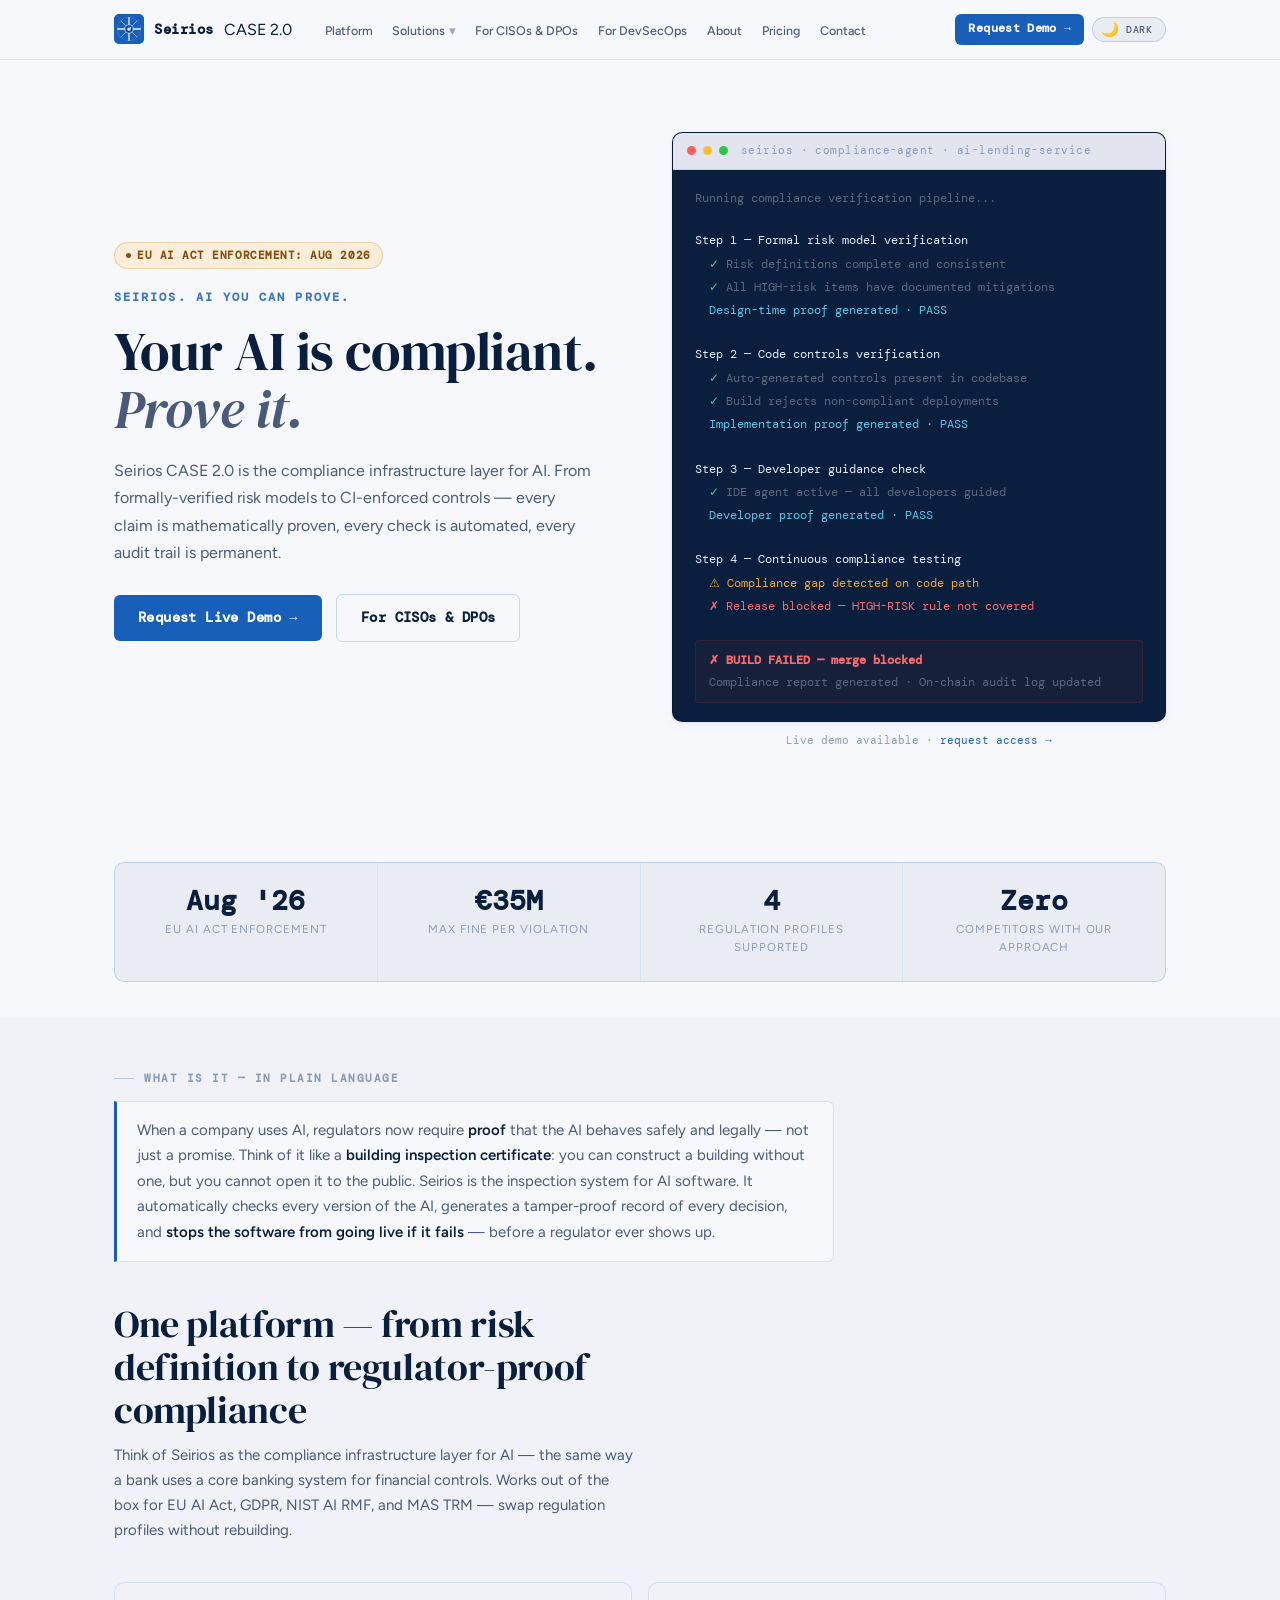
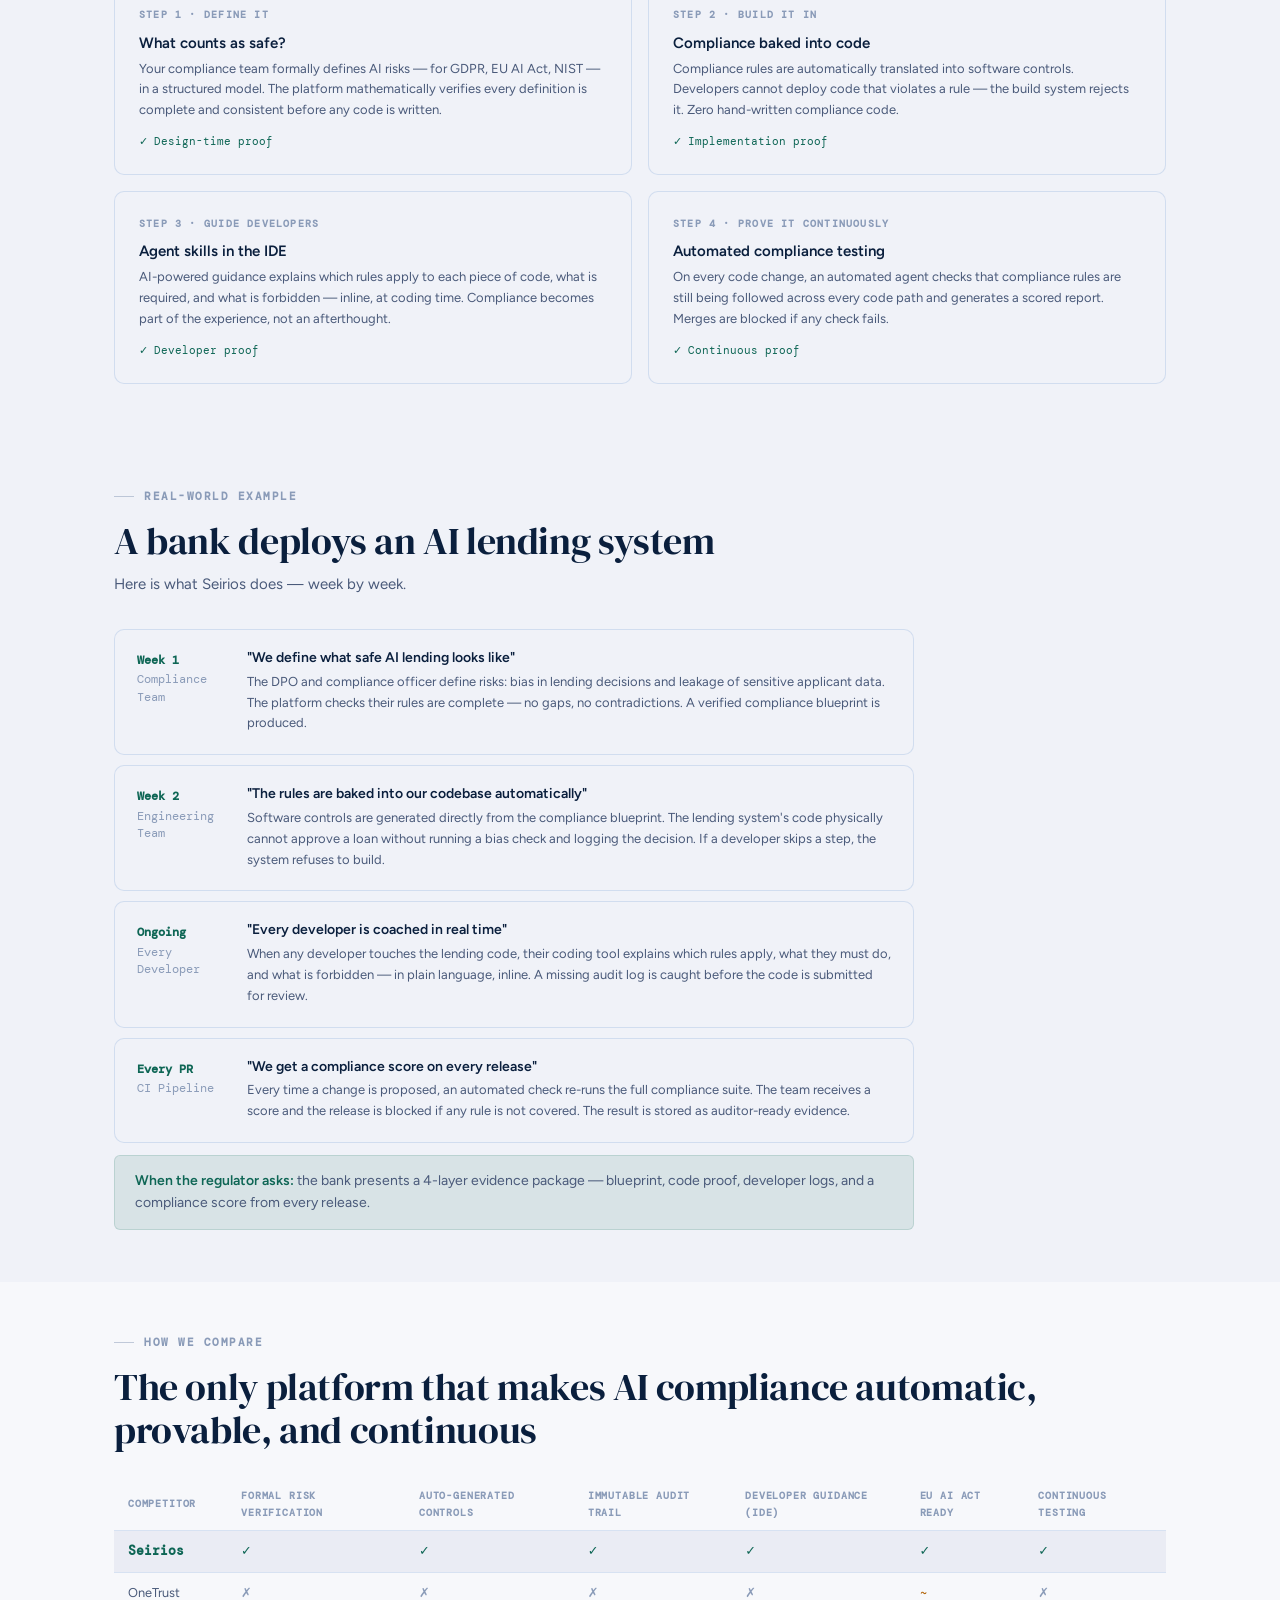
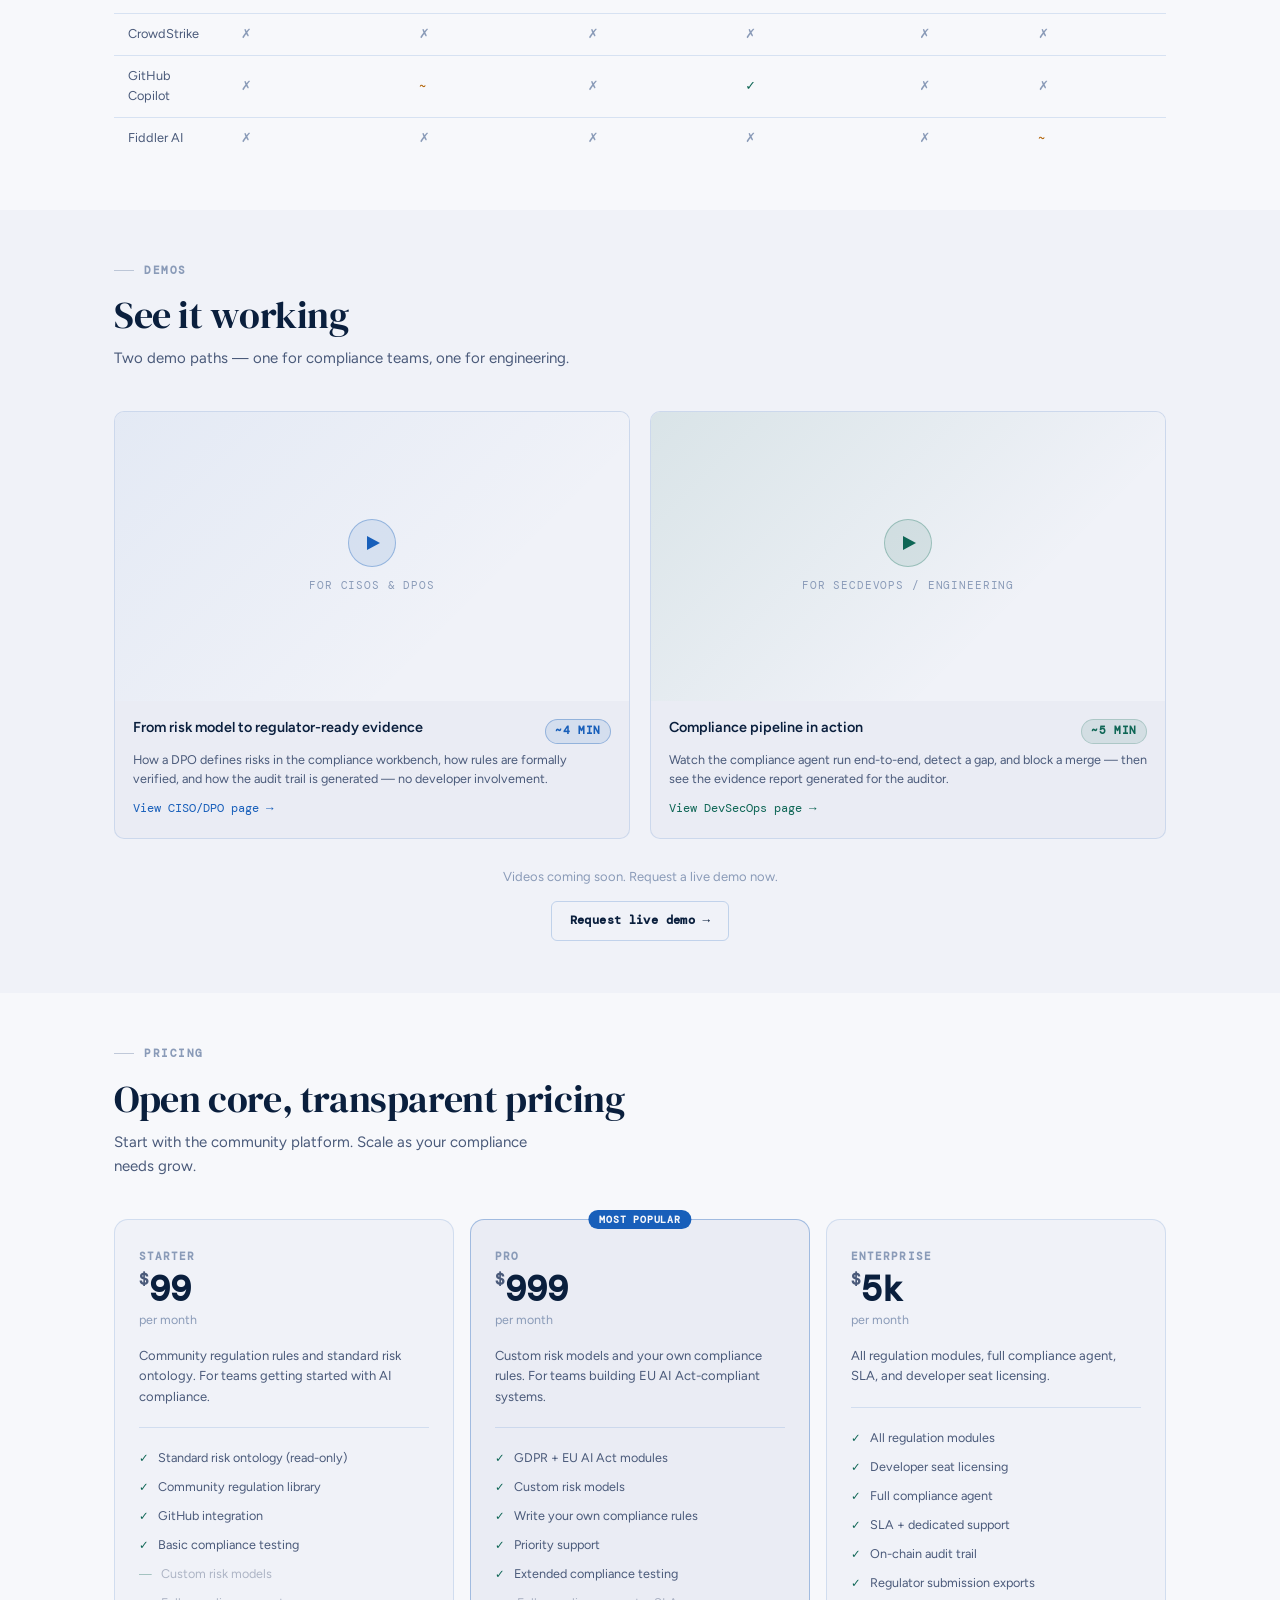
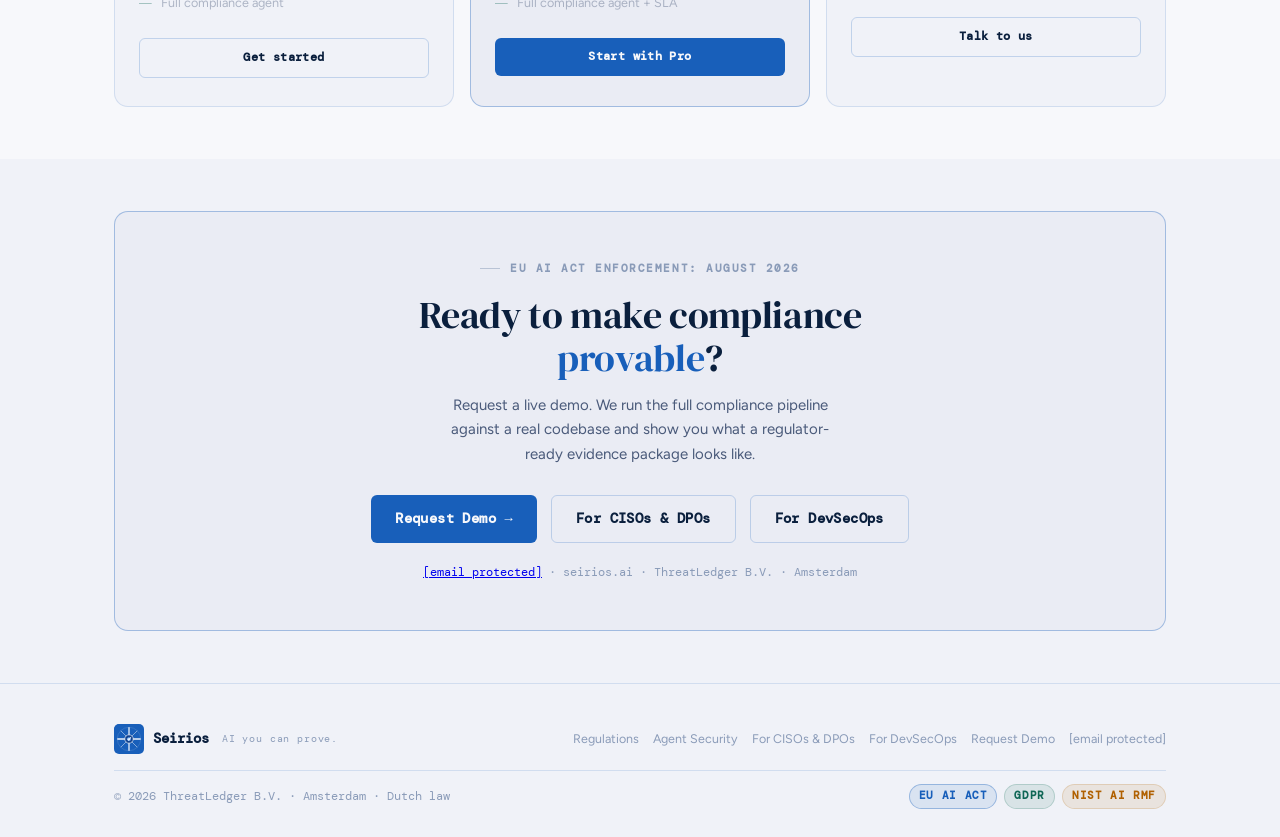
==== index.html @ ba750fd6 "added relative paths for favicon so the favicon is visible in browser tab" ====
<!DOCTYPE html>
<html lang="en">
<head>
  <!-- Nav CSS: self-contained, no external dependency -->
  <style>
    /* Prevent horizontal overflow on mobile */
    html, body { overflow-x: hidden !important; max-width: 100vw !important; }
    .nav { overflow: visible; }
    .nav-inner { overflow: visible; }
    /* Nav bar */
    .nav {
      position: fixed; top: 0; left: 0; right: 0; z-index: 100;
      height: 60px; display: flex; align-items: center;
      background: rgba(247,248,251,0.93);
      backdrop-filter: blur(12px);
      border-bottom: 0.5px solid rgba(0,0,0,0.07);
    }
    [data-theme="dark"] .nav { background: rgba(13,17,23,0.90); }
    .nav-inner {
      display: flex; align-items: center;
      width: 100%; max-width: 1100px; margin: 0 auto; padding: 0 24px;
    }
    .nav-logo { display: flex; align-items: center; gap: 10px; text-decoration: none; color: inherit; flex-shrink: 0; }
    .nav-logo-mark { width: 32px; height: 32px; display: flex; align-items: center; justify-content: center; flex-shrink: 0; background: none; border: none; padding: 0; }
    [data-theme="dark"] .nav-logo-mark { background: none; }
    .nav-logo-text { font-family: 'DM Mono', monospace; font-weight: 600; font-size: 0.92rem; letter-spacing: 0.04em; }
    /* Desktop links */
    .nav-links { display: flex; align-items: center; gap: 2px; list-style: none; margin: 0 auto 0 24px; padding: 0; }
    .nav-links a, .nav-dropdown-trigger {
      color: #4a5a7a; text-decoration: none; font-size: 0.78rem; font-weight: 500;
      padding: 5px 9px; border-radius: 4px; transition: all 0.15s;
      background: none; border: none; cursor: pointer; font-family: inherit;
      white-space: nowrap;
    }
    [data-theme="dark"] .nav-links a, [data-theme="dark"] .nav-dropdown-trigger { color: #8aabcc; }
    .nav-links a:hover, .nav-dropdown-trigger:hover { color: #0a1f3d; background: #eaecf4; }
    [data-theme="dark"] .nav-links a:hover, [data-theme="dark"] .nav-dropdown-trigger:hover { color: #e2ecf8; background: #182233; }
    .nav-links a.active { color: #185fba; }
    [data-theme="dark"] .nav-links a.active { color: #4a9eff; }
    /* Dropdown */
    .nav-dropdown { position: relative; list-style: none; }
    .nav-dropdown-trigger { display: inline-flex; align-items: center; gap: 4px; }
    .nav-dropdown-arrow { font-size: 0.55rem; }
    .nav-dropdown-menu {
      position: absolute; top: calc(100% + 8px); left: 0; min-width: 200px;
      background: #f7f8fb; border: 0.5px solid rgba(24,95,186,0.20); border-radius: 10px;
      box-shadow: 0 4px 24px rgba(0,0,0,0.1); padding: 6px;
      opacity: 0; visibility: hidden; transform: translateY(-4px);
      transition: all 0.15s; z-index: 200;
    }
    [data-theme="dark"] .nav-dropdown-menu { background: #131c2a; border-color: rgba(255,255,255,0.1); }
    .nav-dropdown:hover .nav-dropdown-menu,
    .nav-dropdown:focus-within .nav-dropdown-menu { opacity: 1; visibility: visible; transform: translateY(0); }
    .nav-dropdown-item { display: flex; align-items: flex-start; gap: 10px; padding: 9px 12px; border-radius: 6px; text-decoration: none; }
    .nav-dropdown-item:hover { background: #eaecf4; }
    [data-theme="dark"] .nav-dropdown-item:hover { background: #182233; }
    .nav-dropdown-item-icon { font-size: 0.875rem; flex-shrink: 0; margin-top: 1px; }
    .nav-dropdown-item-text strong { display: block; font-size: 0.78rem; font-weight: 600; color: #0a1f3d; margin-bottom: 1px; }
    [data-theme="dark"] .nav-dropdown-item-text strong { color: #e2ecf8; }
    .nav-dropdown-item-text span { font-size: 0.7rem; color: #8a9bb8; line-height: 1.4; }
    .nav-dropdown-divider { height: 0.5px; background: rgba(0,0,0,0.07); margin: 4px 6px; }
    /* Right side */
    .nav-right { display: flex; align-items: center; gap: 8px; margin-left: 12px; flex-shrink: 0; }
    /* Theme toggle */
    .theme-toggle {
      display: inline-flex; align-items: center; gap: 6px;
      background: #eaecf4; border: 0.5px solid rgba(24,95,186,0.20); border-radius: 999px;
      padding: 4px 12px 4px 8px; cursor: pointer;
      font-family: monospace; font-size: 0.65rem; font-weight: 600;
      color: #4a5a7a; letter-spacing: 0.04em; text-transform: uppercase;
      transition: all 0.15s;
    }
    [data-theme="dark"] .theme-toggle { background: #182233; border-color: rgba(255,255,255,0.1); color: #8aabcc; }
    /* Hamburger — hidden on desktop, flex on mobile via media query */
    .nav-hamburger {
      display: none !important;
      width: 40px; height: 40px; background: none; border: none;
      cursor: pointer; padding: 8px; border-radius: 4px; margin-left: auto; flex-shrink: 0;
    }
    .nav-hamburger span {
      display: block; width: 20px; height: 2px; background: #0a1f3d;
      border-radius: 2px; transition: all 0.22s ease; transform-origin: center;
    }
    [data-theme="dark"] .nav-hamburger span { background: #e8edf4; }
    .nav-hamburger.open span:nth-child(1) { transform: translateY(7px) rotate(45deg); }
    .nav-hamburger.open span:nth-child(2) { opacity: 0; transform: scaleX(0); }
    .nav-hamburger.open span:nth-child(3) { transform: translateY(-7px) rotate(-45deg); }
    /* Mobile drawer — HIDDEN by default using display:none */
    .nav-mobile {
      display: none; /* JS adds .open which changes to block */
      position: fixed; top: 60px; left: 0; right: 0; z-index: 99;
      background: #f7f8fb; border-bottom: 0.5px solid rgba(0,0,0,0.07);
      box-shadow: 0 8px 24px rgba(0,0,0,0.08);
      padding: 12px 0 16px;
      animation: slideDown 0.2s ease;
    }
    [data-theme="dark"] .nav-mobile { background: #0f1520; }
    @keyframes slideDown { from { opacity: 0; transform: translateY(-8px); } to { opacity: 1; transform: translateY(0); } }
    .nav-mobile a {
      display: block; padding: 11px 24px; color: #4a5a7a; text-decoration: none;
      font-size: 0.9rem; font-weight: 500; transition: all 0.15s;
    }
    [data-theme="dark"] .nav-mobile a { color: #8aabcc; }
    .nav-mobile a:hover { color: #0a1f3d; background: #eaecf4; }
    [data-theme="dark"] .nav-mobile a:hover { color: #e2ecf8; background: #182233; }
    .nav-mobile a.active { color: #185fba; }
    [data-theme="dark"] .nav-mobile a.active { color: #4a9eff; }
    .nav-mobile-group {
      padding: 10px 24px 4px; font-family: monospace; font-size: 0.62rem;
      font-weight: 700; text-transform: uppercase; letter-spacing: 0.12em; color: #8a9bb8;
    }
    .nav-mobile-sub { padding-left: 36px !important; font-size: 0.85rem !important; }
    .nav-mobile-divider { height: 0.5px; background: rgba(0,0,0,0.07); margin: 6px 24px; }
    [data-theme="dark"] .nav-mobile-divider { background: rgba(255,255,255,0.06); }
    /* Mobile breakpoint */
    @media (max-width: 900px) {
      .nav-links     { display: none !important; visibility: hidden !important; }
      .nav-right     { display: none !important; visibility: hidden !important; }
      .nav-hamburger {
        display: flex !important;
        visibility: visible !important;
        opacity: 1 !important;
        flex-direction: column;
        justify-content: center;
        align-items: center;
        gap: 5px;
      }
    }
  
    /* ── DESIGN SYSTEM ── */
/* ============================================================
   SEIRIOS DESIGN SYSTEM — DUAL THEME
   Light (default): DM Serif Display + DM Mono + Figtree — warm, document-like
   Dark (toggle):   Space Mono + DM Sans — deep navy security aesthetic
   ============================================================ */



/* ── LIGHT THEME (default) ── */
:root {
  /* Backgrounds */
  --bg-void:        #f7f8fb;
  --bg-deep:        #f0f2f8;
  --bg-surface:     #eaecf4;
  --bg-raised:      #e2e5f0;
  --bg-card:        #f0f2f8;

  /* Borders */
  --border-dim:     rgba(24,95,186,0.14);
  --border-subtle:  rgba(24,95,186,0.22);
  --border-accent:  rgba(24,95,186,0.35);

  /* Accent colours */
  --cyan:           #185fba;
  --cyan-dim:       rgba(24,95,186,0.10);
  --cyan-glow:      rgba(24,95,186,0.06);
  --green:          #0e6655;
  --green-dim:      rgba(14,102,85,0.10);
  --amber:          #b06000;
  --amber-dim:      rgba(176,96,0,0.10);
  --red:            #b52828;
  --red-dim:        rgba(181,40,40,0.08);

  /* Text */
  --text-primary:   #0a1f3d;
  --text-secondary: #4a5a7a;
  --text-muted:     #8a9bb8;
  --text-cyan:      #185fba;
  --text-green:     #0e6655;

  /* Typography */
  --font-display:   'DM Serif Display', Georgia, serif;
  --font-mono:      'DM Mono', 'Courier New', monospace;
  --font-body:      'Figtree', system-ui, sans-serif;

  /* Shape */
  --radius-sm:      3px;
  --radius-md:      6px;
  --radius-lg:      10px;
  --radius-xl:      14px;

  /* Shadows */
  --shadow-card:    0 1px 3px rgba(10,31,61,0.06), 0 4px 12px rgba(10,31,61,0.04);
  --shadow-glow:    0 0 20px rgba(24,95,186,0.08);

  --transition:     0.2s cubic-bezier(0.4, 0, 0.2, 1);

  /* Nav height */
  --nav-h: 60px;
}

/* ── DARK THEME ── */
[data-theme="dark"] {
  --bg-void:        #0d1117;
  --bg-deep:        #0f1520;
  --bg-surface:     #131c2a;
  --bg-raised:      #182233;
  --bg-card:        #1a2638;

  --border-dim:     rgba(74,158,255,0.06);
  --border-subtle:  rgba(74,158,255,0.12);
  --border-accent:  rgba(74,158,255,0.28);

  --cyan:           #4a9eff;
  --cyan-dim:       rgba(74,158,255,0.15);
  --cyan-glow:      rgba(74,158,255,0.08);
  --green:          #00d98a;
  --green-dim:      rgba(0,217,138,0.12);
  --amber:          #ffaa00;
  --amber-dim:      rgba(255,170,0,0.12);
  --red:            #ff4466;
  --red-dim:        rgba(255,68,102,0.12);

  --text-primary:   #e2ecf8;
  --text-secondary: #8aabcc;
  --text-muted:     #3d5470;
  --text-cyan:      #4a9eff;
  --text-green:     #00d98a;

  --font-display:   'Space Mono', 'Courier New', monospace;
  --font-mono:      'Space Mono', 'Courier New', monospace;
  --font-body:      'DM Sans', system-ui, sans-serif;

  --shadow-card:    0 1px 3px rgba(0,0,0,0.4), 0 4px 16px rgba(0,0,0,0.3);
  --shadow-glow:    0 0 28px rgba(74,158,255,0.14);
}

/* ── Dark theme ambient glow ── */
[data-theme="dark"] body::before {
  content: '';
  position: fixed;
  inset: 0;
  background-image:
    radial-gradient(ellipse 80% 50% at 20% -10%, rgba(74,158,255,0.05) 0%, transparent 60%),
    radial-gradient(ellipse 60% 40% at 80% 110%, rgba(0,217,138,0.03) 0%, transparent 60%);
  pointer-events: none;
  z-index: 0;
}

/* ── Reset ── */
*, *::before, *::after { box-sizing: border-box; margin: 0; padding: 0; }
html { scroll-behavior: smooth; -webkit-font-smoothing: antialiased; text-rendering: optimizeLegibility; }

body {
  font-family: var(--font-body);
  background: var(--bg-void);
  color: var(--text-primary);
  line-height: 1.6;
  min-height: 100vh;
  overflow-x: hidden;
  transition: background 0.3s ease, color 0.3s ease;
}

/* ── Typography ── */
h1, h2, h3, h4, h5, h6 {
  font-family: var(--font-display);
  line-height: 1.2;
}

/* Light: serif display headings */
:root h1, :root h2 {
  font-weight: 400;
  letter-spacing: -0.01em;
}
:root h3, :root h4 {
  font-family: var(--font-body);
  font-weight: 600;
}

/* Dark: mono headings */
[data-theme="dark"] h1,
[data-theme="dark"] h2,
[data-theme="dark"] h3,
[data-theme="dark"] h4 {
  font-weight: 700;
  letter-spacing: -0.02em;
}

.display-xl { font-size: clamp(2.2rem, 4.5vw, 3.4rem); line-height: 1.08; }
.display-lg { font-size: clamp(1.7rem, 3vw, 2.5rem); line-height: 1.12; }
.display-md { font-size: clamp(1.2rem, 2vw, 1.65rem); line-height: 1.2; }

.mono       { font-family: var(--font-mono); }
.text-cyan  { color: var(--cyan); }
.text-green { color: var(--green); }
.text-amber { color: var(--amber); }
.text-muted { color: var(--text-muted); }
.text-secondary { color: var(--text-secondary); }

/* Serif italic accent (light only) */
em.accent { font-style: italic; color: var(--text-secondary); }

/* ── Layout ── */
.container { max-width: 1100px; margin: 0 auto; padding: 0 24px; }
.section    { padding: 52px 0; position: relative; z-index: 1; }
.section-sm { padding: 36px 0;  position: relative; z-index: 1; }

/* ── Navigation ── */
.nav {
  position: fixed; top: 0; left: 0; right: 0;
  z-index: 100;
  height: var(--nav-h);
  display: flex; align-items: center;
  background: rgba(247,248,251,0.93);
  backdrop-filter: blur(16px) saturate(130%);
  border-bottom: 0.5px solid var(--border-dim);
  transition: background 0.3s ease, border-color 0.3s ease;
}
[data-theme="dark"] .nav {
  background: rgba(13,17,23,0.90);
}

.nav-inner {
  display: flex; align-items: center; justify-content: space-between;
  width: 100%; max-width: 1100px; margin: 0 auto; padding: 0 24px;
}

.nav-logo {
  display: flex; align-items: center; gap: 10px;
  text-decoration: none; color: var(--text-primary);
}

.nav-logo-mark {
  width: 30px; height: 30px;
  background: var(--cyan);
  border-radius: 5px;
  display: flex; align-items: center; justify-content: center;
  font-family: var(--font-mono); font-size: 12px; font-weight: 600;
  color: var(--bg-void);
  transition: background 0.3s ease;
}
[data-theme="dark"] .nav-logo-mark {
  box-shadow: 0 0 14px rgba(74,158,255,0.28);
}

.nav-logo-text {
  font-family: var(--font-mono);
  font-weight: 600; font-size: 0.9rem;
  letter-spacing: 0.02em;
}


/* ── Dropdown ── */
.nav-dropdown {
  position: relative;
  list-style: none;
}
.nav-dropdown-trigger {
  display: inline-flex; align-items: center; gap: 4px;
  color: var(--text-secondary); text-decoration: none;
  font-size: 0.78rem; font-weight: 500;
  padding: 4px 8px; border-radius: var(--radius-sm);
  cursor: pointer; white-space: nowrap;
  transition: all var(--transition);
  background: none; border: none; font-family: var(--font-body);
}
.nav-dropdown-trigger:hover { color: var(--text-primary); background: var(--bg-surface); }
.nav-dropdown-trigger.active { color: var(--cyan); }
.nav-dropdown-arrow {
  font-size: 0.55rem; opacity: 0.5;
  transition: transform var(--transition);
  margin-top: 1px;
}
.nav-dropdown:hover .nav-dropdown-arrow,
.nav-dropdown:focus-within .nav-dropdown-arrow { transform: rotate(180deg); }

.nav-dropdown-menu {
  position: absolute;
  top: calc(100% + 8px);
  left: 0;
  min-width: 200px;
  background: var(--bg-void);
  border: 0.5px solid var(--border-subtle);
  border-radius: var(--radius-lg);
  box-shadow: var(--shadow-card), 0 8px 24px rgba(0,0,0,0.08);
  padding: 6px;
  opacity: 0;
  visibility: hidden;
  transform: translateY(-4px);
  transition: all var(--transition);
  z-index: 200;
}
[data-theme="dark"] .nav-dropdown-menu {
  box-shadow: var(--shadow-card), 0 8px 32px rgba(0,0,0,0.4);
}
.nav-dropdown:hover .nav-dropdown-menu,
.nav-dropdown:focus-within .nav-dropdown-menu {
  opacity: 1; visibility: visible; transform: translateY(0);
}
.nav-dropdown-item {
  display: flex; align-items: flex-start; gap: 10px;
  padding: 9px 12px; border-radius: var(--radius-md);
  text-decoration: none; transition: background var(--transition);
}
.nav-dropdown-item:hover { background: var(--bg-surface); }
.nav-dropdown-item-icon {
  font-size: 0.875rem; flex-shrink: 0; margin-top: 1px;
}
.nav-dropdown-item-text strong {
  display: block; font-size: 0.78rem; font-weight: 600;
  color: var(--text-primary); margin-bottom: 1px;
}
.nav-dropdown-item-text span {
  font-size: 0.7rem; color: var(--text-muted); line-height: 1.4;
}
.nav-dropdown-divider {
  height: 0.5px; background: var(--border-dim); margin: 4px 6px;
}


/* ── Theme toggle ── */
.theme-toggle {
  display: flex; align-items: center; gap: 6px;
  background: var(--bg-surface);
  border: 0.5px solid var(--border-subtle);
  border-radius: 999px;
  padding: 4px 12px 4px 8px;
  cursor: pointer;
  font-family: var(--font-mono);
  font-size: 0.68rem;
  font-weight: 500;
  color: var(--text-secondary);
  letter-spacing: 0.04em;
  transition: all var(--transition);
  white-space: nowrap;
}
.theme-toggle:hover {
  border-color: var(--border-accent);
  color: var(--text-primary);
}
.theme-toggle-icon { font-size: 0.9rem; line-height: 1; }
.theme-toggle-label { text-transform: uppercase; letter-spacing: 0.08em; font-size: 0.65rem; }

/* ── Buttons ── */
.btn {
  display: inline-flex; align-items: center; gap: 7px;
  padding: 9px 18px;
  border-radius: var(--radius-md);
  font-family: var(--font-mono);
  font-size: 0.78rem; font-weight: 600;
  text-decoration: none; cursor: pointer; border: none;
  transition: all var(--transition);
  white-space: nowrap; letter-spacing: 0.03em;
}
.btn-primary {
  background: var(--cyan); color: var(--bg-void);
}
.btn-primary:hover { filter: brightness(1.08); transform: translateY(-1px); }
[data-theme="dark"] .btn-primary {
  box-shadow: 0 0 18px rgba(74,158,255,0.22);
}
[data-theme="dark"] .btn-primary:hover {
  box-shadow: 0 0 28px rgba(74,158,255,0.38);
}

.btn-outline {
  background: transparent; color: var(--text-primary);
  border: 0.5px solid var(--border-subtle);
}
.btn-outline:hover {
  border-color: var(--border-accent); color: var(--cyan);
  background: var(--cyan-glow);
}
.btn-ghost { background: transparent; color: var(--text-secondary); padding: 9px 14px; }
.btn-ghost:hover { color: var(--text-primary); }
.btn-lg { padding: 12px 24px; font-size: 0.85rem; }
.btn-sm { padding: 6px 13px; font-size: 0.72rem; }

/* ── Cards ── */
.card {
  background: var(--bg-card);
  border: 0.5px solid var(--border-dim);
  border-radius: var(--radius-lg);
  padding: 24px;
  box-shadow: var(--shadow-card);
  transition: border-color var(--transition), box-shadow var(--transition);
}
.card:hover { border-color: var(--border-accent); box-shadow: var(--shadow-card), var(--shadow-glow); }

/* ── Badges ── */
.badge {
  display: inline-flex; align-items: center; gap: 5px;
  padding: 3px 9px; border-radius: 999px;
  font-family: var(--font-mono); font-size: 0.66rem; font-weight: 600;
  letter-spacing: 0.06em; text-transform: uppercase;
}
.badge-cyan  { background: var(--cyan-dim);  color: var(--cyan);  border: 0.5px solid var(--border-accent); }
.badge-green { background: var(--green-dim); color: var(--green); border: 0.5px solid rgba(15,110,86,0.2); }
.badge-amber { background: var(--amber-dim); color: var(--amber); border: 0.5px solid rgba(186,117,23,0.2); }
.badge-red   { background: var(--red-dim);   color: var(--red);   border: 0.5px solid rgba(192,57,43,0.15); }
[data-theme="dark"] .badge-green { border-color: rgba(0,255,136,0.2); }
[data-theme="dark"] .badge-amber { border-color: rgba(255,170,0,0.2); }
[data-theme="dark"] .badge-red   { border-color: rgba(255,68,102,0.2); }

/* ── Section label ── */
.section-label {
  font-family: var(--font-mono);
  font-size: 0.67rem; font-weight: 600;
  letter-spacing: 0.14em; text-transform: uppercase;
  color: var(--cyan); margin-bottom: 14px;
  display: flex; align-items: center; gap: 10px;
}
.section-label::before {
  content: ''; display: block;
  width: 20px; height: 1px;
  background: var(--cyan); opacity: 0.5;
}

/* Light theme: section label uses border accent not cyan */
:root .section-label { color: var(--text-muted); }
:root .section-label::before { background: var(--text-muted); }

/* ── Stat grid ── */
.stat-grid {
  display: grid; grid-template-columns: repeat(4, 1fr);
  gap: 1px; background: var(--border-dim);
  border: 0.5px solid var(--border-dim);
  border-radius: var(--radius-lg); overflow: hidden;
}
.stat-item {
  background: var(--bg-surface); padding: 24px 20px; text-align: center;
}
.stat-value {
  font-family: var(--font-mono); font-size: 1.75rem; font-weight: 600;
  color: var(--cyan); line-height: 1; margin-bottom: 5px;
}
:root .stat-value { color: var(--text-primary); }
.stat-label { font-size: 0.72rem; color: var(--text-muted); text-transform: uppercase; letter-spacing: 0.08em; }

/* ── Terminal ── */
.terminal {
  background: #070b12;
  border: 0.5px solid var(--border-subtle);
  border-radius: var(--radius-lg); overflow: hidden;
  font-family: var(--font-mono);
  box-shadow: var(--shadow-card);
}
:root .terminal { background: #0a1f3d; border-color: rgba(0,0,0,0.15); }

.terminal-bar {
  display: flex; align-items: center; gap: 7px;
  padding: 9px 14px;
  background: var(--bg-raised); border-bottom: 0.5px solid var(--border-dim);
}
.terminal-dot { width: 9px; height: 9px; border-radius: 50%; }
.dot-red    { background: #ff5f56; }
.dot-yellow { background: #ffbd2e; }
.dot-green  { background: #27c93f; }
.terminal-title { font-size: 0.7rem; color: var(--text-muted); margin-left: 6px; letter-spacing: 0.04em; }

.terminal-body { padding: 18px 22px; font-size: 0.78rem; line-height: 1.7; }

/* Terminal always sits on a dark background — hardcode light text for both themes */
.t-cmd   { color: #e2ecf8; }
.t-dim   { color: #5a6a7e; }
.t-pass  { color: #3ecf8e; }
.t-fail  { color: #ff6b6b; }
.t-warn  { color: #f5a623; }
.t-info  { color: #5bc8e8; }

/* ── Analogy block (light) ── */
.analogy {
  background: var(--bg-void);
  border: 0.5px solid var(--border-dim);
  border-left: 3px solid var(--cyan);
  border-radius: 0 var(--radius-md) var(--radius-md) 0;
  padding: 16px 20px;
}
.analogy p { font-size: 0.9375rem; line-height: 1.7; color: var(--text-secondary); }
.analogy strong { font-weight: 600; color: var(--text-primary); }

/* ── Divider ── */
.divider { height: 0.5px; background: var(--border-dim); }

/* ── Footer ── */
.footer {
  background: var(--bg-deep);
  border-top: 0.5px solid var(--border-dim);
  padding: 40px 0 28px; position: relative; z-index: 1;
}

/* ── Animations ── */
@keyframes star-pulse {
  0%,100%{opacity:1} 50%{opacity:0.45}
}
@keyframes fadeInUp {
  from { opacity: 0; transform: translateY(16px); }
  to   { opacity: 1; transform: translateY(0); }
}
@keyframes pulse-amber {
  0%, 100% { opacity: 1; }
  50%       { opacity: 0.6; }
}

/* ── Responsive ── */
@media (max-width: 900px) {
  .section    { padding: 40px 0; }
  .section-sm { padding: 28px 0; }
}
@media (max-width: 600px) {
  .section    { padding: 32px 0; }
  .section-sm { padding: 22px 0; }
  .stat-grid  { grid-template-columns: repeat(2, 1fr); font-size: 0.85em; }
}
}
  
    /* ── CASE 2.0 badge ── */
    .nav-product-badge {
      display: inline-flex; align-items: center;
      background: rgba(24,95,186,0.10);
      border: 0.5px solid rgba(24,95,186,0.35);
      border-radius: 4px; padding: 2px 7px;
      font-family: 'DM Mono', monospace;
      font-size: 0.58rem; font-weight: 600;
      letter-spacing: 0.09em; text-transform: uppercase;
      color: #185fba; margin-left: 5px; white-space: nowrap;
    }
    [data-theme="dark"] .nav-product-badge {
      background: rgba(74,158,255,0.12);
      border-color: rgba(74,158,255,0.30);
      color: #4a9eff;
    }
    /* ── Seirios star mark ── */
    .seirios-mark .star-bg { fill: #185fba; }
    [data-theme="dark"] .seirios-mark .star-bg { fill: #1a3a6e; }
    @keyframes star-pulse { 0%,100%{opacity:1} 50%{opacity:0.4} }
    .nav-logo-text { font-family: 'DM Mono', monospace !important; font-weight: 600; font-size: 0.9rem; letter-spacing: 0.04em; }
  </style>
  <meta charset="UTF-8" />
  <link rel="preconnect" href="https://fonts.googleapis.com">
  <link rel="preconnect" href="https://fonts.gstatic.com" crossorigin>
  <link rel="stylesheet" href="https://fonts.googleapis.com/css2?family=DM+Serif+Display:ital@0;1&family=DM+Mono:wght@400;500;600&family=Figtree:wght@400;500;600;700&family=Space+Mono:wght@400;700&family=DM+Sans:ital,opsz,wght@0,9..40,300;0,9..40,400;0,9..40,500;0,9..40,600&display=swap">
  <meta name="viewport" content="width=device-width, initial-scale=1.0" />
  <title>Seirios — AI you can prove.</title>
  <meta name="description" content="Seirios CASE 2.0 makes AI compliance provable, automatic and continuous. From formal threat models to CI-enforced controls — a complete regulator-ready evidence chain." />
  <link rel="icon" type="image/svg+xml" href="/assets/favicon.svg" />
  <script src="js/theme.js"></script>
  <style>
    /* ── Hero ── */
    .hero { padding: calc(var(--nav-h) + 72px) 0 80px; position: relative; z-index: 1; }
    .hero-grid { display: grid; grid-template-columns: 1fr 1fr; gap: 64px; align-items: center; }

    /* Light hero headline uses serif */
    .hero h1 { margin-bottom: 18px; }
    .hero h1 em { font-style: italic; color: var(--text-secondary); }
    [data-theme="dark"] .hero h1 em { color: var(--cyan); font-style: normal; }

    .hero-sub { font-size: 1rem; color: var(--text-secondary); line-height: 1.7; margin-bottom: 28px; max-width: 480px; }
    .hero-actions { display: flex; align-items: center; gap: 14px; flex-wrap: wrap; }

    .urgency-pill {
      display: inline-flex; align-items: center; gap: 6px;
      background: #FAEEDA; color: #854F0B;
      border: 0.5px solid rgba(186,117,23,0.25);
      border-radius: 999px; padding: 4px 11px;
      font-family: var(--font-mono); font-size: 0.67rem; font-weight: 600;
      letter-spacing: 0.05em; text-transform: uppercase; margin-bottom: 20px;
      display: inline-flex;
    }
    [data-theme="dark"] .urgency-pill {
      background: rgba(255,170,0,0.10); color: #ffaa00;
      border-color: rgba(255,170,0,0.25);
    }
    .urgency-dot {
      width: 5px; height: 5px; border-radius: 50%;
      background: #854F0B; animation: pulse-amber 2s ease-in-out infinite;
    }
    [data-theme="dark"] .urgency-dot { background: #ffaa00; }

    .hero-proof {
      display: flex; align-items: center; gap: 20px;
      margin-top: 32px; padding-top: 24px;
      border-top: 0.5px solid var(--border-dim);
    }
    .proof-item { display: flex; flex-direction: column; gap: 2px; }
    .proof-value { font-family: var(--font-mono); font-size: 1.1rem; font-weight: 600; color: var(--text-primary); }
    .proof-label { font-size: 0.68rem; color: var(--text-muted); text-transform: uppercase; letter-spacing: 0.08em; }
    .proof-sep { width: 0.5px; height: 28px; background: var(--border-dim); }

    /* ── Steps (4-card grid) ── */
    .steps-grid { display: grid; grid-template-columns: repeat(2, 1fr); gap: 16px; margin-top: 40px; }
    .step-card {
      background: var(--bg-card); border: 0.5px solid var(--border-dim);
      border-radius: var(--radius-lg); padding: 24px;
      transition: all var(--transition);
    }
    .step-card:hover { border-color: var(--border-accent); box-shadow: var(--shadow-glow); }
    .step-num {
      font-family: var(--font-mono); font-size: 0.63rem; font-weight: 600;
      text-transform: uppercase; letter-spacing: 0.12em;
      color: var(--text-muted); margin-bottom: 10px;
    }
    .step-card h3 { font-size: 0.9375rem; margin-bottom: 7px; }
    :root .step-card h3 { font-family: var(--font-body); font-weight: 600; }
    .step-card p { font-size: 0.8125rem; color: var(--text-secondary); line-height: 1.6; }
    .step-proof {
      margin-top: 12px; display: flex; align-items: center; gap: 6px;
      font-family: var(--font-mono); font-size: 0.68rem; color: var(--cyan);
    }
    :root .step-proof { color: var(--green); }

    /* ── Evidence chain ── */
    .evidence-chain {
      display: grid; grid-template-columns: repeat(4, 1fr);
      gap: 1px; background: var(--border-dim);
      border: 0.5px solid var(--border-dim); border-radius: var(--radius-lg);
      overflow: hidden; margin-top: 40px;
    }
    .evidence-step { background: var(--bg-surface); padding: 22px 18px; }
    .evidence-num {
      font-family: var(--font-mono); font-size: 0.62rem; font-weight: 600;
      color: var(--text-muted); text-transform: uppercase; letter-spacing: 0.1em; margin-bottom: 7px;
    }
    .evidence-step h3 { font-size: 0.875rem; margin-bottom: 5px; }
    :root .evidence-step h3 { font-family: var(--font-body); font-weight: 600; }
    .evidence-step p { font-size: 0.78rem; color: var(--text-secondary); line-height: 1.5; }

    /* ── Real-world example ── */
    .example-row {
      display: grid; grid-template-columns: 90px 1fr; gap: 20px; align-items: start;
      padding: 20px 22px; background: var(--bg-card); border: 0.5px solid var(--border-dim);
      border-radius: var(--radius-lg); margin-bottom: 10px;
    }
    .example-who { font-family: var(--font-mono); font-size: 0.72rem; color: var(--text-muted); padding-top: 2px; line-height: 1.5; }
    .example-who strong { color: var(--cyan); display: block; margin-bottom: 2px; }
    :root .example-who strong { color: var(--green); }
    .example-row h4 { font-size: 0.875rem; font-weight: 600; margin-bottom: 5px; }
    :root .example-row h4 { font-family: var(--font-body); }
    .example-row p { font-size: 0.8125rem; color: var(--text-secondary); line-height: 1.6; }

    /* ── Competitor table ── */
    .comp-table { width: 100%; border-collapse: collapse; font-size: 0.8rem; margin-top: 28px; }
    .comp-table th {
      font-family: var(--font-mono); font-size: 0.65rem; font-weight: 600;
      text-transform: uppercase; letter-spacing: 0.08em; color: var(--text-muted);
      padding: 9px 14px; text-align: left;
      border-bottom: 0.5px solid var(--border-dim);
    }
    .comp-table td { padding: 10px 14px; border-bottom: 0.5px solid var(--border-dim); color: var(--text-secondary); vertical-align: middle; }
    .comp-table tr:last-child td { border-bottom: none; }
    .comp-table tr.ours td { background: var(--bg-surface); color: var(--text-primary); }
    .comp-table tr.ours td:first-child { font-family: var(--font-mono); font-weight: 600; color: var(--cyan); }
    :root .comp-table tr.ours td:first-child { color: var(--green); }
    .check   { color: var(--green); font-weight: 600; }
    .cross   { color: var(--text-muted); }
    .partial { color: var(--amber); }

    /* ── Pricing ── */
    .pricing-grid { display: grid; grid-template-columns: repeat(3, 1fr); gap: 16px; margin-top: 40px; }
    .price-card {
      background: var(--bg-card); border: 0.5px solid var(--border-dim);
      border-radius: var(--radius-xl); padding: 28px 24px;
      position: relative; transition: all var(--transition);
    }
    .price-card:hover { border-color: var(--border-accent); box-shadow: var(--shadow-card), var(--shadow-glow); }
    .price-card.featured { border-color: var(--border-accent); background: var(--bg-surface); }
    [data-theme="dark"] .price-card.featured { box-shadow: var(--shadow-glow); }
    .featured-badge {
      position: absolute; top: -10px; left: 50%; transform: translateX(-50%);
      background: var(--cyan); color: var(--bg-void);
      font-family: var(--font-mono); font-size: 0.6rem; font-weight: 700;
      padding: 2px 11px; border-radius: 999px; letter-spacing: 0.08em;
      text-transform: uppercase; white-space: nowrap;
    }
    .price-plan { font-family: var(--font-mono); font-size: 0.67rem; font-weight: 600; text-transform: uppercase; letter-spacing: 0.1em; color: var(--text-muted); margin-bottom: 7px; }
    .price-amount { font-family: var(--font-mono); font-size: 2.2rem; font-weight: 600; color: var(--text-primary); line-height: 1; margin-bottom: 3px; }
    .price-amount sup { font-size: 1rem; vertical-align: top; margin-top: 5px; color: var(--text-secondary); }
    .price-period { font-size: 0.78rem; color: var(--text-muted); margin-bottom: 16px; }
    .price-desc { font-size: 0.8125rem; color: var(--text-secondary); margin-bottom: 20px; padding-bottom: 20px; border-bottom: 0.5px solid var(--border-dim); line-height: 1.55; }
    .price-features { list-style: none; display: flex; flex-direction: column; gap: 9px; margin-bottom: 24px; }
    .price-features li { display: flex; align-items: flex-start; gap: 9px; font-size: 0.7875rem; color: var(--text-secondary); }
    .feature-check { color: var(--green); font-size: 0.72rem; margin-top: 1px; flex-shrink: 0; }

    /* ── CTA banner ── */
    .cta-banner {
      border: 0.5px solid var(--border-accent);
      border-radius: var(--radius-xl);
      padding: 48px 40px; text-align: center; position: relative; overflow: hidden;
      background: var(--bg-surface);
    }
    [data-theme="dark"] .cta-banner {
      background: linear-gradient(135deg, rgba(0,224,255,0.05) 0%, rgba(0,255,136,0.02) 100%);
    }
    .cta-banner::before {
      content: ''; position: absolute; top: 0; left: 50%; transform: translateX(-50%);
      width: 240px; height: 0.5px;
      background: linear-gradient(90deg, transparent, var(--cyan), transparent);
    }

    /* ── Video cards ── */
    .video-grid { display: grid; grid-template-columns: repeat(2, 1fr); gap: 20px; margin-top: 40px; }
    .video-card { background: var(--bg-surface); border: 0.5px solid var(--border-dim); border-radius: var(--radius-lg); overflow: hidden; transition: all var(--transition); }
    .video-card:hover { border-color: var(--border-accent); }
    .video-thumb { position: relative; background: var(--bg-deep); aspect-ratio: 16/9; cursor: pointer; overflow: hidden; }
    .play-btn { width: 48px; height: 48px; background: var(--cyan-dim); border: 0.5px solid var(--border-accent); border-radius: 50%; display: flex; align-items: center; justify-content: center; transition: all var(--transition); position: relative; z-index: 1; }
    .video-card:hover .play-btn { background: var(--cyan-glow); filter: brightness(1.1); }
    .play-icon { width: 0; height: 0; border-style: solid; border-width: 7px 0 7px 13px; border-color: transparent transparent transparent var(--cyan); margin-left: 3px; }
    .video-info { padding: 18px; }
    .video-info h3 { font-size: 0.9rem; margin-bottom: 5px; }
    :root .video-info h3 { font-family: var(--font-body); font-weight: 600; }
    .video-info p { font-size: 0.7875rem; color: var(--text-secondary); line-height: 1.55; }

    /* ── Responsive ── */
    @media (max-width: 900px) {
      .hero-grid { grid-template-columns: 1fr; }
      .hero-terminal { display: none; }
      .steps-grid { grid-template-columns: 1fr; }
      .evidence-chain { grid-template-columns: 1fr 1fr; }
      .pricing-grid { grid-template-columns: 1fr; }
      .video-grid { grid-template-columns: 1fr; }
    }
    @media (max-width: 600px) {
      .evidence-chain { grid-template-columns: 1fr; }
    }
  </style>
  <!-- build: 2026-03-22 22:02:23 -->
</head>
<body>

  <nav class="nav">
    <div class="nav-inner">
      <a href="index.html" class="nav-logo">
        <svg class="nav-logo-mark seirios-mark" width="32" height="32" viewBox="0 0 32 32" xmlns="http://www.w3.org/2000/svg" aria-label="Seirios">
        <rect width="32" height="32" rx="6" fill="#185fba" class="star-bg"/>
        <circle cx="16" cy="16" r="12.5" fill="none" stroke="#ffffff" stroke-width="0.5" opacity="0.25"/>
        <line x1="16" y1="4" x2="16" y2="28" stroke="#ffffff" stroke-width="1.4" stroke-linecap="round" opacity="0.9"/>
        <line x1="4" y1="16" x2="28" y2="16" stroke="#ffffff" stroke-width="1.4" stroke-linecap="round" opacity="0.9"/>
        <line x1="7.5" y1="7.5" x2="24.5" y2="24.5" stroke="#ffffff" stroke-width="0.9" stroke-linecap="round" opacity="0.55"/>
        <line x1="24.5" y1="7.5" x2="7.5" y2="24.5" stroke="#ffffff" stroke-width="0.9" stroke-linecap="round" opacity="0.55"/>
        <circle cx="16" cy="16" r="4.5" fill="#0d3d8a" stroke="#ffffff" stroke-width="0.7" opacity="0.95"/>
        <circle cx="16" cy="16" r="2" fill="#7ab8ff"/>
        <circle cx="16" cy="16" r="0.85" fill="#ffffff"/>
        <path d="M14.6 16.1 L15.6 17.5 L17.8 14.3" fill="none" stroke="#ffffff" stroke-width="0.9" stroke-linecap="round" stroke-linejoin="round"/>
      </svg>
        <span class="nav-logo-text">Seirios</span><span class="nav-product-badge">CASE 2.0</span>
      </a>
      <ul class="nav-links">
        <li><a href="index.html#platform">Platform</a></li>
        <li class="nav-dropdown">
          <button class="nav-dropdown-trigger">Solutions <span class="nav-dropdown-arrow">▼</span></button>
          <div class="nav-dropdown-menu">
            <a class="nav-dropdown-item" href="pages/regulations.html"><span class="nav-dropdown-item-icon">📋</span><span class="nav-dropdown-item-text"><strong>Regulations &amp; Frameworks</strong><span>26 safety &amp; compliance profiles</span></span></a>
            <div class="nav-dropdown-divider"></div>
            <a class="nav-dropdown-item" href="pages/ai-agent-security.html"><span class="nav-dropdown-item-icon">🤖</span><span class="nav-dropdown-item-text"><strong>AI Agent Security</strong><span>Formally bounded agent deployments</span></span></a>
          </div>
        </li>
        <li><a href="for-ciso.html">For CISOs &amp; DPOs</a></li>
        <li><a href="for-devops.html">For DevSecOps</a></li>
        <li><a href="pages/about.html">About</a></li>
        <li><a href="index.html#pricing">Pricing</a></li>
        <li><a href="/cdn-cgi/l/email-protection#8eede1e0faefedfacefae6fcebefeae2ebeae9ebfca0e7e1">Contact</a></li>
      </ul>
      <div class="nav-right">
        <a href="pages/request-demo.html" class="btn btn-primary btn-sm">Request Demo →</a>
        <button class="theme-toggle" aria-label="Switch to dark mode"><span class="theme-toggle-icon">🌙</span><span class="theme-toggle-label">Dark</span></button>
      </div>
      <button class="nav-hamburger" id="nav-hamburger" aria-label="Open menu" aria-expanded="false"><span></span><span></span><span></span></button>
    </div>
  </nav>

  <div class="nav-mobile" id="nav-mobile">
    <a href="index.html#platform">Platform</a>
    <div class="nav-mobile-group">Solutions</div>
    <a href="pages/regulations.html" class="nav-mobile-sub">📋 Regulations &amp; Frameworks</a>
    <a href="pages/ai-agent-security.html" class="nav-mobile-sub">🤖 AI Agent Security</a>
    <div class="nav-mobile-divider"></div>
    <a href="for-ciso.html">For CISOs &amp; DPOs</a>
    <a href="for-devops.html">For DevSecOps</a>
    <a href="pages/about.html">About</a>
    <a href="index.html#pricing">Pricing</a>
    <a href="/cdn-cgi/l/email-protection#a4c7cbcad0c5c7d0e4d0ccd6c1c5c0c8c1c0c3c1d68acdcb">Contact</a>
    <div class="nav-mobile-divider"></div>
    <a href="pages/request-demo.html" style="color:var(--cyan);font-weight:600;">Request Demo →</a>
    <div class="nav-mobile-divider"></div>
    <div style="padding:8px 24px 14px;display:flex;align-items:center;gap:10px;">
      <span style="font-size:0.8rem;color:var(--text-muted);font-family:monospace;">Appearance</span>
      <button class="theme-toggle" style="padding:4px 12px 4px 8px;font-size:0.72rem;">
        <span class="theme-toggle-icon">🌙</span>
        <span class="theme-toggle-label">Dark</span>
      </button>
    </div>
  </div>

  <!-- ── Hero ── -->
  <section class="hero">
    <div class="container">
      <div class="hero-grid">

        <div>
          <div class="urgency-pill">
            <span class="urgency-dot"></span>EU AI Act enforcement: Aug 2026
          </div>
          <p style="font-family:var(--font-mono);font-size:0.72rem;font-weight:600;letter-spacing:0.18em;text-transform:uppercase;color:var(--cyan);margin-bottom:14px;opacity:0.85;">Seirios. AI you can prove.</p>
          <h1 class="display-xl">
            Your AI is compliant.<br/><em>Prove it.</em>
          </h1>
          <p class="hero-sub">
            Seirios CASE 2.0 is the compliance infrastructure layer for AI. From formally-verified risk models to CI-enforced controls — every claim is mathematically proven, every check is automated, every audit trail is permanent.
          </p>
          <div class="hero-actions">
            <a href="#request-demo" class="btn btn-primary btn-lg">Request Live Demo →</a>
            <a href="for-ciso.html" class="btn btn-outline btn-lg">For CISOs &amp; DPOs</a>
          </div>

        </div>

        <!-- Terminal — outcome language, no implementation detail -->
        <div class="hero-terminal" style="animation: fadeInUp 0.7s ease 0.15s both;">
          <div class="terminal">
            <div class="terminal-bar">
              <div class="terminal-dot dot-red"></div>
              <div class="terminal-dot dot-yellow"></div>
              <div class="terminal-dot dot-green"></div>
              <span class="terminal-title">seirios · compliance-agent · ai-lending-service</span>
            </div>
            <div class="terminal-body">
              <div class="t-dim">Running compliance verification pipeline...</div>
              <br/>
              <div class="t-cmd">Step 1 — Formal risk model verification</div>
              <div style="padding-left:14px; margin:2px 0;"><span class="t-pass">✓</span> <span class="t-dim">Risk definitions complete and consistent</span></div>
              <div style="padding-left:14px; margin:2px 0;"><span class="t-pass">✓</span> <span class="t-dim">All HIGH-risk items have documented mitigations</span></div>
              <div style="padding-left:14px; margin:2px 0;"><span class="t-info">Design-time proof generated · PASS</span></div>
              <br/>
              <div class="t-cmd">Step 2 — Code controls verification</div>
              <div style="padding-left:14px; margin:2px 0;"><span class="t-pass">✓</span> <span class="t-dim">Auto-generated controls present in codebase</span></div>
              <div style="padding-left:14px; margin:2px 0;"><span class="t-pass">✓</span> <span class="t-dim">Build rejects non-compliant deployments</span></div>
              <div style="padding-left:14px; margin:2px 0;"><span class="t-info">Implementation proof generated · PASS</span></div>
              <br/>
              <div class="t-cmd">Step 3 — Developer guidance check</div>
              <div style="padding-left:14px; margin:2px 0;"><span class="t-pass">✓</span> <span class="t-dim">IDE agent active — all developers guided</span></div>
              <div style="padding-left:14px; margin:2px 0;"><span class="t-info">Developer proof generated · PASS</span></div>
              <br/>
              <div class="t-cmd">Step 4 — Continuous compliance testing</div>
              <div style="padding-left:14px; margin:2px 0;"><span class="t-warn">⚠ Compliance gap detected on code path</span></div>
              <div style="padding-left:14px; margin:2px 0;"><span class="t-fail">✗ Release blocked — HIGH-RISK rule not covered</span></div>
              <br/>
              <div style="background:rgba(192,57,43,0.07); border:0.5px solid rgba(192,57,43,0.18); border-radius:4px; padding:9px 13px;">
                <span class="t-fail" style="font-weight:700;">✗ BUILD FAILED — merge blocked</span><br/>
                <span class="t-dim" style="font-size:0.73rem;">Compliance report generated · On-chain audit log updated</span>
              </div>
            </div>
          </div>
          <p style="font-size:0.71rem; color:var(--text-muted); text-align:center; margin-top:10px; font-family:var(--font-mono);">
            Live demo available · <a href="#request-demo" style="color:var(--cyan); text-decoration:none;">request access →</a>
          </p>
        </div>

      </div>
    </div>
  </section>

  <!-- ── Stats ── -->
  <section class="section-sm" style="padding-top:32px; position:relative; z-index:1;">
    <div class="container">
      <div class="stat-grid">
        <div class="stat-item"><div class="stat-value">Aug '26</div><div class="stat-label">EU AI Act enforcement</div></div>
        <div class="stat-item"><div class="stat-value">€35M</div><div class="stat-label">Max fine per violation</div></div>
        <div class="stat-item"><div class="stat-value">4</div><div class="stat-label">Regulation profiles supported</div></div>
        <div class="stat-item"><div class="stat-value">Zero</div><div class="stat-label">Competitors with our approach</div></div>
      </div>
    </div>
  </section>

  <!-- ── What it is ── -->
  <section class="section" id="platform" style="background: var(--bg-deep);">
    <div class="container">
      <div class="section-label">What is it — in plain language</div>
      <div class="analogy" style="max-width:720px; margin-bottom:40px;">
        <p>When a company uses AI, regulators now require <strong>proof</strong> that the AI behaves safely and legally — not just a promise. Think of it like a <strong>building inspection certificate</strong>: you can construct a building without one, but you cannot open it to the public. Seirios is the inspection system for AI software. It automatically checks every version of the AI, generates a tamper-proof record of every decision, and <strong>stops the software from going live if it fails</strong> — before a regulator ever shows up.</p>
      </div>

      <h2 class="display-lg" style="max-width:540px; margin-bottom:12px;">One platform — from risk definition to regulator-proof compliance</h2>
      <p style="color:var(--text-secondary); max-width:520px; font-size:0.9375rem; line-height:1.65;">Think of Seirios as the compliance infrastructure layer for AI — the same way a bank uses a core banking system for financial controls. Works out of the box for EU AI Act, GDPR, NIST AI RMF, and MAS TRM — swap regulation profiles without rebuilding.</p>

      <div class="steps-grid">
        <div class="step-card">
          <div class="step-num">Step 1 · Define It</div>
          <h3>What counts as safe?</h3>
          <p>Your compliance team formally defines AI risks — for GDPR, EU AI Act, NIST — in a structured model. The platform mathematically verifies every definition is complete and consistent before any code is written.</p>
          <div class="step-proof"><span>✓</span> Design-time proof</div>
        </div>
        <div class="step-card">
          <div class="step-num">Step 2 · Build It In</div>
          <h3>Compliance baked into code</h3>
          <p>Compliance rules are automatically translated into software controls. Developers cannot deploy code that violates a rule — the build system rejects it. Zero hand-written compliance code.</p>
          <div class="step-proof"><span>✓</span> Implementation proof</div>
        </div>
        <div class="step-card">
          <div class="step-num">Step 3 · Guide Developers</div>
          <h3>Agent skills in the IDE</h3>
          <p>AI-powered guidance explains which rules apply to each piece of code, what is required, and what is forbidden — inline, at coding time. Compliance becomes part of the experience, not an afterthought.</p>
          <div class="step-proof"><span>✓</span> Developer proof</div>
        </div>
        <div class="step-card">
          <div class="step-num">Step 4 · Prove It Continuously</div>
          <h3>Automated compliance testing</h3>
          <p>On every code change, an automated agent checks that compliance rules are still being followed across every code path and generates a scored report. Merges are blocked if any check fails.</p>
          <div class="step-proof"><span>✓</span> Continuous proof</div>
        </div>
      </div>
    </div>
  </section>

  <!-- ── Real-world example ── -->
  <section class="section" style="background:var(--bg-deep);">
    <div class="container">
      <div class="section-label">Real-world example</div>
      <h2 class="display-lg" style="margin-bottom:10px;">A bank deploys an AI lending system</h2>
      <p style="color:var(--text-secondary); max-width:480px; font-size:0.9375rem; line-height:1.65; margin-bottom:32px;">Here is what Seirios does — week by week.</p>
      <div style="max-width:800px;">
        <div class="example-row">
          <div class="example-who"><strong>Week 1</strong>Compliance Team</div>
          <div><h4>"We define what safe AI lending looks like"</h4><p>The DPO and compliance officer define risks: bias in lending decisions and leakage of sensitive applicant data. The platform checks their rules are complete — no gaps, no contradictions. A verified compliance blueprint is produced.</p></div>
        </div>
        <div class="example-row">
          <div class="example-who"><strong>Week 2</strong>Engineering Team</div>
          <div><h4>"The rules are baked into our codebase automatically"</h4><p>Software controls are generated directly from the compliance blueprint. The lending system's code physically cannot approve a loan without running a bias check and logging the decision. If a developer skips a step, the system refuses to build.</p></div>
        </div>
        <div class="example-row">
          <div class="example-who"><strong>Ongoing</strong>Every Developer</div>
          <div><h4>"Every developer is coached in real time"</h4><p>When any developer touches the lending code, their coding tool explains which rules apply, what they must do, and what is forbidden — in plain language, inline. A missing audit log is caught before the code is submitted for review.</p></div>
        </div>
        <div class="example-row">
          <div class="example-who"><strong>Every PR</strong>CI Pipeline</div>
          <div><h4>"We get a compliance score on every release"</h4><p>Every time a change is proposed, an automated check re-runs the full compliance suite. The team receives a score and the release is blocked if any rule is not covered. The result is stored as auditor-ready evidence.</p></div>
        </div>
        <div style="margin-top:12px; padding:14px 20px; background:var(--green-dim); border:0.5px solid rgba(15,110,86,0.15); border-radius:var(--radius-md);">
          <p style="font-size:0.875rem; color:var(--text-secondary); line-height:1.6;"><span style="color:var(--green); font-weight:600;">When the regulator asks:</span> the bank presents a 4-layer evidence package — blueprint, code proof, developer logs, and a compliance score from every release.</p>
        </div>
      </div>
    </div>
  </section>

  <!-- ── Competitive table ── -->
  <section class="section">
    <div class="container">
      <div class="section-label">How we compare</div>
      <h2 class="display-lg" style="margin-bottom:10px;">The only platform that makes AI compliance automatic, provable, and continuous</h2>
      <table class="comp-table">
        <thead>
          <tr>
            <th>Competitor</th>
            <th>Formal Risk Verification</th>
            <th>Auto-Generated Controls</th>
            <th>Immutable Audit Trail</th>
            <th>Developer Guidance (IDE)</th>
            <th>EU AI Act Ready</th>
            <th>Continuous Testing</th>
          </tr>
        </thead>
        <tbody>
          <tr class="ours">
            <td>Seirios</td>
            <td><span class="check">✓</span></td><td><span class="check">✓</span></td><td><span class="check">✓</span></td><td><span class="check">✓</span></td><td><span class="check">✓</span></td><td><span class="check">✓</span></td>
          </tr>
          <tr>
            <td>OneTrust</td>
            <td><span class="cross">✗</span></td><td><span class="cross">✗</span></td><td><span class="cross">✗</span></td><td><span class="cross">✗</span></td><td><span class="partial">~</span></td><td><span class="cross">✗</span></td>
          </tr>
          <tr>
            <td>CrowdStrike</td>
            <td><span class="cross">✗</span></td><td><span class="cross">✗</span></td><td><span class="cross">✗</span></td><td><span class="cross">✗</span></td><td><span class="cross">✗</span></td><td><span class="cross">✗</span></td>
          </tr>
          <tr>
            <td>GitHub Copilot</td>
            <td><span class="cross">✗</span></td><td><span class="partial">~</span></td><td><span class="cross">✗</span></td><td><span class="check">✓</span></td><td><span class="cross">✗</span></td><td><span class="cross">✗</span></td>
          </tr>
          <tr>
            <td>Fiddler AI</td>
            <td><span class="cross">✗</span></td><td><span class="cross">✗</span></td><td><span class="cross">✗</span></td><td><span class="cross">✗</span></td><td><span class="cross">✗</span></td><td><span class="partial">~</span></td>
          </tr>
        </tbody>
      </table>
    </div>
  </section>

  <!-- ── Videos ── -->
  <section class="section" id="demos" style="background:var(--bg-deep);">
    <div class="container">
      <div class="section-label">Demos</div>
      <h2 class="display-lg" style="margin-bottom:10px;">See it working</h2>
      <p style="color:var(--text-secondary); max-width:480px; font-size:0.9375rem; line-height:1.65;">Two demo paths — one for compliance teams, one for engineering.</p>
      <div class="video-grid">
        <div class="video-card">
          <div class="video-thumb">
            <div style="position:absolute;inset:0;background:linear-gradient(135deg,var(--cyan-glow) 0%,transparent 70%);"></div>
            <div style="position:absolute;inset:0;display:flex;flex-direction:column;align-items:center;justify-content:center;gap:10px;">
              <div class="play-btn"><div class="play-icon"></div></div>
              <span style="font-family:var(--font-mono);font-size:0.67rem;color:var(--text-muted);text-transform:uppercase;letter-spacing:0.08em;position:relative;z-index:1;">For CISOs &amp; DPOs</span>
            </div>
          </div>
          <div class="video-info">
            <div style="display:flex;justify-content:space-between;align-items:start;margin-bottom:6px;">
              <h3>From risk model to regulator-ready evidence</h3>
              <span class="badge badge-cyan" style="flex-shrink:0;margin-left:10px;">~4 min</span>
            </div>
            <p>How a DPO defines risks in the compliance workbench, how rules are formally verified, and how the audit trail is generated — no developer involvement.</p>
            <a href="for-ciso.html" style="display:inline-flex;align-items:center;gap:5px;color:var(--cyan);font-size:0.78rem;text-decoration:none;margin-top:10px;font-family:var(--font-mono);">View CISO/DPO page →</a>
          </div>
        </div>
        <div class="video-card">
          <div class="video-thumb">
            <div style="position:absolute;inset:0;background:linear-gradient(135deg,var(--green-dim) 0%,transparent 70%);"></div>
            <div style="position:absolute;inset:0;display:flex;flex-direction:column;align-items:center;justify-content:center;gap:10px;">
              <div class="play-btn" style="background:var(--green-dim);border-color:rgba(15,110,86,0.3);"><div class="play-icon" style="border-color:transparent transparent transparent var(--green);"></div></div>
              <span style="font-family:var(--font-mono);font-size:0.67rem;color:var(--text-muted);text-transform:uppercase;letter-spacing:0.08em;position:relative;z-index:1;">For SecDevOps / Engineering</span>
            </div>
          </div>
          <div class="video-info">
            <div style="display:flex;justify-content:space-between;align-items:start;margin-bottom:6px;">
              <h3>Compliance pipeline in action</h3>
              <span class="badge badge-green" style="flex-shrink:0;margin-left:10px;">~5 min</span>
            </div>
            <p>Watch the compliance agent run end-to-end, detect a gap, and block a merge — then see the evidence report generated for the auditor.</p>
            <a href="for-devops.html" style="display:inline-flex;align-items:center;gap:5px;color:var(--green);font-size:0.78rem;text-decoration:none;margin-top:10px;font-family:var(--font-mono);">View DevSecOps page →</a>
          </div>
        </div>
      </div>
      <div style="text-align:center;margin-top:28px;">
        <p style="color:var(--text-muted);font-size:0.8125rem;margin-bottom:14px;">Videos coming soon. Request a live demo now.</p>
        <a href="#request-demo" class="btn btn-outline">Request live demo →</a>
      </div>
    </div>
  </section>

  <!-- ── Pricing ── -->
  <section class="section" id="pricing">
    <div class="container">
      <div class="section-label">Pricing</div>
      <h2 class="display-lg" style="margin-bottom:10px;">Open core, transparent pricing</h2>
      <p style="color:var(--text-secondary);max-width:440px;font-size:0.9375rem;line-height:1.65;">Start with the community platform. Scale as your compliance needs grow.</p>
      <div class="pricing-grid">
        <div class="price-card">
          <div class="price-plan">Starter</div>
          <div class="price-amount"><sup>$</sup>99</div>
          <div class="price-period">per month</div>
          <div class="price-desc">Community regulation rules and standard risk ontology. For teams getting started with AI compliance.</div>
          <ul class="price-features">
            <li><span class="feature-check">✓</span> Standard risk ontology (read-only)</li>
            <li><span class="feature-check">✓</span> Community regulation library</li>
            <li><span class="feature-check">✓</span> GitHub integration</li>
            <li><span class="feature-check">✓</span> Basic compliance testing</li>
            <li style="opacity:0.4"><span class="feature-check">—</span> Custom risk models</li>
            <li style="opacity:0.4"><span class="feature-check">—</span> Full compliance agent</li>
          </ul>
          <a href="/cdn-cgi/l/email-protection#6f0c00011b0e0c1b2f1b071d0a0e0b030a0b080a1d410600" class="btn btn-outline" style="width:100%;justify-content:center;">Get started</a>
        </div>
        <div class="price-card featured">
          <div class="featured-badge">Most Popular</div>
          <div class="price-plan">Pro</div>
          <div class="price-amount"><sup>$</sup>999</div>
          <div class="price-period">per month</div>
          <div class="price-desc">Custom risk models and your own compliance rules. For teams building EU AI Act-compliant systems.</div>
          <ul class="price-features">
            <li><span class="feature-check">✓</span> GDPR + EU AI Act modules</li>
            <li><span class="feature-check">✓</span> Custom risk models</li>
            <li><span class="feature-check">✓</span> Write your own compliance rules</li>
            <li><span class="feature-check">✓</span> Priority support</li>
            <li><span class="feature-check">✓</span> Extended compliance testing</li>
            <li style="opacity:0.4"><span class="feature-check">—</span> Full compliance agent + SLA</li>
          </ul>
          <a href="/cdn-cgi/l/email-protection#791a16170d181a0d390d110b1c181d151c1d1e1c0b571016" class="btn btn-primary" style="width:100%;justify-content:center;">Start with Pro</a>
        </div>
        <div class="price-card">
          <div class="price-plan">Enterprise</div>
          <div class="price-amount"><sup>$</sup>5k</div>
          <div class="price-period">per month</div>
          <div class="price-desc">All regulation modules, full compliance agent, SLA, and developer seat licensing.</div>
          <ul class="price-features">
            <li><span class="feature-check">✓</span> All regulation modules</li>
            <li><span class="feature-check">✓</span> Developer seat licensing</li>
            <li><span class="feature-check">✓</span> Full compliance agent</li>
            <li><span class="feature-check">✓</span> SLA + dedicated support</li>
            <li><span class="feature-check">✓</span> On-chain audit trail</li>
            <li><span class="feature-check">✓</span> Regulator submission exports</li>
          </ul>
          <a href="/cdn-cgi/l/email-protection#85e6eaebf1e4e6f1c5f1edf7e0e4e1e9e0e1e2e0f7abecea" class="btn btn-outline" style="width:100%;justify-content:center;">Talk to us</a>
        </div>
      </div>
    </div>
  </section>

  <!-- ── CTA ── -->
  <section class="section" id="request-demo" style="background:var(--bg-deep);">
    <div class="container">
      <div class="cta-banner">
        <div class="section-label" style="justify-content:center;margin-bottom:16px;">EU AI Act enforcement: August 2026</div>
        <h2 class="display-lg" style="margin-bottom:14px;max-width:560px;margin-left:auto;margin-right:auto;">
          Ready to make compliance <span style="color:var(--cyan);">provable</span>?
        </h2>
        <p style="color:var(--text-secondary);font-size:0.9375rem;max-width:400px;margin:0 auto 28px;line-height:1.65;">
          Request a live demo. We run the full compliance pipeline against a real codebase and show you what a regulator-ready evidence package looks like.
        </p>
        <div style="display:flex;gap:14px;justify-content:center;flex-wrap:wrap;">
          <a href="/cdn-cgi/l/email-protection#a2c1cdccd6c3c1d6e2d6cad0c7c3c6cec7c6c5c7d08ccbcd" class="btn btn-primary btn-lg">Request Demo →</a>
          <a href="for-ciso.html" class="btn btn-outline btn-lg">For CISOs &amp; DPOs</a>
          <a href="for-devops.html" class="btn btn-outline btn-lg">For DevSecOps</a>
        </div>
        <p style="margin-top:20px;font-size:0.75rem;color:var(--text-muted);font-family:var(--font-mono);">
          <a href="/cdn-cgi/l/email-protection#a1c2cecfd5c0c2d5e1d5c9d3c4c0c5cdc4c5c6c4d38fc8ce"><span class="__cf_email__" data-cfemail="3d5e5253495c5e497d49554f585c595158595a584f135452">[email&#160;protected]</span></a> · seirios.ai · ThreatLedger B.V. · Amsterdam
        </p>
      </div>
    </div>
  </section>

  <!-- ── Footer ── -->
  <footer class="footer">
    <div class="container">
      <div style="display:flex; flex-wrap:wrap; gap:16px; justify-content:space-between; align-items:center; margin-bottom:16px;">
        <div style="display:flex; align-items:center; gap:9px; flex-shrink:0;">
          <svg class="nav-logo-mark seirios-mark" width="28" height="28" viewBox="0 0 32 32" xmlns="http://www.w3.org/2000/svg" aria-label="Seirios">
        <rect width="28" height="28" rx="6" fill="#185fba" class="star-bg"/>
        <circle cx="16" cy="16" r="12.5" fill="none" stroke="#ffffff" stroke-width="0.5" opacity="0.25"/>
        <line x1="16" y1="4" x2="16" y2="28" stroke="#ffffff" stroke-width="1.4" stroke-linecap="round" opacity="0.9"/>
        <line x1="4" y1="16" x2="28" y2="16" stroke="#ffffff" stroke-width="1.4" stroke-linecap="round" opacity="0.9"/>
        <line x1="7.5" y1="7.5" x2="24.5" y2="24.5" stroke="#ffffff" stroke-width="0.9" stroke-linecap="round" opacity="0.55"/>
        <line x1="24.5" y1="7.5" x2="7.5" y2="24.5" stroke="#ffffff" stroke-width="0.9" stroke-linecap="round" opacity="0.55"/>
        <circle cx="16" cy="16" r="4.5" fill="#0d3d8a" stroke="#ffffff" stroke-width="0.7" opacity="0.95"/>
        <circle cx="16" cy="16" r="2" fill="#7ab8ff"/>
        <circle cx="16" cy="16" r="0.85" fill="#ffffff"/>
        <path d="M14.6 16.1 L15.6 17.5 L17.8 14.3" fill="none" stroke="#ffffff" stroke-width="0.9" stroke-linecap="round" stroke-linejoin="round"/>
      </svg>
          <span style="font-family:var(--font-mono); font-weight:600; font-size:0.9rem;">Seirios</span>
          <span style="font-family:var(--font-mono); font-size:0.65rem; color:var(--text-muted); letter-spacing:0.08em; margin-left:4px;">AI you can prove.</span>
        </div>
        <div style="display:flex; gap:14px; flex-wrap:wrap; align-items:center;">
          <a href="pages/regulations.html" style="color:var(--text-muted); text-decoration:none; font-size:0.78rem; white-space:nowrap;">Regulations</a>
          <a href="pages/ai-agent-security.html" style="color:var(--text-muted); text-decoration:none; font-size:0.78rem; white-space:nowrap;">Agent Security</a>
          <a href="for-ciso.html" style="color:var(--text-muted); text-decoration:none; font-size:0.78rem; white-space:nowrap;">For CISOs &amp; DPOs</a>
          <a href="for-devops.html" style="color:var(--text-muted); text-decoration:none; font-size:0.78rem; white-space:nowrap;">For DevSecOps</a>
          <a href="pages/request-demo.html" style="color:var(--text-muted); text-decoration:none; font-size:0.78rem; white-space:nowrap;">Request Demo</a>
          <a href="/cdn-cgi/l/email-protection#6d0e0203190c0e192d19051f080c090108090a081f430402" style="color:var(--text-muted); text-decoration:none; font-size:0.78rem; white-space:nowrap;"><span class="__cf_email__" data-cfemail="c7a4a8a9b3a6a4b387b3afb5a2a6a3aba2a3a0a2b5e9aea8">[email&#160;protected]</span></a>
        </div>
      </div>
      <div style="height:0.5px; background:var(--border-dim); margin-bottom:14px;"></div>
      <div style="display:flex; flex-wrap:wrap; justify-content:space-between; align-items:center; gap:10px;">
        <span style="font-size:0.72rem; color:var(--text-muted); font-family:var(--font-mono);">© 2026 ThreatLedger B.V. · Amsterdam · Dutch law</span>
        <div style="display:flex; gap:7px; flex-wrap:wrap;">
          <span class="badge badge-cyan">EU AI Act</span>
          <span class="badge badge-green">GDPR</span>
          <span class="badge badge-amber">NIST AI RMF</span>
        </div>
      </div>
    </div>
  </footer>

  <!-- Mobile nav JS -->
  <script data-cfasync="false" src="/cdn-cgi/scripts/5c5dd728/cloudflare-s
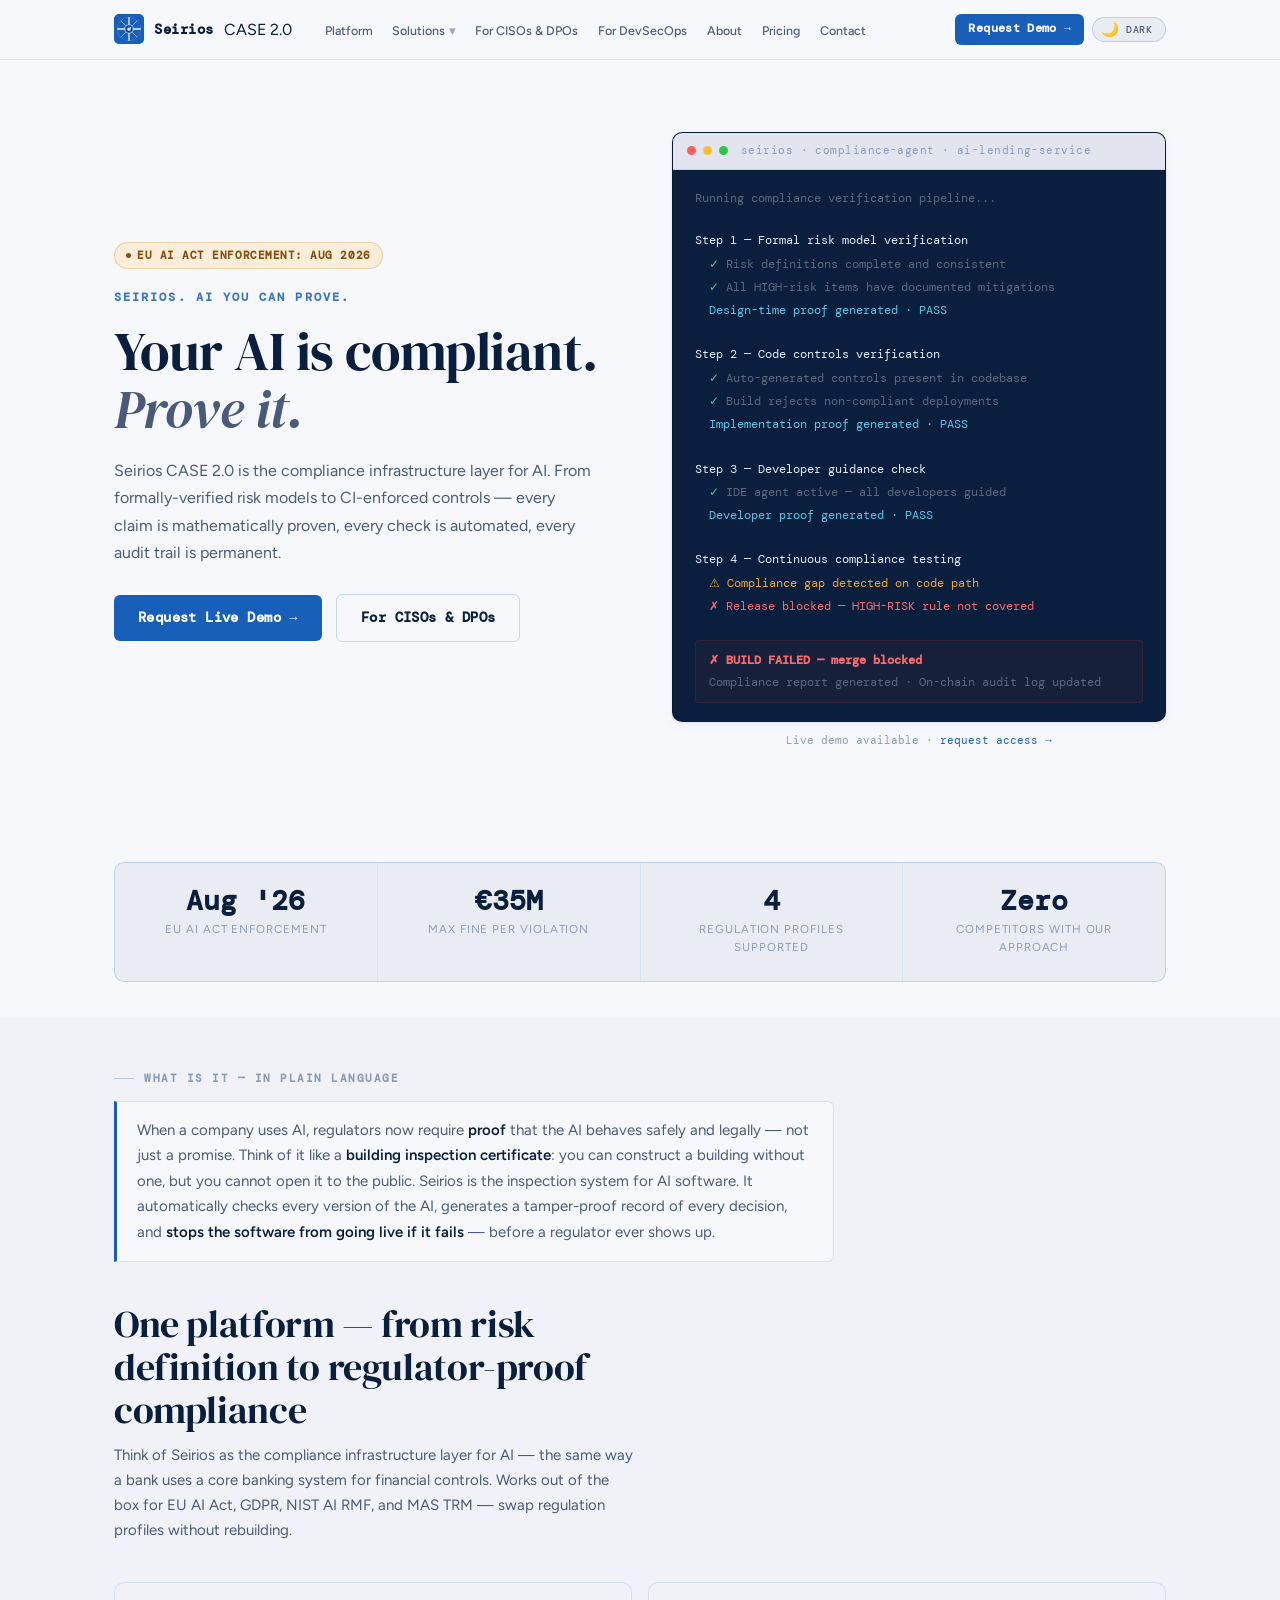
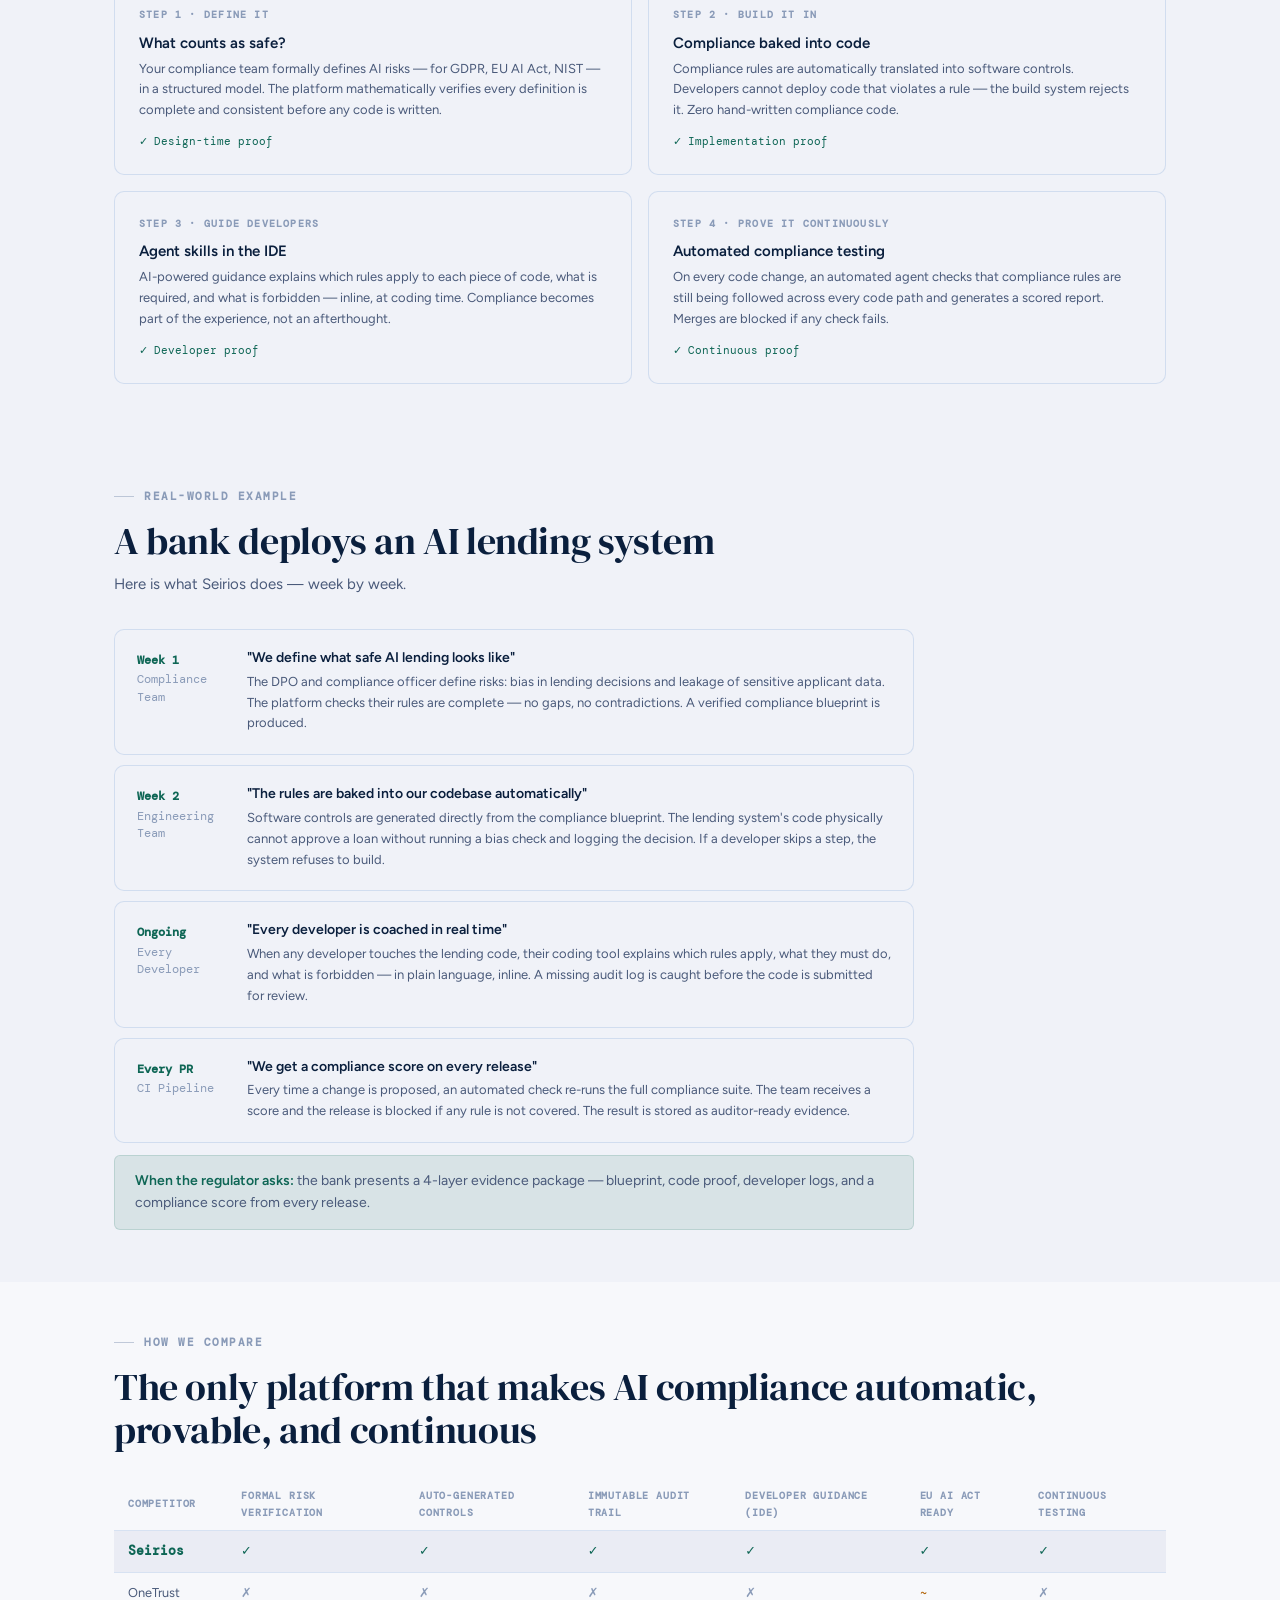
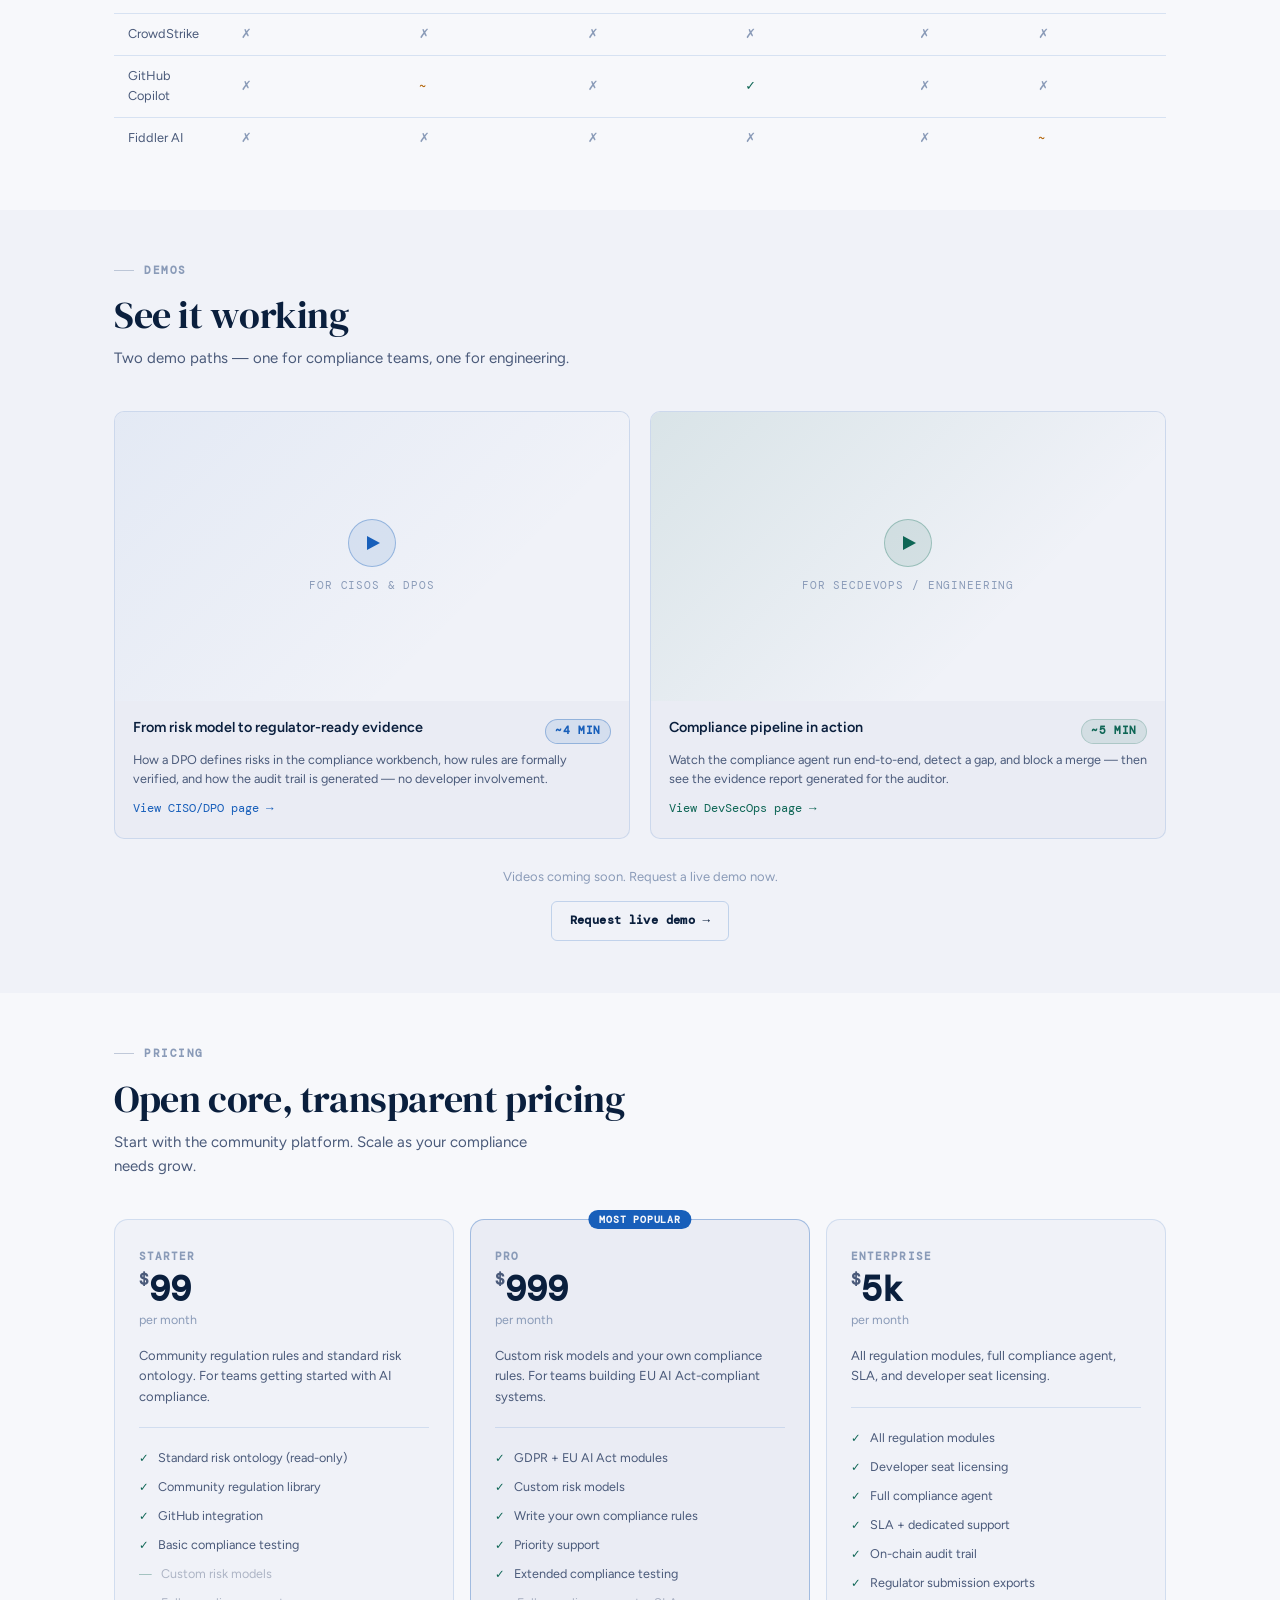
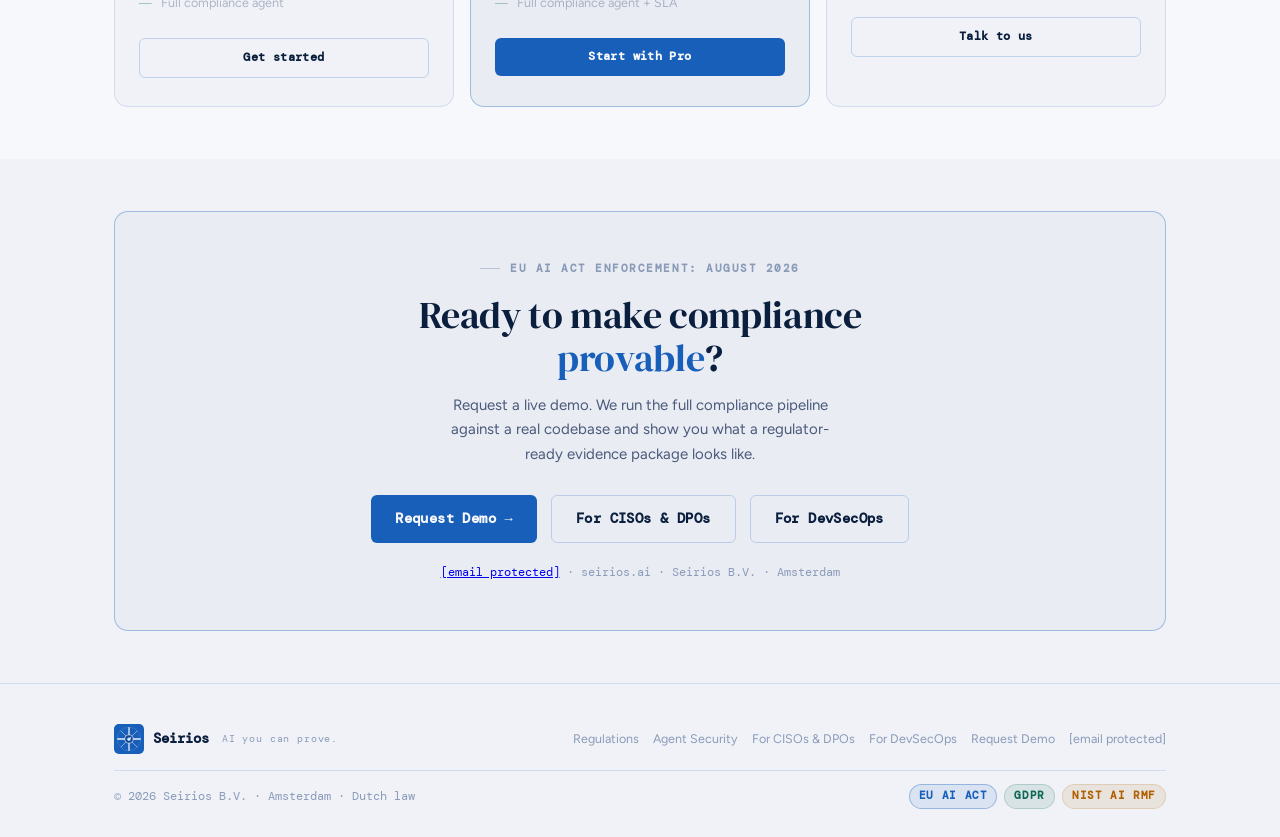
==== commit d1cc64d0: "replace Threadledger B.V. by Seirios B.V." ====
--- a/index.html
+++ b/index.html
@@ -1197,7 +1197,7 @@
           <a href="for-devops.html" class="btn btn-outline btn-lg">For DevSecOps</a>
         </div>
         <p style="margin-top:20px;font-size:0.75rem;color:var(--text-muted);font-family:var(--font-mono);">
-          <a href="/cdn-cgi/l/email-protection#a1c2cecfd5c0c2d5e1d5c9d3c4c0c5cdc4c5c6c4d38fc8ce"><span class="__cf_email__" data-cfemail="3d5e5253495c5e497d49554f585c595158595a584f135452">[email&#160;protected]</span></a> · seirios.ai · ThreatLedger B.V. · Amsterdam
+          <a href="/cdn-cgi/l/email-protection#a1c2cecfd5c0c2d5e1d5c9d3c4c0c5cdc4c5c6c4d38fc8ce"><span class="__cf_email__" data-cfemail="3d5e5253495c5e497d49554f585c595158595a584f135452">[email&#160;protected]</span></a> · seirios.ai · Seirios B.V. · Amsterdam
         </p>
       </div>
     </div>
@@ -1234,7 +1234,7 @@
       </div>
       <div style="height:0.5px; background:var(--border-dim); margin-bottom:14px;"></div>
       <div style="display:flex; flex-wrap:wrap; justify-content:space-between; align-items:center; gap:10px;">
-        <span style="font-size:0.72rem; color:var(--text-muted); font-family:var(--font-mono);">© 2026 ThreatLedger B.V. · Amsterdam · Dutch law</span>
+        <span style="font-size:0.72rem; color:var(--text-muted); font-family:var(--font-mono);">© 2026 Seirios B.V. · Amsterdam · Dutch law</span>
         <div style="display:flex; gap:7px; flex-wrap:wrap;">
           <span class="badge badge-cyan">EU AI Act</span>
           <span class="badge badge-green">GDPR</span>
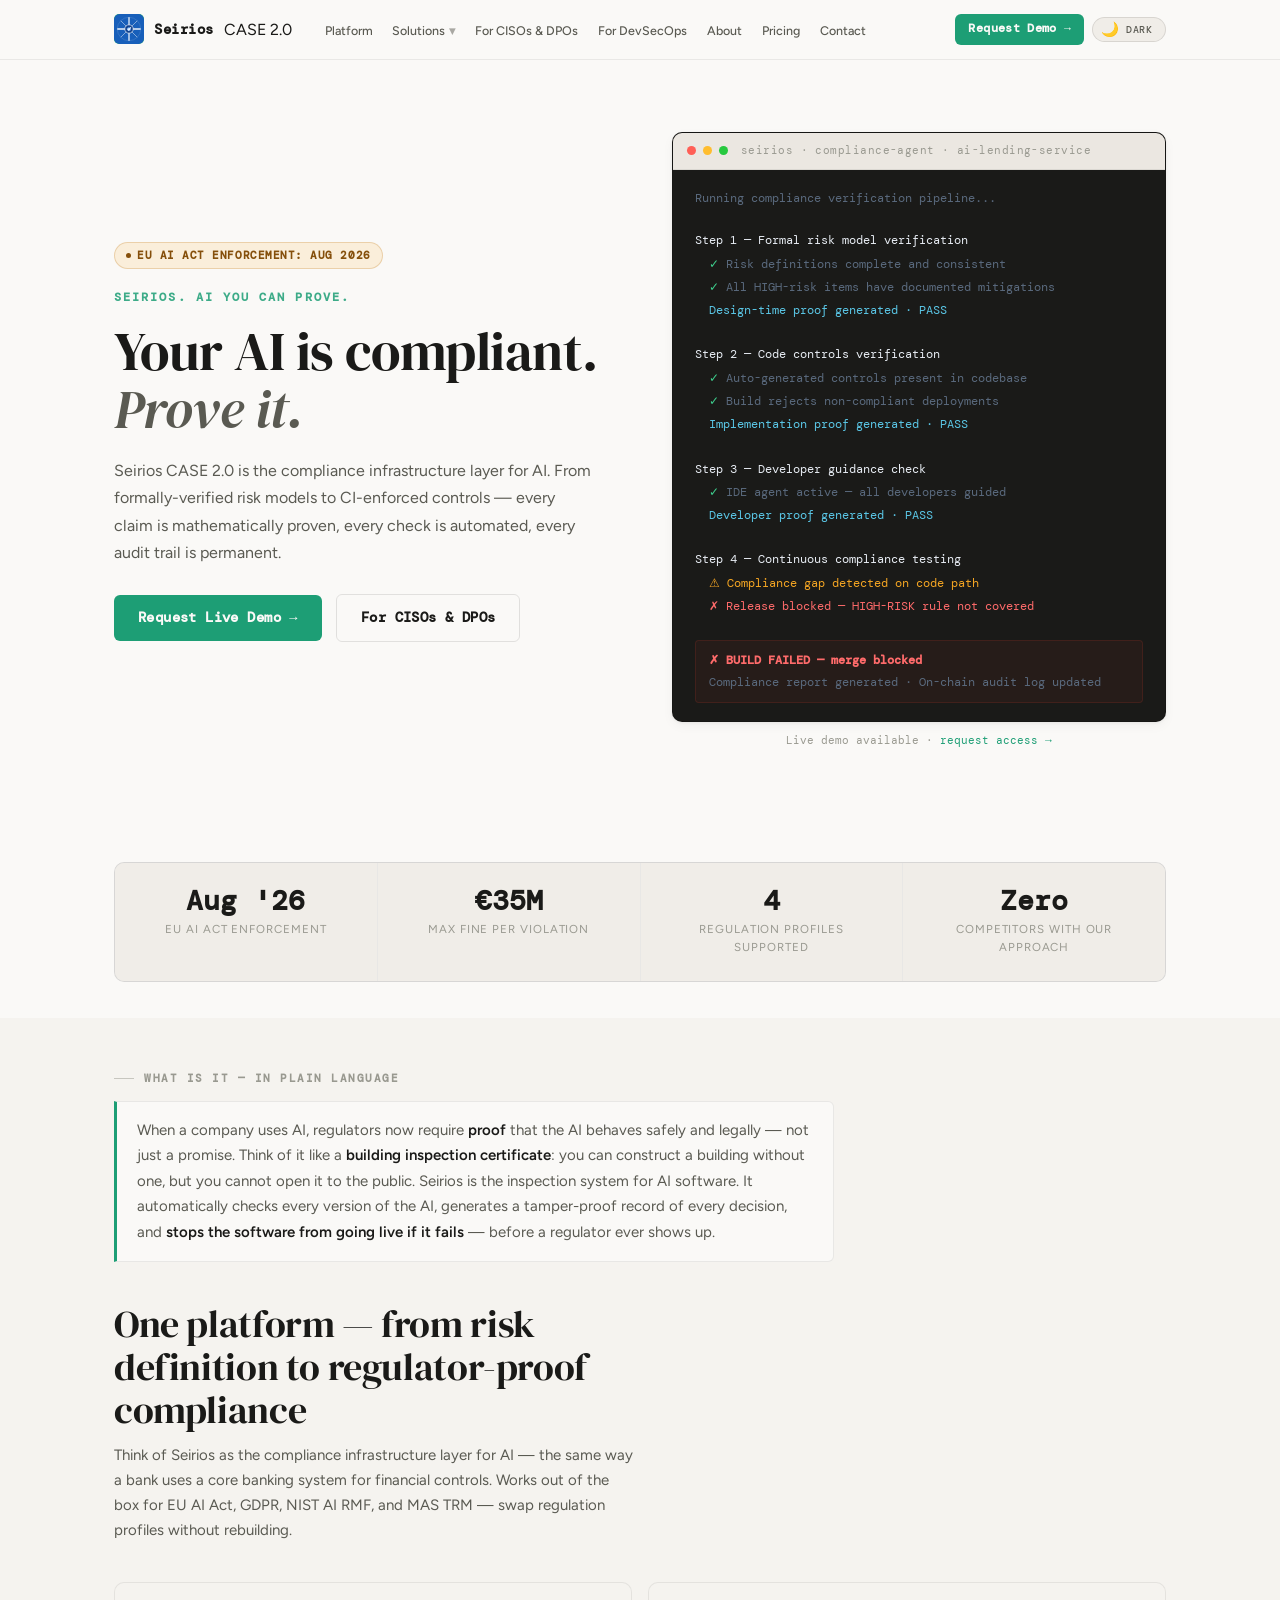
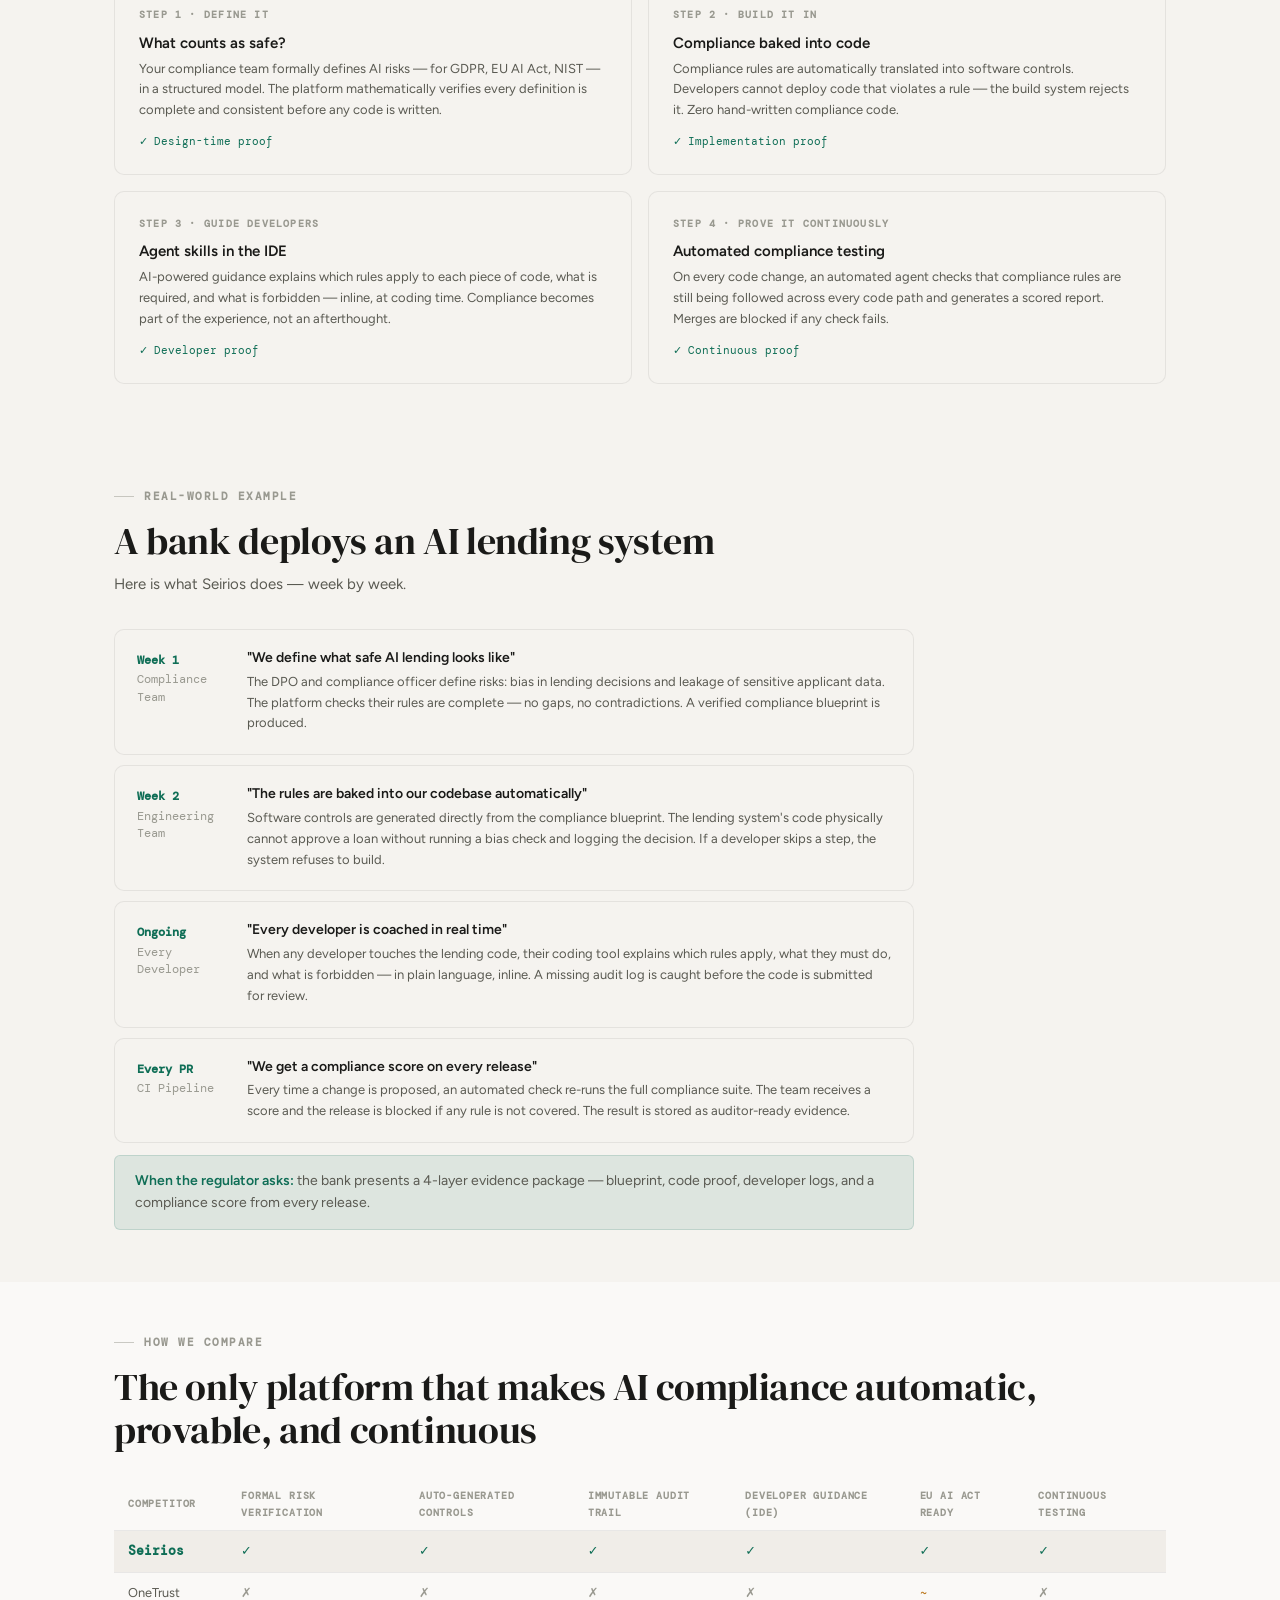
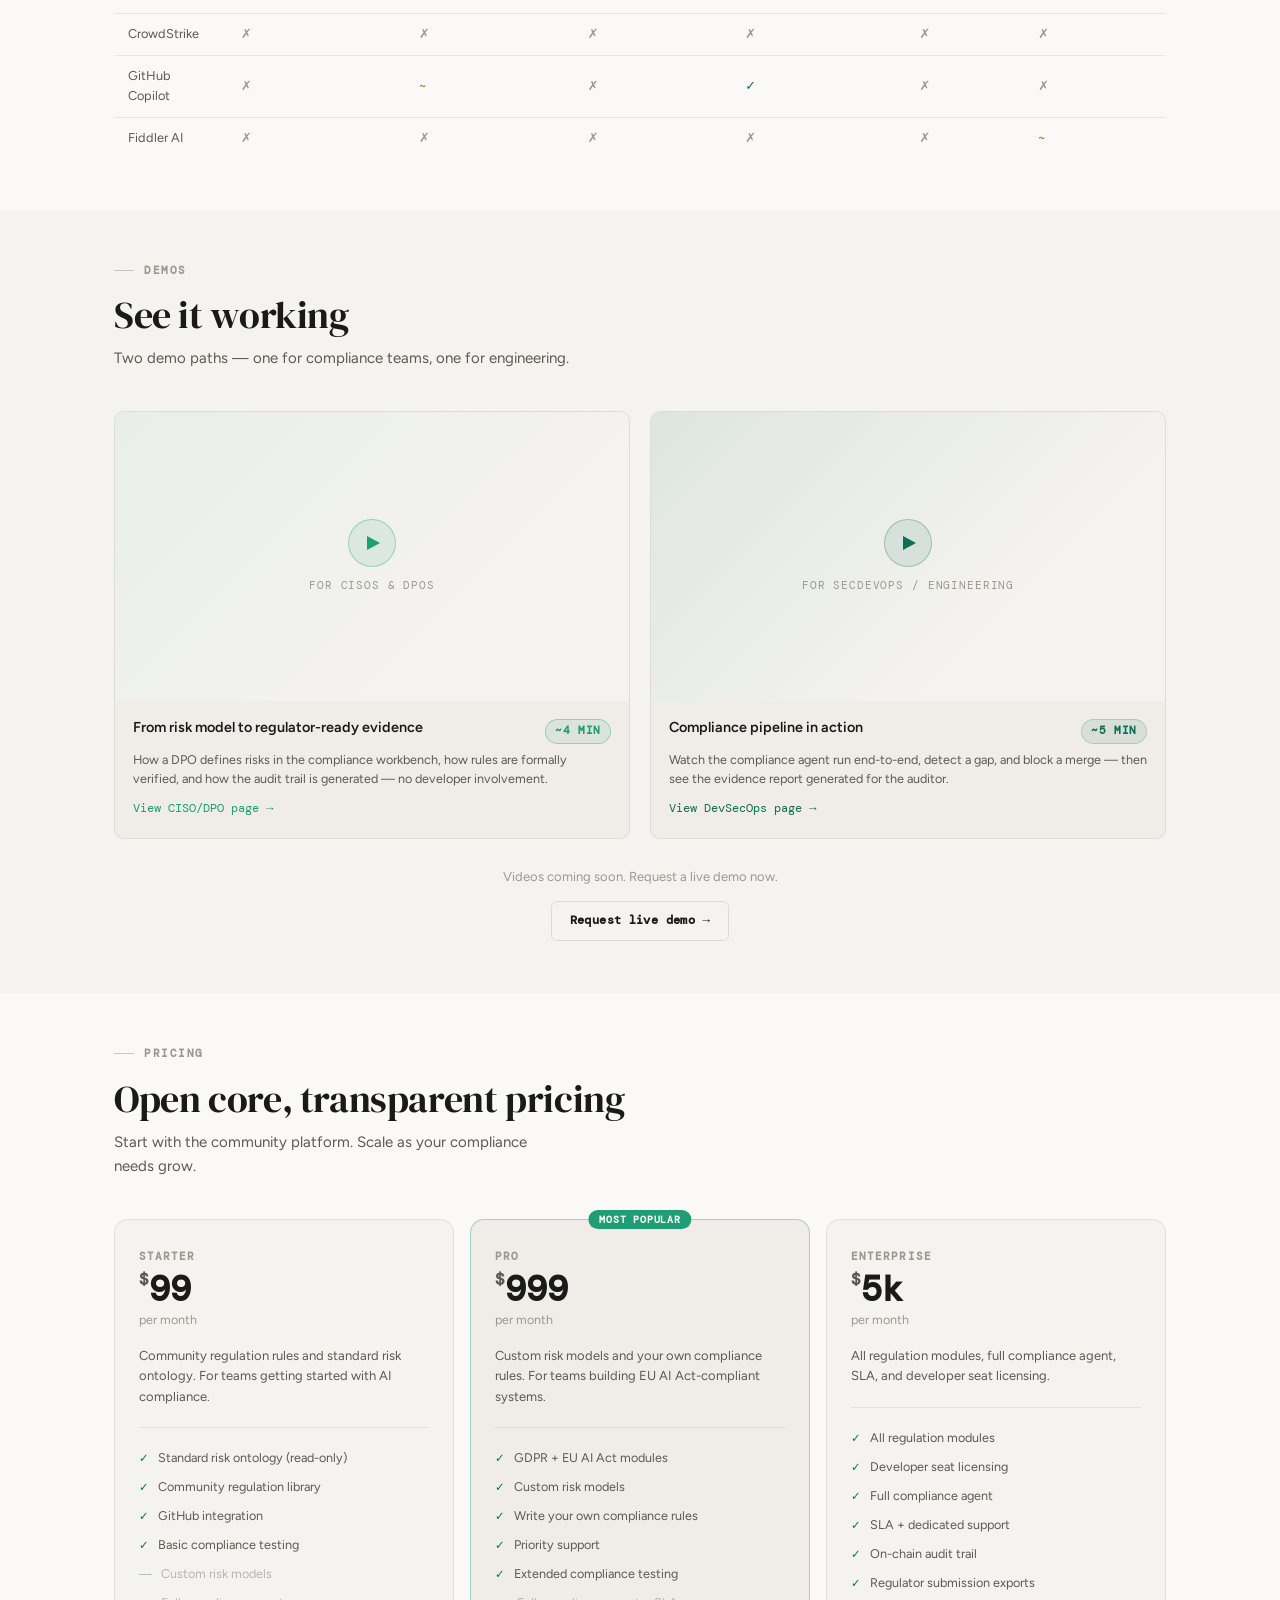
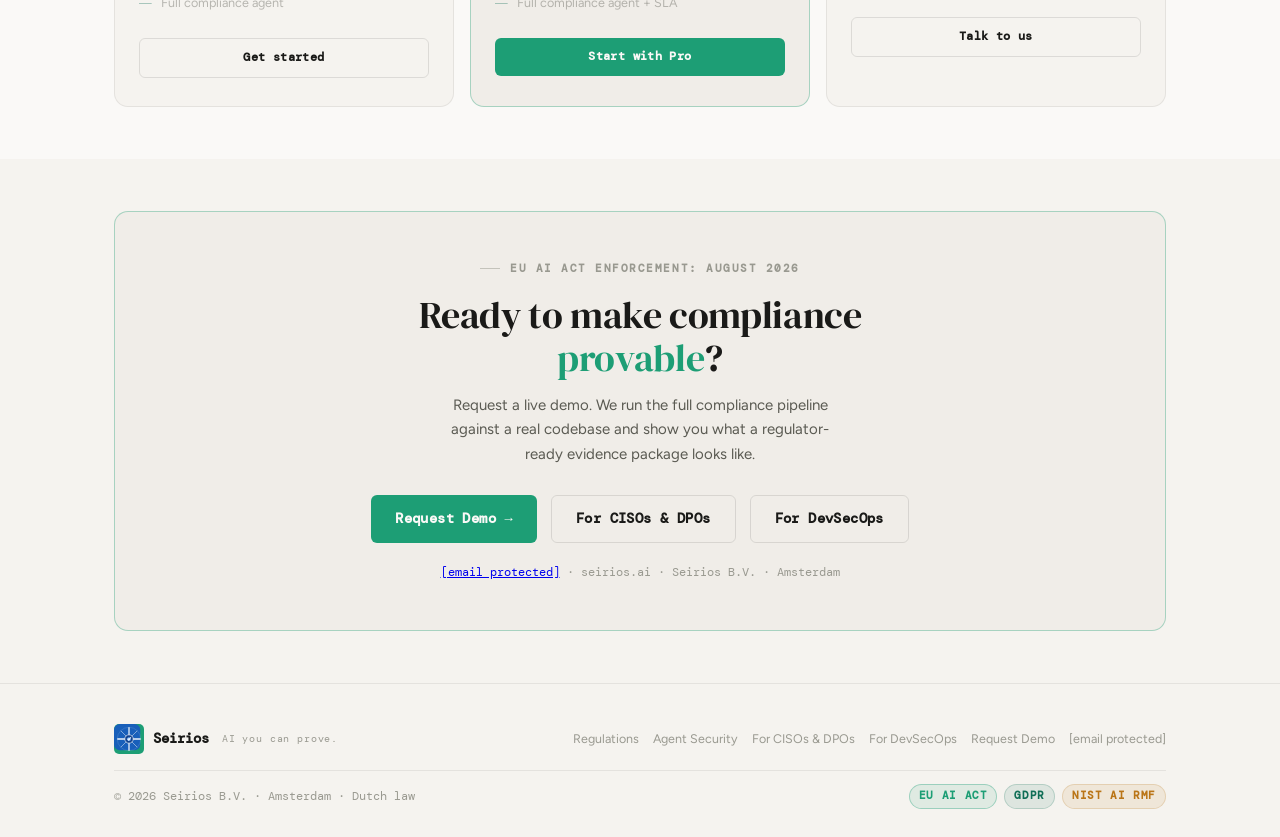
==== commit 57f43135: "restored original styling of first commit, except for favicon, logo" ====
--- a/index.html
+++ b/index.html
@@ -11,11 +11,11 @@
     .nav {
       position: fixed; top: 0; left: 0; right: 0; z-index: 100;
       height: 60px; display: flex; align-items: center;
-      background: rgba(247,248,251,0.93);
+      background: rgba(250,249,247,0.92);
       backdrop-filter: blur(12px);
       border-bottom: 0.5px solid rgba(0,0,0,0.07);
     }
-    [data-theme="dark"] .nav { background: rgba(13,17,23,0.90); }
+    [data-theme="dark"] .nav { background: rgba(8,12,20,0.88); }
     .nav-inner {
       display: flex; align-items: center;
       width: 100%; max-width: 1100px; margin: 0 auto; padding: 0 24px;
@@ -27,50 +27,50 @@
     /* Desktop links */
     .nav-links { display: flex; align-items: center; gap: 2px; list-style: none; margin: 0 auto 0 24px; padding: 0; }
     .nav-links a, .nav-dropdown-trigger {
-      color: #4a5a7a; text-decoration: none; font-size: 0.78rem; font-weight: 500;
+      color: #5a5a52; text-decoration: none; font-size: 0.78rem; font-weight: 500;
       padding: 5px 9px; border-radius: 4px; transition: all 0.15s;
       background: none; border: none; cursor: pointer; font-family: inherit;
       white-space: nowrap;
     }
-    [data-theme="dark"] .nav-links a, [data-theme="dark"] .nav-dropdown-trigger { color: #8aabcc; }
-    .nav-links a:hover, .nav-dropdown-trigger:hover { color: #0a1f3d; background: #eaecf4; }
-    [data-theme="dark"] .nav-links a:hover, [data-theme="dark"] .nav-dropdown-trigger:hover { color: #e2ecf8; background: #182233; }
-    .nav-links a.active { color: #185fba; }
-    [data-theme="dark"] .nav-links a.active { color: #4a9eff; }
+    [data-theme="dark"] .nav-links a, [data-theme="dark"] .nav-dropdown-trigger { color: #8a9bb0; }
+    .nav-links a:hover, .nav-dropdown-trigger:hover { color: #1a1a18; background: #f0ede8; }
+    [data-theme="dark"] .nav-links a:hover, [data-theme="dark"] .nav-dropdown-trigger:hover { color: #e8edf4; background: #162030; }
+    .nav-links a.active { color: #1D9E75; }
+    [data-theme="dark"] .nav-links a.active { color: #00e0ff; }
     /* Dropdown */
     .nav-dropdown { position: relative; list-style: none; }
     .nav-dropdown-trigger { display: inline-flex; align-items: center; gap: 4px; }
     .nav-dropdown-arrow { font-size: 0.55rem; }
     .nav-dropdown-menu {
       position: absolute; top: calc(100% + 8px); left: 0; min-width: 200px;
-      background: #f7f8fb; border: 0.5px solid rgba(24,95,186,0.20); border-radius: 10px;
+      background: #faf9f7; border: 0.5px solid rgba(0,0,0,0.10); border-radius: 10px;
       box-shadow: 0 4px 24px rgba(0,0,0,0.1); padding: 6px;
       opacity: 0; visibility: hidden; transform: translateY(-4px);
       transition: all 0.15s; z-index: 200;
     }
-    [data-theme="dark"] .nav-dropdown-menu { background: #131c2a; border-color: rgba(255,255,255,0.1); }
+    [data-theme="dark"] .nav-dropdown-menu { background: #111927; border-color: rgba(255,255,255,0.1); }
     .nav-dropdown:hover .nav-dropdown-menu,
     .nav-dropdown:focus-within .nav-dropdown-menu { opacity: 1; visibility: visible; transform: translateY(0); }
     .nav-dropdown-item { display: flex; align-items: flex-start; gap: 10px; padding: 9px 12px; border-radius: 6px; text-decoration: none; }
-    .nav-dropdown-item:hover { background: #eaecf4; }
-    [data-theme="dark"] .nav-dropdown-item:hover { background: #182233; }
+    .nav-dropdown-item:hover { background: #f0ede8; }
+    [data-theme="dark"] .nav-dropdown-item:hover { background: #162030; }
     .nav-dropdown-item-icon { font-size: 0.875rem; flex-shrink: 0; margin-top: 1px; }
-    .nav-dropdown-item-text strong { display: block; font-size: 0.78rem; font-weight: 600; color: #0a1f3d; margin-bottom: 1px; }
-    [data-theme="dark"] .nav-dropdown-item-text strong { color: #e2ecf8; }
-    .nav-dropdown-item-text span { font-size: 0.7rem; color: #8a9bb8; line-height: 1.4; }
+    .nav-dropdown-item-text strong { display: block; font-size: 0.78rem; font-weight: 600; color: #1a1a18; margin-bottom: 1px; }
+    [data-theme="dark"] .nav-dropdown-item-text strong { color: #e8edf4; }
+    .nav-dropdown-item-text span { font-size: 0.7rem; color: #999990; line-height: 1.4; }
     .nav-dropdown-divider { height: 0.5px; background: rgba(0,0,0,0.07); margin: 4px 6px; }
     /* Right side */
     .nav-right { display: flex; align-items: center; gap: 8px; margin-left: 12px; flex-shrink: 0; }
     /* Theme toggle */
     .theme-toggle {
       display: inline-flex; align-items: center; gap: 6px;
-      background: #eaecf4; border: 0.5px solid rgba(24,95,186,0.20); border-radius: 999px;
+      background: #f0ede8; border: 0.5px solid rgba(0,0,0,0.10); border-radius: 999px;
       padding: 4px 12px 4px 8px; cursor: pointer;
       font-family: monospace; font-size: 0.65rem; font-weight: 600;
-      color: #4a5a7a; letter-spacing: 0.04em; text-transform: uppercase;
+      color: #5a5a52; letter-spacing: 0.04em; text-transform: uppercase;
       transition: all 0.15s;
     }
-    [data-theme="dark"] .theme-toggle { background: #182233; border-color: rgba(255,255,255,0.1); color: #8aabcc; }
+    [data-theme="dark"] .theme-toggle { background: #162030; border-color: rgba(255,255,255,0.1); color: #8a9bb0; }
     /* Hamburger — hidden on desktop, flex on mobile via media query */
     .nav-hamburger {
       display: none !important;
@@ -78,7 +78,7 @@
       cursor: pointer; padding: 8px; border-radius: 4px; margin-left: auto; flex-shrink: 0;
     }
     .nav-hamburger span {
-      display: block; width: 20px; height: 2px; background: #0a1f3d;
+      display: block; width: 20px; height: 2px; background: #1a1a18;
       border-radius: 2px; transition: all 0.22s ease; transform-origin: center;
     }
     [data-theme="dark"] .nav-hamburger span { background: #e8edf4; }
@@ -89,25 +89,25 @@
     .nav-mobile {
       display: none; /* JS adds .open which changes to block */
       position: fixed; top: 60px; left: 0; right: 0; z-index: 99;
-      background: #f7f8fb; border-bottom: 0.5px solid rgba(0,0,0,0.07);
+      background: #faf9f7; border-bottom: 0.5px solid rgba(0,0,0,0.07);
       box-shadow: 0 8px 24px rgba(0,0,0,0.08);
       padding: 12px 0 16px;
       animation: slideDown 0.2s ease;
     }
-    [data-theme="dark"] .nav-mobile { background: #0f1520; }
+    [data-theme="dark"] .nav-mobile { background: #0d1421; }
     @keyframes slideDown { from { opacity: 0; transform: translateY(-8px); } to { opacity: 1; transform: translateY(0); } }
     .nav-mobile a {
-      display: block; padding: 11px 24px; color: #4a5a7a; text-decoration: none;
+      display: block; padding: 11px 24px; color: #5a5a52; text-decoration: none;
       font-size: 0.9rem; font-weight: 500; transition: all 0.15s;
     }
-    [data-theme="dark"] .nav-mobile a { color: #8aabcc; }
-    .nav-mobile a:hover { color: #0a1f3d; background: #eaecf4; }
-    [data-theme="dark"] .nav-mobile a:hover { color: #e2ecf8; background: #182233; }
-    .nav-mobile a.active { color: #185fba; }
-    [data-theme="dark"] .nav-mobile a.active { color: #4a9eff; }
+    [data-theme="dark"] .nav-mobile a { color: #8a9bb0; }
+    .nav-mobile a:hover { color: #1a1a18; background: #f0ede8; }
+    [data-theme="dark"] .nav-mobile a:hover { color: #e8edf4; background: #162030; }
+    .nav-mobile a.active { color: #1D9E75; }
+    [data-theme="dark"] .nav-mobile a.active { color: #00e0ff; }
     .nav-mobile-group {
       padding: 10px 24px 4px; font-family: monospace; font-size: 0.62rem;
-      font-weight: 700; text-transform: uppercase; letter-spacing: 0.12em; color: #8a9bb8;
+      font-weight: 700; text-transform: uppercase; letter-spacing: 0.12em; color: #999990;
     }
     .nav-mobile-sub { padding-left: 36px !important; font-size: 0.85rem !important; }
     .nav-mobile-divider { height: 0.5px; background: rgba(0,0,0,0.07); margin: 6px 24px; }
@@ -139,34 +139,34 @@
 /* ── LIGHT THEME (default) ── */
 :root {
   /* Backgrounds */
-  --bg-void:        #f7f8fb;
-  --bg-deep:        #f0f2f8;
-  --bg-surface:     #eaecf4;
-  --bg-raised:      #e2e5f0;
-  --bg-card:        #f0f2f8;
+  --bg-void:        #faf9f7;
+  --bg-deep:        #f5f3ef;
+  --bg-surface:     #f0ede8;
+  --bg-raised:      #ebe7e1;
+  --bg-card:        #f5f3ef;
 
   /* Borders */
-  --border-dim:     rgba(24,95,186,0.14);
-  --border-subtle:  rgba(24,95,186,0.22);
-  --border-accent:  rgba(24,95,186,0.35);
+  --border-dim:     rgba(0,0,0,0.07);
+  --border-subtle:  rgba(0,0,0,0.10);
+  --border-accent:  rgba(29,158,117,0.35);
 
   /* Accent colours */
-  --cyan:           #185fba;
-  --cyan-dim:       rgba(24,95,186,0.10);
-  --cyan-glow:      rgba(24,95,186,0.06);
-  --green:          #0e6655;
-  --green-dim:      rgba(14,102,85,0.10);
-  --amber:          #b06000;
-  --amber-dim:      rgba(176,96,0,0.10);
-  --red:            #b52828;
-  --red-dim:        rgba(181,40,40,0.08);
+  --cyan:           #1D9E75;
+  --cyan-dim:       rgba(29,158,117,0.10);
+  --cyan-glow:      rgba(29,158,117,0.06);
+  --green:          #0F6E56;
+  --green-dim:      rgba(15,110,86,0.10);
+  --amber:          #BA7517;
+  --amber-dim:      rgba(186,117,23,0.10);
+  --red:            #C0392B;
+  --red-dim:        rgba(192,57,43,0.08);
 
   /* Text */
-  --text-primary:   #0a1f3d;
-  --text-secondary: #4a5a7a;
-  --text-muted:     #8a9bb8;
-  --text-cyan:      #185fba;
-  --text-green:     #0e6655;
+  --text-primary:   #1a1a18;
+  --text-secondary: #5a5a52;
+  --text-muted:     #999990;
+  --text-cyan:      #1D9E75;
+  --text-green:     #0F6E56;
 
   /* Typography */
   --font-display:   'DM Serif Display', Georgia, serif;
@@ -180,8 +180,8 @@
   --radius-xl:      14px;
 
   /* Shadows */
-  --shadow-card:    0 1px 3px rgba(10,31,61,0.06), 0 4px 12px rgba(10,31,61,0.04);
-  --shadow-glow:    0 0 20px rgba(24,95,186,0.08);
+  --shadow-card:    0 1px 3px rgba(0,0,0,0.06), 0 4px 12px rgba(0,0,0,0.04);
+  --shadow-glow:    0 0 20px rgba(29,158,117,0.08);
 
   --transition:     0.2s cubic-bezier(0.4, 0, 0.2, 1);
 
@@ -191,38 +191,38 @@
 
 /* ── DARK THEME ── */
 [data-theme="dark"] {
-  --bg-void:        #0d1117;
-  --bg-deep:        #0f1520;
-  --bg-surface:     #131c2a;
-  --bg-raised:      #182233;
+  --bg-void:        #080c14;
+  --bg-deep:        #0d1421;
+  --bg-surface:     #111927;
+  --bg-raised:      #162030;
   --bg-card:        #1a2638;
 
-  --border-dim:     rgba(74,158,255,0.06);
-  --border-subtle:  rgba(74,158,255,0.12);
-  --border-accent:  rgba(74,158,255,0.28);
-
-  --cyan:           #4a9eff;
-  --cyan-dim:       rgba(74,158,255,0.15);
-  --cyan-glow:      rgba(74,158,255,0.08);
-  --green:          #00d98a;
-  --green-dim:      rgba(0,217,138,0.12);
+  --border-dim:     rgba(255,255,255,0.06);
+  --border-subtle:  rgba(255,255,255,0.10);
+  --border-accent:  rgba(0,224,255,0.25);
+
+  --cyan:           #00e0ff;
+  --cyan-dim:       rgba(0,224,255,0.15);
+  --cyan-glow:      rgba(0,224,255,0.08);
+  --green:          #00ff88;
+  --green-dim:      rgba(0,255,136,0.12);
   --amber:          #ffaa00;
   --amber-dim:      rgba(255,170,0,0.12);
   --red:            #ff4466;
   --red-dim:        rgba(255,68,102,0.12);
 
-  --text-primary:   #e2ecf8;
-  --text-secondary: #8aabcc;
-  --text-muted:     #3d5470;
-  --text-cyan:      #4a9eff;
-  --text-green:     #00d98a;
+  --text-primary:   #e8edf4;
+  --text-secondary: #8a9bb0;
+  --text-muted:     #4a5a6e;
+  --text-cyan:      #00e0ff;
+  --text-green:     #00ff88;
 
   --font-display:   'Space Mono', 'Courier New', monospace;
   --font-mono:      'Space Mono', 'Courier New', monospace;
   --font-body:      'DM Sans', system-ui, sans-serif;
 
   --shadow-card:    0 1px 3px rgba(0,0,0,0.4), 0 4px 16px rgba(0,0,0,0.3);
-  --shadow-glow:    0 0 28px rgba(74,158,255,0.14);
+  --shadow-glow:    0 0 24px rgba(0,224,255,0.12);
 }
 
 /* ── Dark theme ambient glow ── */
@@ -231,8 +231,8 @@
   position: fixed;
   inset: 0;
   background-image:
-    radial-gradient(ellipse 80% 50% at 20% -10%, rgba(74,158,255,0.05) 0%, transparent 60%),
-    radial-gradient(ellipse 60% 40% at 80% 110%, rgba(0,217,138,0.03) 0%, transparent 60%);
+    radial-gradient(ellipse 80% 50% at 20% -10%, rgba(0,224,255,0.04) 0%, transparent 60%),
+    radial-gradient(ellipse 60% 40% at 80% 110%, rgba(0,255,136,0.03) 0%, transparent 60%);
   pointer-events: none;
   z-index: 0;
 }
@@ -301,13 +301,13 @@
   z-index: 100;
   height: var(--nav-h);
   display: flex; align-items: center;
-  background: rgba(247,248,251,0.93);
+  background: rgba(250,249,247,0.92);
   backdrop-filter: blur(16px) saturate(130%);
   border-bottom: 0.5px solid var(--border-dim);
   transition: background 0.3s ease, border-color 0.3s ease;
 }
 [data-theme="dark"] .nav {
-  background: rgba(13,17,23,0.90);
+  background: rgba(8,12,20,0.88);
 }
 
 .nav-inner {
@@ -330,7 +330,7 @@
   transition: background 0.3s ease;
 }
 [data-theme="dark"] .nav-logo-mark {
-  box-shadow: 0 0 14px rgba(74,158,255,0.28);
+  box-shadow: 0 0 14px rgba(0,224,255,0.25);
 }
 
 .nav-logo-text {
@@ -447,10 +447,10 @@
 }
 .btn-primary:hover { filter: brightness(1.08); transform: translateY(-1px); }
 [data-theme="dark"] .btn-primary {
-  box-shadow: 0 0 18px rgba(74,158,255,0.22);
+  box-shadow: 0 0 18px rgba(0,224,255,0.2);
 }
 [data-theme="dark"] .btn-primary:hover {
-  box-shadow: 0 0 28px rgba(74,158,255,0.38);
+  box-shadow: 0 0 28px rgba(0,224,255,0.35);
 }
 
 .btn-outline {
@@ -535,7 +535,7 @@
   font-family: var(--font-mono);
   box-shadow: var(--shadow-card);
 }
-:root .terminal { background: #0a1f3d; border-color: rgba(0,0,0,0.15); }
+:root .terminal { background: #1a1a18; border-color: rgba(0,0,0,0.15); }
 
 .terminal-bar {
   display: flex; align-items: center; gap: 7px;
@@ -551,7 +551,7 @@
 .terminal-body { padding: 18px 22px; font-size: 0.78rem; line-height: 1.7; }
 
 /* Terminal always sits on a dark background — hardcode light text for both themes */
-.t-cmd   { color: #e2ecf8; }
+.t-cmd   { color: #e8edf4; }
 .t-dim   { color: #5a6a7e; }
 .t-pass  { color: #3ecf8e; }
 .t-fail  { color: #ff6b6b; }
@@ -607,18 +607,18 @@
     /* ── CASE 2.0 badge ── */
     .nav-product-badge {
       display: inline-flex; align-items: center;
-      background: rgba(24,95,186,0.10);
-      border: 0.5px solid rgba(24,95,186,0.35);
+      background: rgba(29,158,117,0.10);
+      border: 0.5px solid rgba(29,158,117,0.35);
       border-radius: 4px; padding: 2px 7px;
       font-family: 'DM Mono', monospace;
       font-size: 0.58rem; font-weight: 600;
       letter-spacing: 0.09em; text-transform: uppercase;
-      color: #185fba; margin-left: 5px; white-space: nowrap;
+      color: #1D9E75; margin-left: 5px; white-space: nowrap;
     }
     [data-theme="dark"] .nav-product-badge {
-      background: rgba(74,158,255,0.12);
-      border-color: rgba(74,158,255,0.30);
-      color: #4a9eff;
+      background: rgba(0,224,255,0.15);
+      border-color: rgba(0,224,255,0.25);
+      color: #00e0ff;
     }
     /* ── Seirios star mark ── */
     .seirios-mark .star-bg { fill: #185fba; }
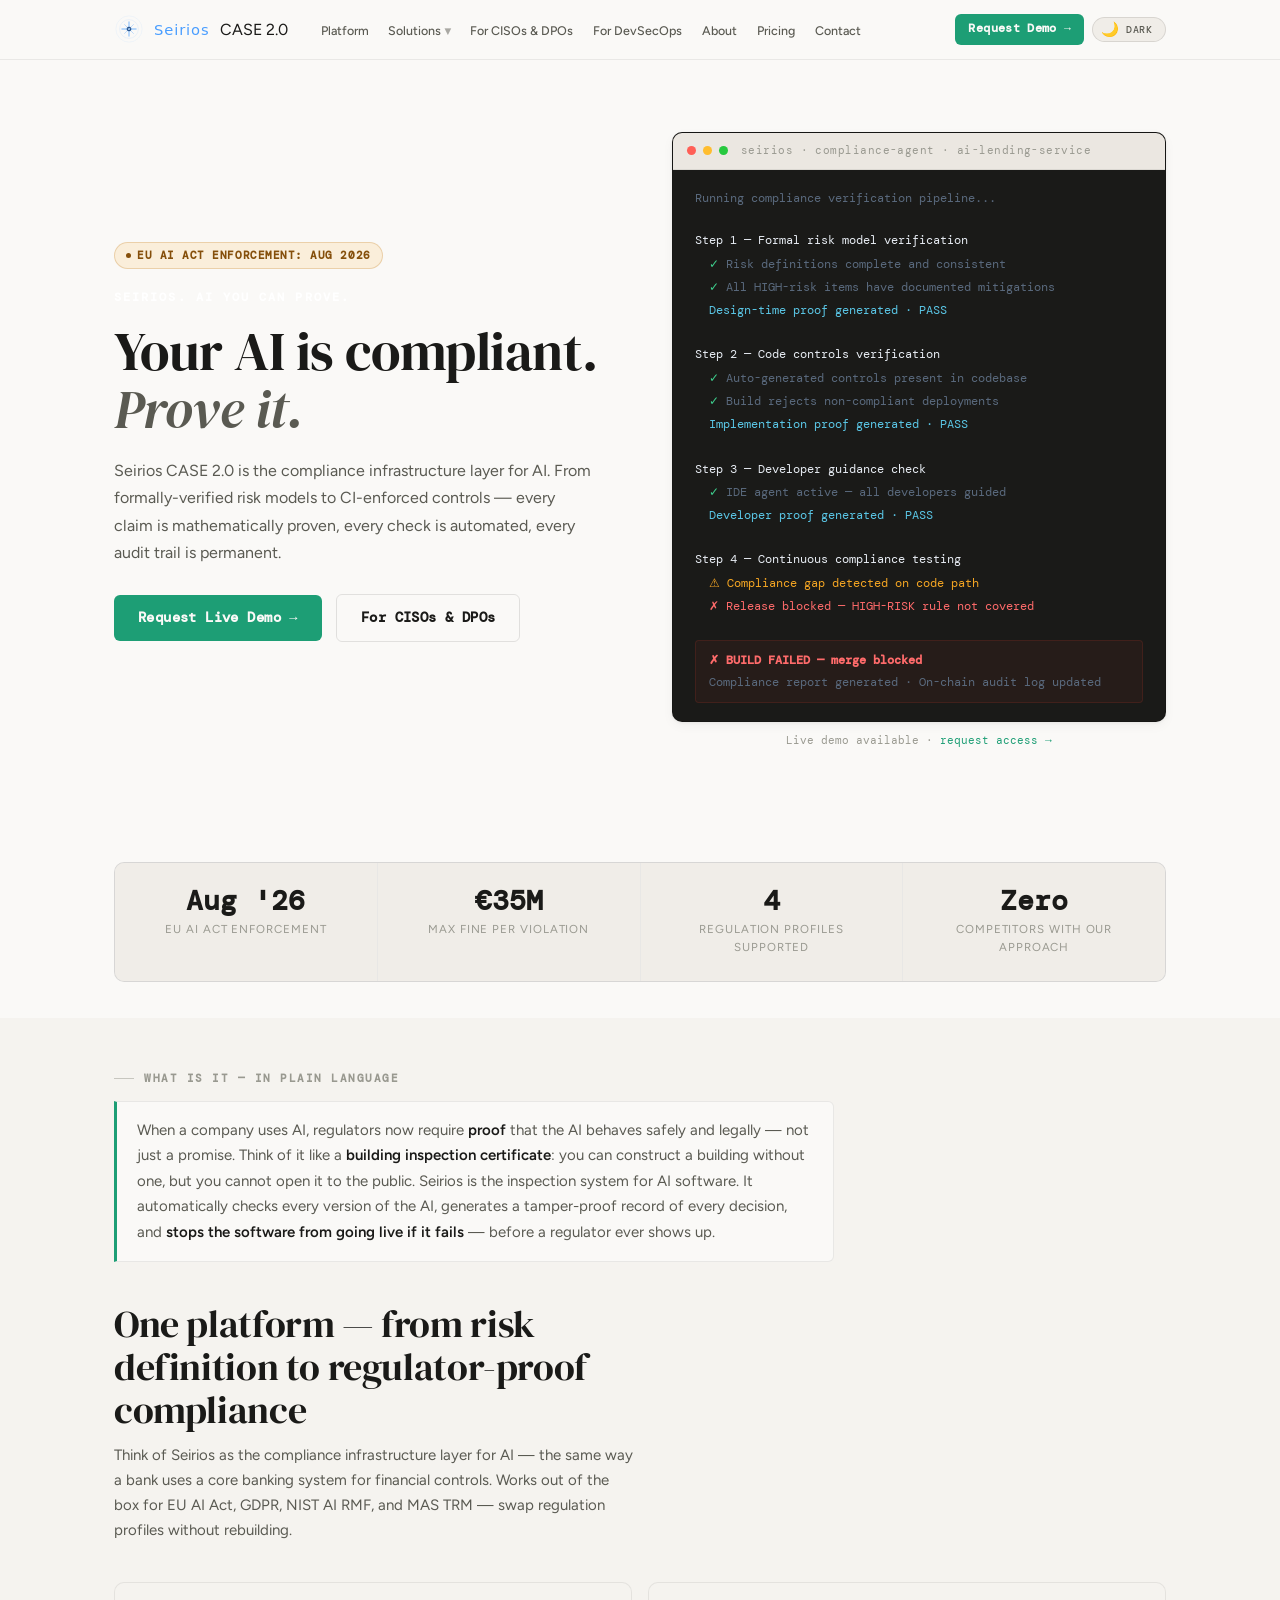
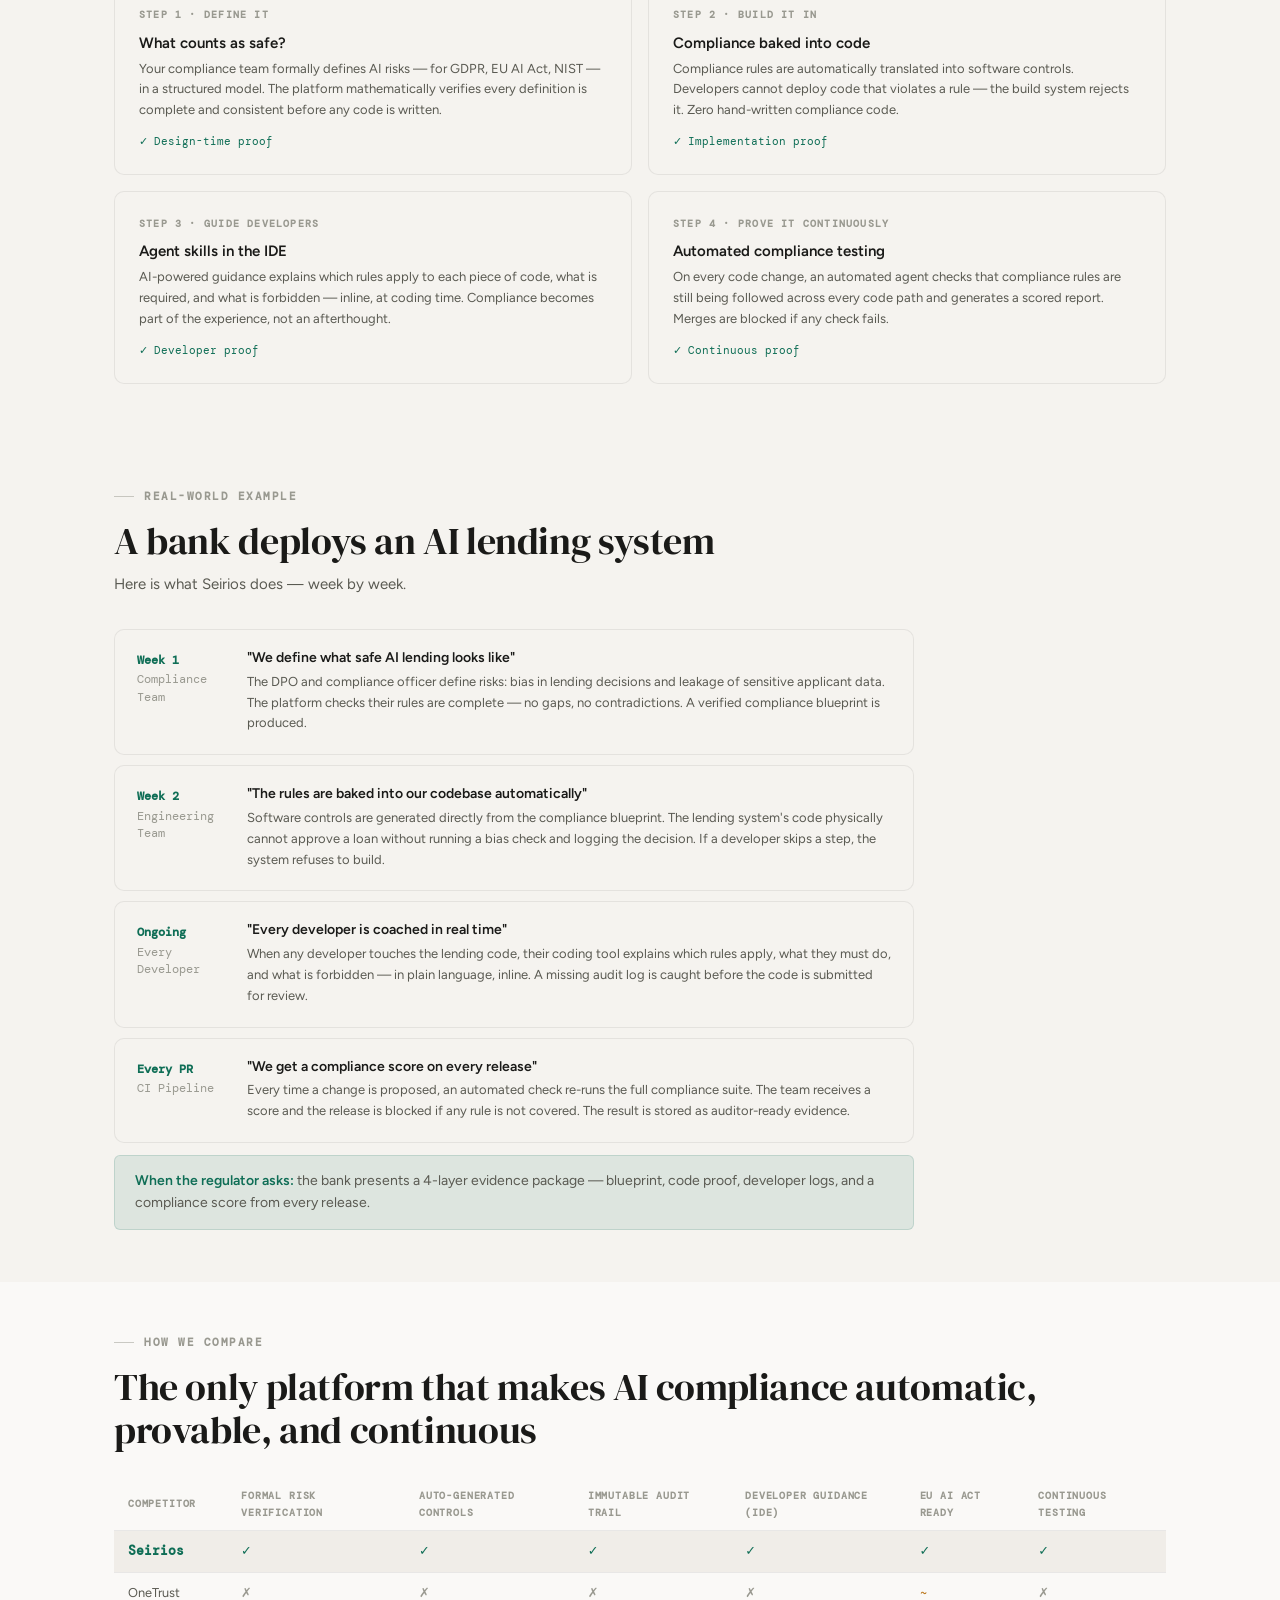
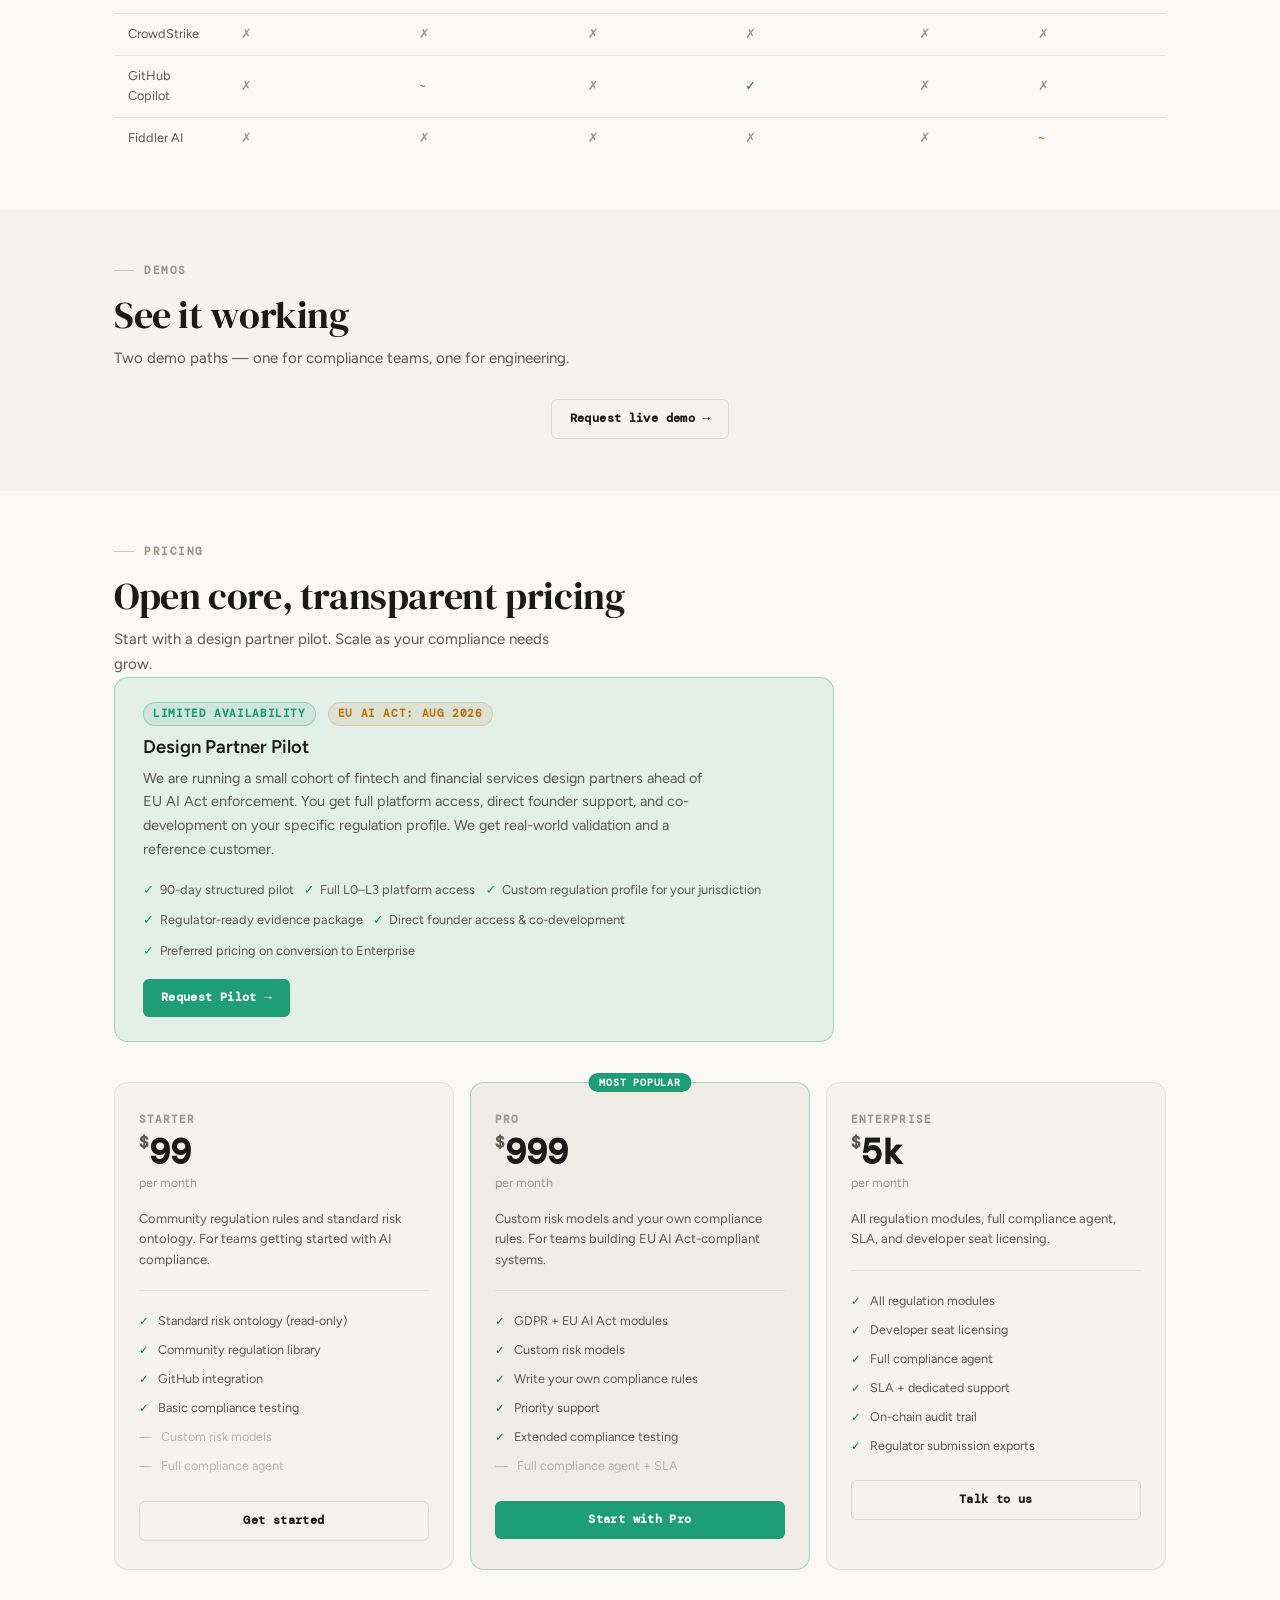
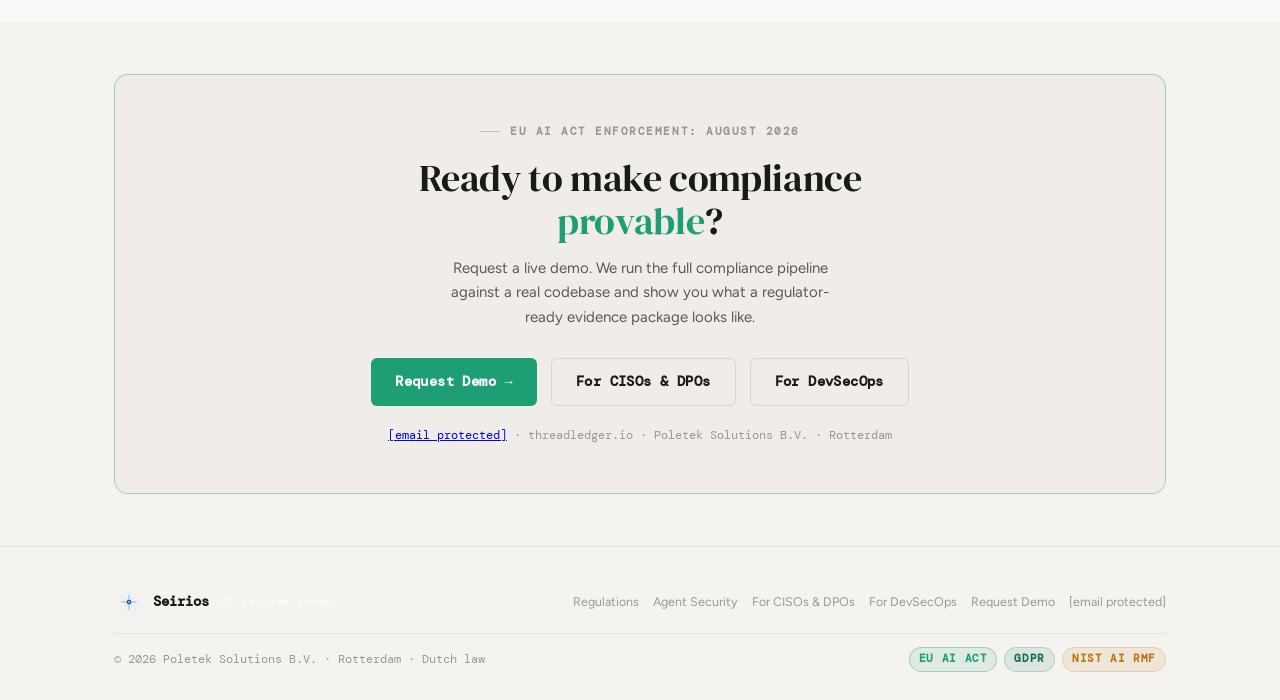
==== commit af35e228: "Replace Seirios BV by Poletek BV, commenting out videos to make site ready for publishing" ====
--- a/index.html
+++ b/index.html
@@ -604,27 +604,28 @@
 }
 }
   
-    /* ── CASE 2.0 badge ── */
+            /* ── CASE 2.0 badge ── */
     .nav-product-badge {
       display: inline-flex; align-items: center;
       background: rgba(29,158,117,0.10);
       border: 0.5px solid rgba(29,158,117,0.35);
       border-radius: 4px; padding: 2px 7px;
-      font-family: 'DM Mono', monospace;
+      font-family: var(--font-mono);
       font-size: 0.58rem; font-weight: 600;
       letter-spacing: 0.09em; text-transform: uppercase;
       color: #1D9E75; margin-left: 5px; white-space: nowrap;
     }
     [data-theme="dark"] .nav-product-badge {
-      background: rgba(0,224,255,0.15);
-      border-color: rgba(0,224,255,0.25);
+      background: rgba(0,224,255,0.12);
+      border-color: rgba(0,224,255,0.30);
       color: #00e0ff;
     }
-    /* ── Seirios star mark ── */
-    .seirios-mark .star-bg { fill: #185fba; }
-    [data-theme="dark"] .seirios-mark .star-bg { fill: #1a3a6e; }
+    /* ── Seirios star mark — no background ── */
+    .nav-logo-mark { background: none !important; border-radius: 0 !important; }
     @keyframes star-pulse { 0%,100%{opacity:1} 50%{opacity:0.4} }
-    .nav-logo-text { font-family: 'DM Mono', monospace !important; font-weight: 600; font-size: 0.9rem; letter-spacing: 0.04em; }
+    /* Nav wordmark: mint green light, white dark */
+    .nav-logo-text { font-family: -apple-system, 'Segoe UI', system-ui, sans-serif !important; font-weight: 500; font-size: 0.92rem; letter-spacing: 0.06em; color: #4a9eff !important; }
+    [data-theme="dark"] .nav-logo-text { color: #4a9eff !important; }
   </style>
   <meta charset="UTF-8" />
   <link rel="preconnect" href="https://fonts.googleapis.com">
@@ -821,16 +822,21 @@
     <div class="nav-inner">
       <a href="index.html" class="nav-logo">
         <svg class="nav-logo-mark seirios-mark" width="32" height="32" viewBox="0 0 32 32" xmlns="http://www.w3.org/2000/svg" aria-label="Seirios">
-        <rect width="32" height="32" rx="6" fill="#185fba" class="star-bg"/>
-        <circle cx="16" cy="16" r="12.5" fill="none" stroke="#ffffff" stroke-width="0.5" opacity="0.25"/>
-        <line x1="16" y1="4" x2="16" y2="28" stroke="#ffffff" stroke-width="1.4" stroke-linecap="round" opacity="0.9"/>
-        <line x1="4" y1="16" x2="28" y2="16" stroke="#ffffff" stroke-width="1.4" stroke-linecap="round" opacity="0.9"/>
-        <line x1="7.5" y1="7.5" x2="24.5" y2="24.5" stroke="#ffffff" stroke-width="0.9" stroke-linecap="round" opacity="0.55"/>
-        <line x1="24.5" y1="7.5" x2="7.5" y2="24.5" stroke="#ffffff" stroke-width="0.9" stroke-linecap="round" opacity="0.55"/>
-        <circle cx="16" cy="16" r="4.5" fill="#0d3d8a" stroke="#ffffff" stroke-width="0.7" opacity="0.95"/>
-        <circle cx="16" cy="16" r="2" fill="#7ab8ff"/>
-        <circle cx="16" cy="16" r="0.85" fill="#ffffff"/>
-        <path d="M14.6 16.1 L15.6 17.5 L17.8 14.3" fill="none" stroke="#ffffff" stroke-width="0.9" stroke-linecap="round" stroke-linejoin="round"/>
+        <!-- Outer glow ring -->
+        <circle cx="16" cy="16" r="14" fill="none" stroke="#4a9eff" stroke-width="0.5" opacity="0.15"/>
+        <circle cx="16" cy="16" r="10" fill="none" stroke="#4a9eff" stroke-width="0.5" opacity="0.2"/>
+        <!-- 8-point star cross -->
+        <line x1="8.5" y1="16" x2="23.5" y2="16" stroke="#4a9eff" stroke-width="1.5" stroke-linecap="round" opacity="0.5"/>
+        <line x1="16" y1="8.5" x2="16" y2="23.5" stroke="#4a9eff" stroke-width="1.5" stroke-linecap="round" opacity="0.5"/>
+        <!-- Diagonals -->
+        <line x1="11.2" y1="11.2" x2="20.8" y2="20.8" stroke="#4a9eff" stroke-width="1.0" stroke-linecap="round" opacity="0.35"/>
+        <line x1="20.8" y1="11.2" x2="11.2" y2="20.8" stroke="#4a9eff" stroke-width="1.0" stroke-linecap="round" opacity="0.35"/>
+        <!-- Core -->
+        <circle cx="16" cy="16" r="2.5" fill="#1a3d6e" stroke="#4a9eff" stroke-width="0.25" opacity="0.9"/>
+        <circle cx="16" cy="16" r="1" fill="#8bc4ff"/>
+        <circle cx="16" cy="16" r="0.4" fill="#ffffff"/>
+        <!-- Tick -->
+        <path d="M15.2 16 L15.8 16.6 L17 15.3" fill="none" stroke="#ffffff" stroke-width="0.4" stroke-linecap="round" stroke-linejoin="round"/>
       </svg>
         <span class="nav-logo-text">Seirios</span><span class="nav-product-badge">CASE 2.0</span>
       </a>
@@ -890,7 +896,7 @@
           <div class="urgency-pill">
             <span class="urgency-dot"></span>EU AI Act enforcement: Aug 2026
           </div>
-          <p style="font-family:var(--font-mono);font-size:0.72rem;font-weight:600;letter-spacing:0.18em;text-transform:uppercase;color:var(--cyan);margin-bottom:14px;opacity:0.85;">Seirios. AI you can prove.</p>
+          <p style="font-family:var(--font-mono);font-size:0.72rem;font-weight:600;letter-spacing:0.18em;text-transform:uppercase;color:#ffffff;margin-bottom:14px;">Seirios. AI you can prove.</p>
           <h1 class="display-xl">
             Your AI is compliant.<br/><em>Prove it.</em>
           </h1>
@@ -1080,6 +1086,8 @@
       <div class="section-label">Demos</div>
       <h2 class="display-lg" style="margin-bottom:10px;">See it working</h2>
       <p style="color:var(--text-secondary); max-width:480px; font-size:0.9375rem; line-height:1.65;">Two demo paths — one for compliance teams, one for engineering.</p>
+
+      <!-- VIDEO CARDS — commented out for v1 launch; re-enable when demo videos are ready
       <div class="video-grid">
         <div class="video-card">
           <div class="video-thumb">
@@ -1116,8 +1124,9 @@
           </div>
         </div>
       </div>
+      END VIDEO CARDS -->
+
       <div style="text-align:center;margin-top:28px;">
-        <p style="color:var(--text-muted);font-size:0.8125rem;margin-bottom:14px;">Videos coming soon. Request a live demo now.</p>
         <a href="#request-demo" class="btn btn-outline">Request live demo →</a>
       </div>
     </div>
@@ -1128,7 +1137,29 @@
     <div class="container">
       <div class="section-label">Pricing</div>
       <h2 class="display-lg" style="margin-bottom:10px;">Open core, transparent pricing</h2>
-      <p style="color:var(--text-secondary);max-width:440px;font-size:0.9375rem;line-height:1.65;">Start with the community platform. Scale as your compliance needs grow.</p>
+      <p style="color:var(--text-secondary);max-width:440px;font-size:0.9375rem;line-height:1.65;">Start with a design partner pilot. Scale as your compliance needs grow.</p>
+
+      <!-- PILOT CARD — design partner pricing -->
+      <div style="margin-bottom:32px; padding:24px 28px; background:var(--cyan-dim); border:1px solid var(--border-accent); border-radius:var(--radius-xl); max-width:720px;">
+        <div style="display:flex;align-items:center;gap:12px;margin-bottom:10px;">
+          <span class="badge badge-cyan">Limited availability</span>
+          <span class="badge badge-amber">EU AI Act: Aug 2026</span>
+        </div>
+        <h3 style="font-size:1.15rem;margin-bottom:8px;">Design Partner Pilot</h3>
+        <p style="color:var(--text-secondary);font-size:0.9rem;line-height:1.65;max-width:560px;margin-bottom:18px;">
+          We are running a small cohort of fintech and financial services design partners ahead of EU AI Act enforcement. You get full platform access, direct founder support, and co-development on your specific regulation profile. We get real-world validation and a reference customer.
+        </p>
+        <ul style="list-style:none;display:flex;flex-wrap:wrap;gap:10px;margin-bottom:18px;">
+          <li style="font-size:0.8rem;color:var(--text-secondary);display:flex;align-items:center;gap:6px;"><span style="color:var(--cyan);">✓</span> 90-day structured pilot</li>
+          <li style="font-size:0.8rem;color:var(--text-secondary);display:flex;align-items:center;gap:6px;"><span style="color:var(--cyan);">✓</span> Full L0–L3 platform access</li>
+          <li style="font-size:0.8rem;color:var(--text-secondary);display:flex;align-items:center;gap:6px;"><span style="color:var(--cyan);">✓</span> Custom regulation profile for your jurisdiction</li>
+          <li style="font-size:0.8rem;color:var(--text-secondary);display:flex;align-items:center;gap:6px;"><span style="color:var(--cyan);">✓</span> Regulator-ready evidence package</li>
+          <li style="font-size:0.8rem;color:var(--text-secondary);display:flex;align-items:center;gap:6px;"><span style="color:var(--cyan);">✓</span> Direct founder access &amp; co-development</li>
+          <li style="font-size:0.8rem;color:var(--text-secondary);display:flex;align-items:center;gap:6px;"><span style="color:var(--cyan);">✓</span> Preferred pricing on conversion to Enterprise</li>
+        </ul>
+        <a href="pages/request-demo.html" class="btn btn-primary">Request Pilot →</a>
+      </div>
+      <!-- END PILOT CARD -->
       <div class="pricing-grid">
         <div class="price-card">
           <div class="price-plan">Starter</div>
@@ -1197,7 +1228,7 @@
           <a href="for-devops.html" class="btn btn-outline btn-lg">For DevSecOps</a>
         </div>
         <p style="margin-top:20px;font-size:0.75rem;color:var(--text-muted);font-family:var(--font-mono);">
-          <a href="/cdn-cgi/l/email-protection#a1c2cecfd5c0c2d5e1d5c9d3c4c0c5cdc4c5c6c4d38fc8ce"><span class="__cf_email__" data-cfemail="3d5e5253495c5e497d49554f585c595158595a584f135452">[email&#160;protected]</span></a> · seirios.ai · Seirios B.V. · Amsterdam
+          <a href="/cdn-cgi/l/email-protection#a1c2cecfd5c0c2d5e1d5c9d3c4c0c5cdc4c5c6c4d38fc8ce"><span class="__cf_email__" data-cfemail="3d5e5253495c5e497d49554f585c595158595a584f135452">[email&#160;protected]</span></a> · threadledger.io · Poletek Solutions B.V. · Rotterdam
         </p>
       </div>
     </div>
@@ -1209,19 +1240,24 @@
       <div style="display:flex; flex-wrap:wrap; gap:16px; justify-content:space-between; align-items:center; margin-bottom:16px;">
         <div style="display:flex; align-items:center; gap:9px; flex-shrink:0;">
           <svg class="nav-logo-mark seirios-mark" width="28" height="28" viewBox="0 0 32 32" xmlns="http://www.w3.org/2000/svg" aria-label="Seirios">
-        <rect width="28" height="28" rx="6" fill="#185fba" class="star-bg"/>
-        <circle cx="16" cy="16" r="12.5" fill="none" stroke="#ffffff" stroke-width="0.5" opacity="0.25"/>
-        <line x1="16" y1="4" x2="16" y2="28" stroke="#ffffff" stroke-width="1.4" stroke-linecap="round" opacity="0.9"/>
-        <line x1="4" y1="16" x2="28" y2="16" stroke="#ffffff" stroke-width="1.4" stroke-linecap="round" opacity="0.9"/>
-        <line x1="7.5" y1="7.5" x2="24.5" y2="24.5" stroke="#ffffff" stroke-width="0.9" stroke-linecap="round" opacity="0.55"/>
-        <line x1="24.5" y1="7.5" x2="7.5" y2="24.5" stroke="#ffffff" stroke-width="0.9" stroke-linecap="round" opacity="0.55"/>
-        <circle cx="16" cy="16" r="4.5" fill="#0d3d8a" stroke="#ffffff" stroke-width="0.7" opacity="0.95"/>
-        <circle cx="16" cy="16" r="2" fill="#7ab8ff"/>
-        <circle cx="16" cy="16" r="0.85" fill="#ffffff"/>
-        <path d="M14.6 16.1 L15.6 17.5 L17.8 14.3" fill="none" stroke="#ffffff" stroke-width="0.9" stroke-linecap="round" stroke-linejoin="round"/>
+        <!-- Outer glow ring -->
+        <circle cx="16" cy="16" r="14" fill="none" stroke="#4a9eff" stroke-width="0.5" opacity="0.15"/>
+        <circle cx="16" cy="16" r="10" fill="none" stroke="#4a9eff" stroke-width="0.5" opacity="0.2"/>
+        <!-- 8-point star cross -->
+        <line x1="8.5" y1="16" x2="23.5" y2="16" stroke="#4a9eff" stroke-width="1.5" stroke-linecap="round" opacity="0.5"/>
+        <line x1="16" y1="8.5" x2="16" y2="23.5" stroke="#4a9eff" stroke-width="1.5" stroke-linecap="round" opacity="0.5"/>
+        <!-- Diagonals -->
+        <line x1="11.2" y1="11.2" x2="20.8" y2="20.8" stroke="#4a9eff" stroke-width="1.0" stroke-linecap="round" opacity="0.35"/>
+        <line x1="20.8" y1="11.2" x2="11.2" y2="20.8" stroke="#4a9eff" stroke-width="1.0" stroke-linecap="round" opacity="0.35"/>
+        <!-- Core -->
+        <circle cx="16" cy="16" r="2.5" fill="#1a3d6e" stroke="#4a9eff" stroke-width="0.25" opacity="0.9"/>
+        <circle cx="16" cy="16" r="1" fill="#8bc4ff"/>
+        <circle cx="16" cy="16" r="0.4" fill="#ffffff"/>
+        <!-- Tick -->
+        <path d="M15.2 16 L15.8 16.6 L17 15.3" fill="none" stroke="#ffffff" stroke-width="0.4" stroke-linecap="round" stroke-linejoin="round"/>
       </svg>
           <span style="font-family:var(--font-mono); font-weight:600; font-size:0.9rem;">Seirios</span>
-          <span style="font-family:var(--font-mono); font-size:0.65rem; color:var(--text-muted); letter-spacing:0.08em; margin-left:4px;">AI you can prove.</span>
+          <span style="font-family:var(--font-mono); font-size:0.65rem; color:#ffffff; letter-spacing:0.08em; margin-left:4px;">AI you can prove.</span>
         </div>
         <div style="display:flex; gap:14px; flex-wrap:wrap; align-items:center;">
           <a href="pages/regulations.html" style="color:var(--text-muted); text-decoration:none; font-size:0.78rem; white-space:nowrap;">Regulations</a>
@@ -1234,7 +1270,7 @@
       </div>
       <div style="height:0.5px; background:var(--border-dim); margin-bottom:14px;"></div>
       <div style="display:flex; flex-wrap:wrap; justify-content:space-between; align-items:center; gap:10px;">
-        <span style="font-size:0.72rem; color:var(--text-muted); font-family:var(--font-mono);">© 2026 Seirios B.V. · Amsterdam · Dutch law</span>
+        <span style="font-size:0.72rem; color:var(--text-muted); font-family:var(--font-mono);">© 2026 Poletek Solutions B.V. · Rotterdam · Dutch law</span>
         <div style="display:flex; gap:7px; flex-wrap:wrap;">
           <span class="badge badge-cyan">EU AI Act</span>
           <span class="badge badge-green">GDPR</span>
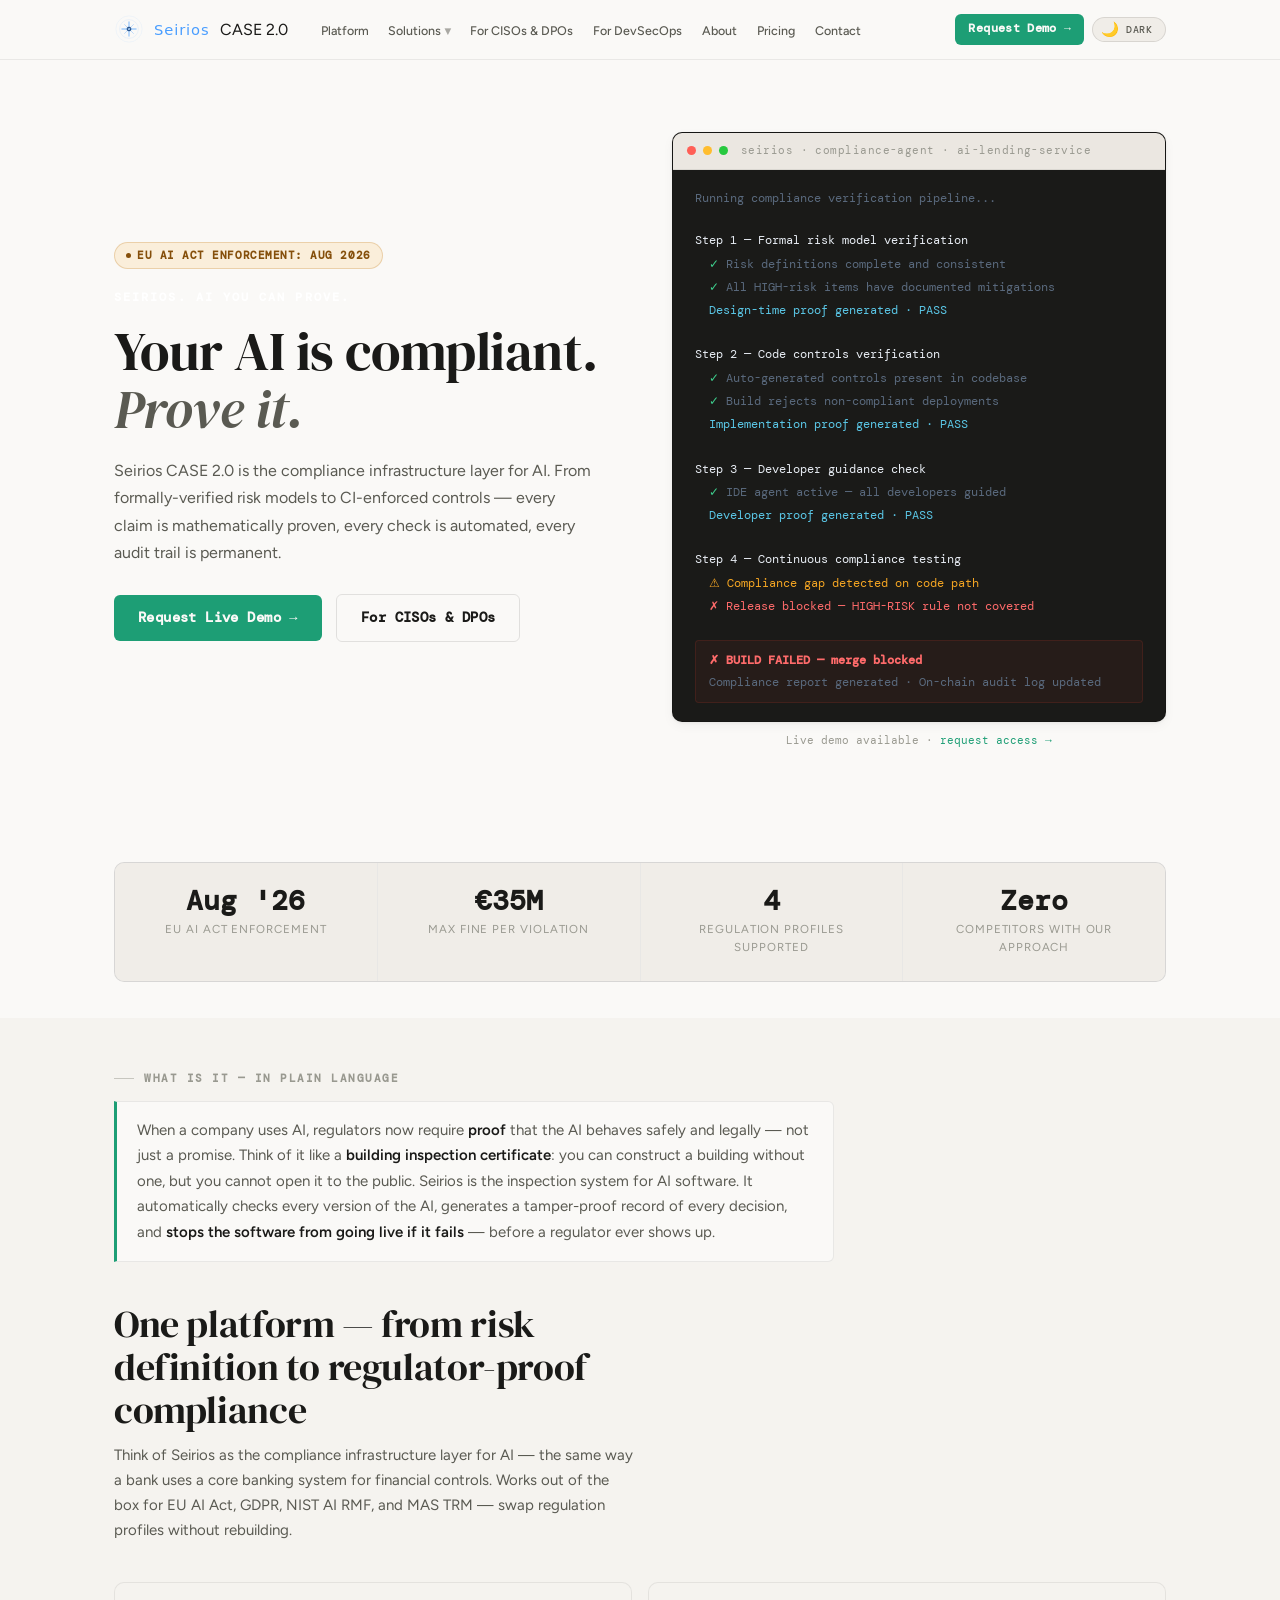
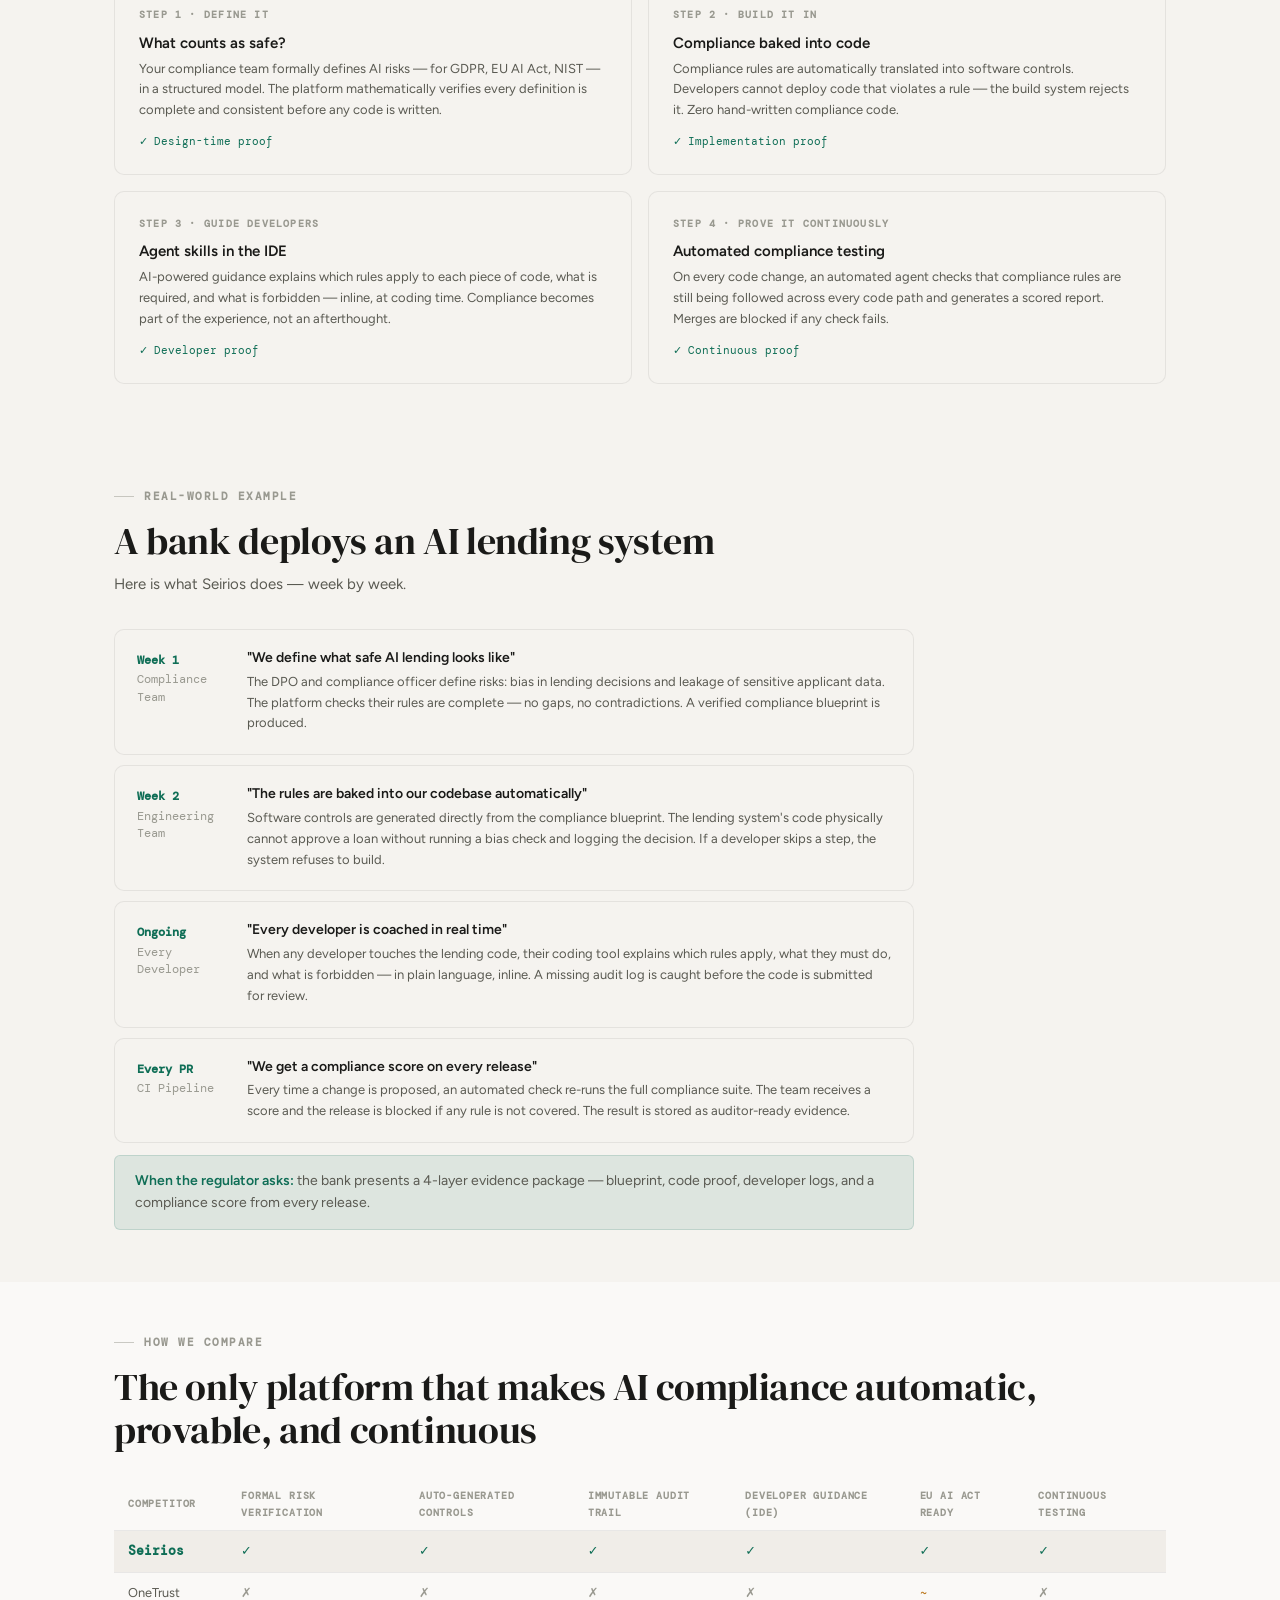
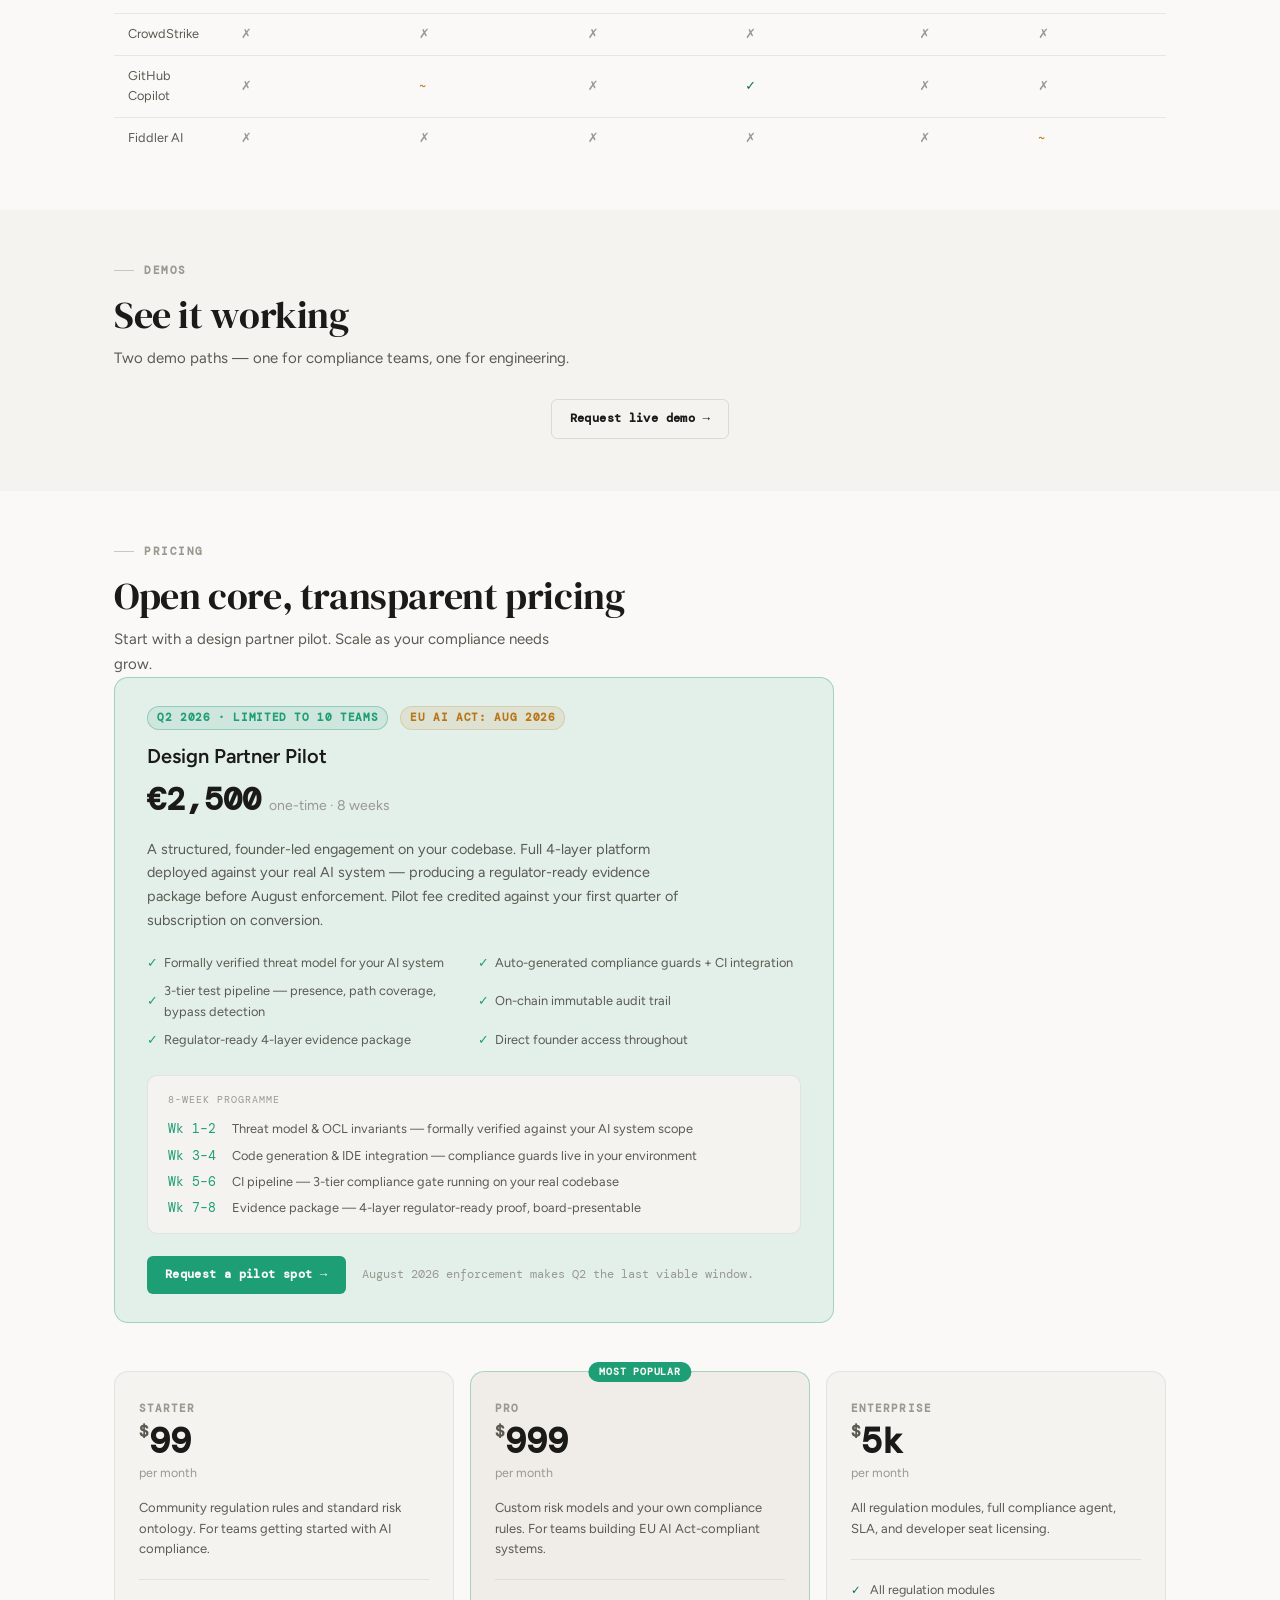
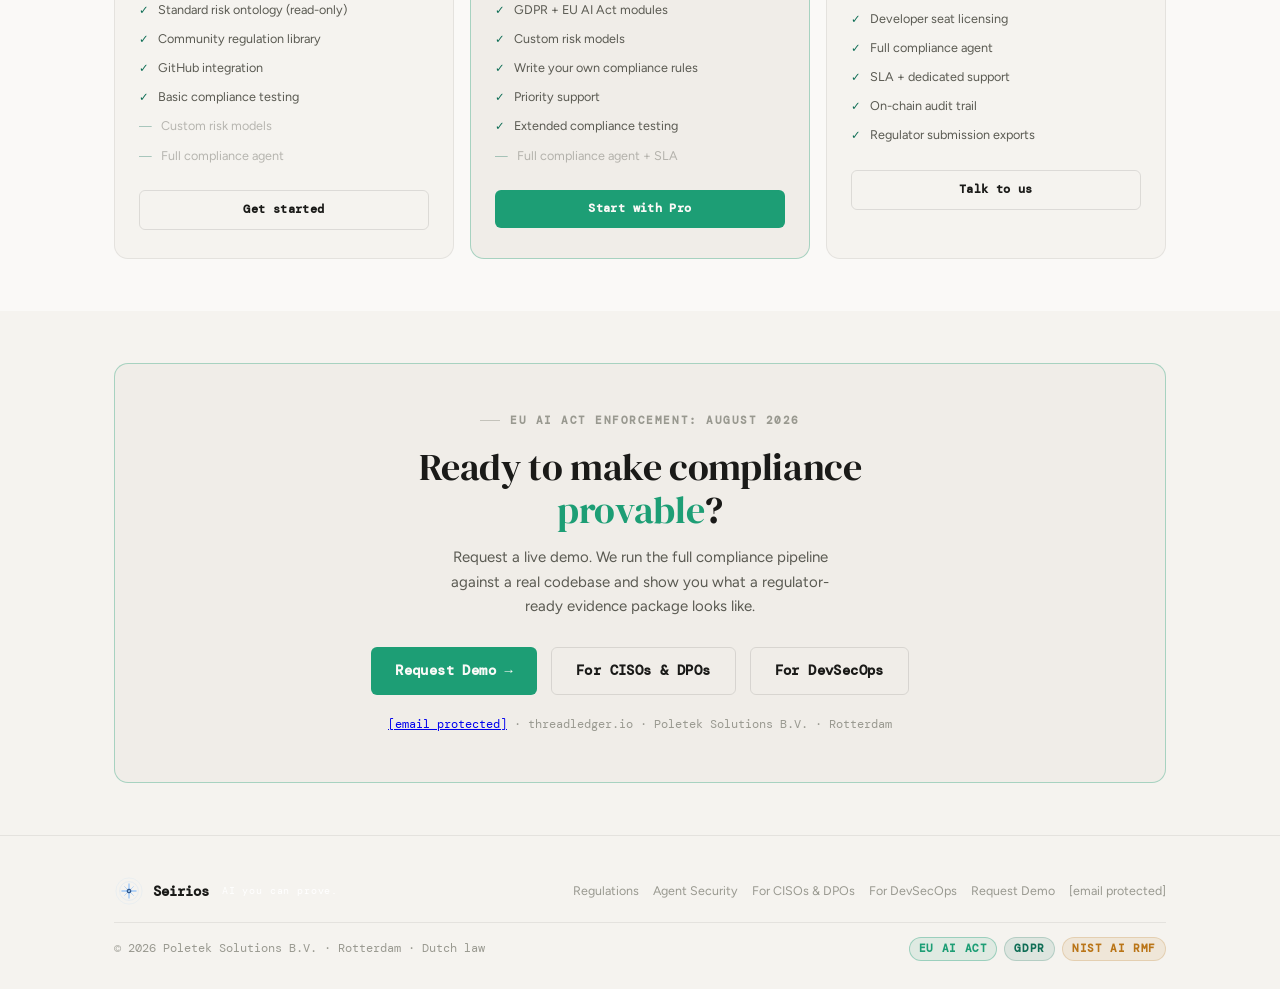
==== commit 2ba3742f: "added piot pricing to website" ====
--- a/index.html
+++ b/index.html
@@ -1140,24 +1140,45 @@
       <p style="color:var(--text-secondary);max-width:440px;font-size:0.9375rem;line-height:1.65;">Start with a design partner pilot. Scale as your compliance needs grow.</p>
 
       <!-- PILOT CARD — design partner pricing -->
-      <div style="margin-bottom:32px; padding:24px 28px; background:var(--cyan-dim); border:1px solid var(--border-accent); border-radius:var(--radius-xl); max-width:720px;">
-        <div style="display:flex;align-items:center;gap:12px;margin-bottom:10px;">
-          <span class="badge badge-cyan">Limited availability</span>
+      <div style="margin-bottom:48px; padding:28px 32px; background:var(--cyan-dim); border:1px solid var(--border-accent); border-radius:var(--radius-xl); max-width:720px;">
+        <div style="display:flex;align-items:center;gap:12px;margin-bottom:14px;">
+          <span class="badge badge-cyan">Q2 2026 · Limited to 10 teams</span>
           <span class="badge badge-amber">EU AI Act: Aug 2026</span>
         </div>
-        <h3 style="font-size:1.15rem;margin-bottom:8px;">Design Partner Pilot</h3>
-        <p style="color:var(--text-secondary);font-size:0.9rem;line-height:1.65;max-width:560px;margin-bottom:18px;">
-          We are running a small cohort of fintech and financial services design partners ahead of EU AI Act enforcement. You get full platform access, direct founder support, and co-development on your specific regulation profile. We get real-world validation and a reference customer.
+        <h3 style="font-size:1.25rem;margin-bottom:6px;">Design Partner Pilot</h3>
+        <div style="display:flex;align-items:baseline;gap:8px;margin-bottom:12px;">
+          <span style="font-family:var(--font-mono);font-size:2rem;font-weight:600;color:var(--text-primary);">€2,500</span>
+          <span style="font-size:0.875rem;color:var(--text-muted);">one-time · 8 weeks</span>
+        </div>
+        <p style="color:var(--text-secondary);font-size:0.9rem;line-height:1.65;max-width:560px;margin-bottom:20px;">
+          A structured, founder-led engagement on your codebase. Full 4-layer platform deployed against your real AI system — producing a regulator-ready evidence package before August enforcement. Pilot fee credited against your first quarter of subscription on conversion.
         </p>
-        <ul style="list-style:none;display:flex;flex-wrap:wrap;gap:10px;margin-bottom:18px;">
-          <li style="font-size:0.8rem;color:var(--text-secondary);display:flex;align-items:center;gap:6px;"><span style="color:var(--cyan);">✓</span> 90-day structured pilot</li>
-          <li style="font-size:0.8rem;color:var(--text-secondary);display:flex;align-items:center;gap:6px;"><span style="color:var(--cyan);">✓</span> Full L0–L3 platform access</li>
-          <li style="font-size:0.8rem;color:var(--text-secondary);display:flex;align-items:center;gap:6px;"><span style="color:var(--cyan);">✓</span> Custom regulation profile for your jurisdiction</li>
-          <li style="font-size:0.8rem;color:var(--text-secondary);display:flex;align-items:center;gap:6px;"><span style="color:var(--cyan);">✓</span> Regulator-ready evidence package</li>
-          <li style="font-size:0.8rem;color:var(--text-secondary);display:flex;align-items:center;gap:6px;"><span style="color:var(--cyan);">✓</span> Direct founder access &amp; co-development</li>
-          <li style="font-size:0.8rem;color:var(--text-secondary);display:flex;align-items:center;gap:6px;"><span style="color:var(--cyan);">✓</span> Preferred pricing on conversion to Enterprise</li>
+        <ul style="list-style:none;display:grid;grid-template-columns:repeat(auto-fill,minmax(260px,1fr));gap:8px;margin-bottom:24px;">
+          <li style="font-size:0.8rem;color:var(--text-secondary);display:flex;align-items:center;gap:6px;"><span style="color:var(--cyan);">✓</span> Formally verified threat model for your AI system</li>
+          <li style="font-size:0.8rem;color:var(--text-secondary);display:flex;align-items:center;gap:6px;"><span style="color:var(--cyan);">✓</span> Auto-generated compliance guards + CI integration</li>
+          <li style="font-size:0.8rem;color:var(--text-secondary);display:flex;align-items:center;gap:6px;"><span style="color:var(--cyan);">✓</span> 3-tier test pipeline — presence, path coverage, bypass detection</li>
+          <li style="font-size:0.8rem;color:var(--text-secondary);display:flex;align-items:center;gap:6px;"><span style="color:var(--cyan);">✓</span> On-chain immutable audit trail</li>
+          <li style="font-size:0.8rem;color:var(--text-secondary);display:flex;align-items:center;gap:6px;"><span style="color:var(--cyan);">✓</span> Regulator-ready 4-layer evidence package</li>
+          <li style="font-size:0.8rem;color:var(--text-secondary);display:flex;align-items:center;gap:6px;"><span style="color:var(--cyan);">✓</span> Direct founder access throughout</li>
         </ul>
-        <a href="pages/request-demo.html" class="btn btn-primary">Request Pilot →</a>
+        <!-- 8-week timeline -->
+        <div style="background:var(--bg-deep);border-radius:10px;padding:16px 20px;margin-bottom:22px;border:0.5px solid var(--border-dim);">
+          <div style="font-family:var(--font-mono);font-size:0.62rem;text-transform:uppercase;letter-spacing:0.1em;color:var(--text-muted);margin-bottom:12px;">8-week programme</div>
+          <div style="display:grid;grid-template-columns:auto 1fr;gap:7px 16px;font-size:0.8rem;line-height:1.5;">
+            <span style="font-family:var(--font-mono);color:var(--cyan);white-space:nowrap;">Wk 1–2</span>
+            <span style="color:var(--text-secondary);">Threat model &amp; OCL invariants — formally verified against your AI system scope</span>
+            <span style="font-family:var(--font-mono);color:var(--cyan);white-space:nowrap;">Wk 3–4</span>
+            <span style="color:var(--text-secondary);">Code generation &amp; IDE integration — compliance guards live in your environment</span>
+            <span style="font-family:var(--font-mono);color:var(--cyan);white-space:nowrap;">Wk 5–6</span>
+            <span style="color:var(--text-secondary);">CI pipeline — 3-tier compliance gate running on your real codebase</span>
+            <span style="font-family:var(--font-mono);color:var(--cyan);white-space:nowrap;">Wk 7–8</span>
+            <span style="color:var(--text-secondary);">Evidence package — 4-layer regulator-ready proof, board-presentable</span>
+          </div>
+        </div>
+        <div style="display:flex;align-items:center;gap:16px;flex-wrap:wrap;">
+          <a href="pages/request-demo.html" class="btn btn-primary">Request a pilot spot →</a>
+          <span style="font-size:0.72rem;color:var(--text-muted);font-family:var(--font-mono);">August 2026 enforcement makes Q2 the last viable window.</span>
+        </div>
       </div>
       <!-- END PILOT CARD -->
       <div class="pricing-grid">
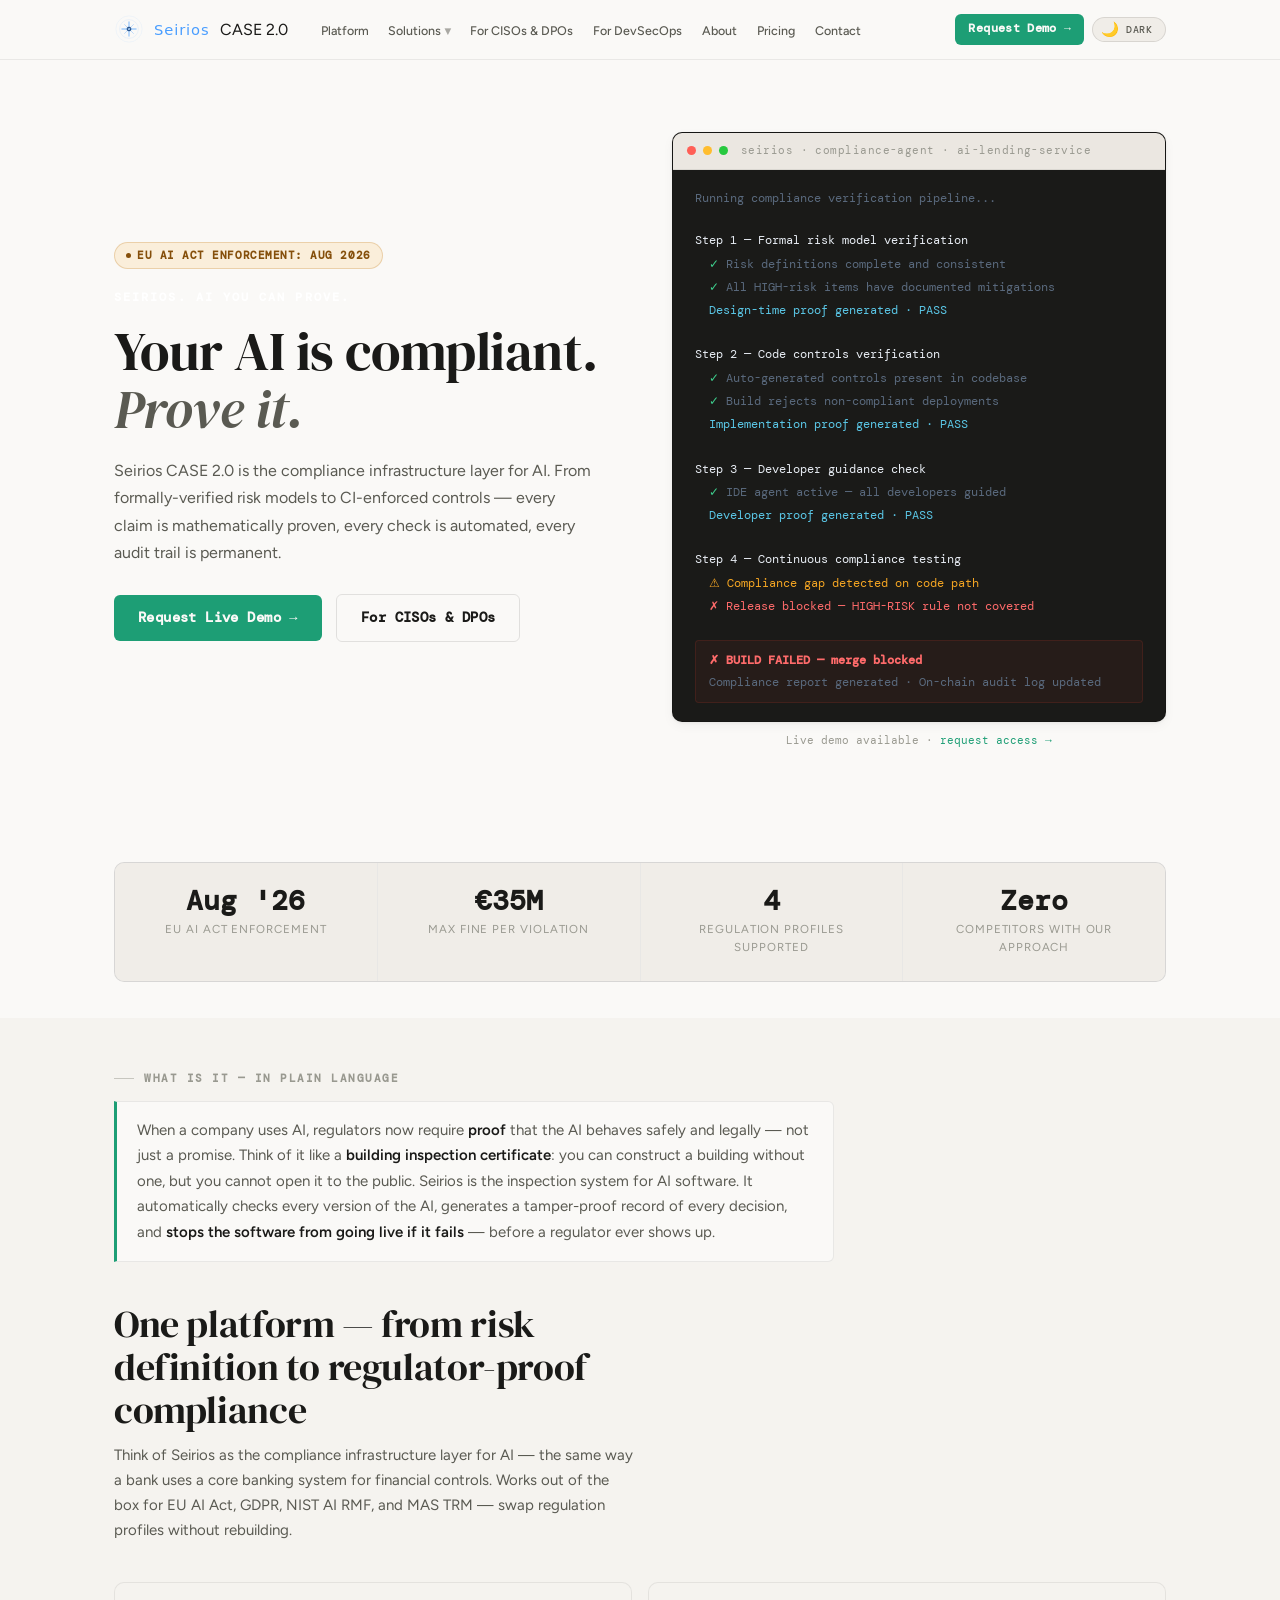
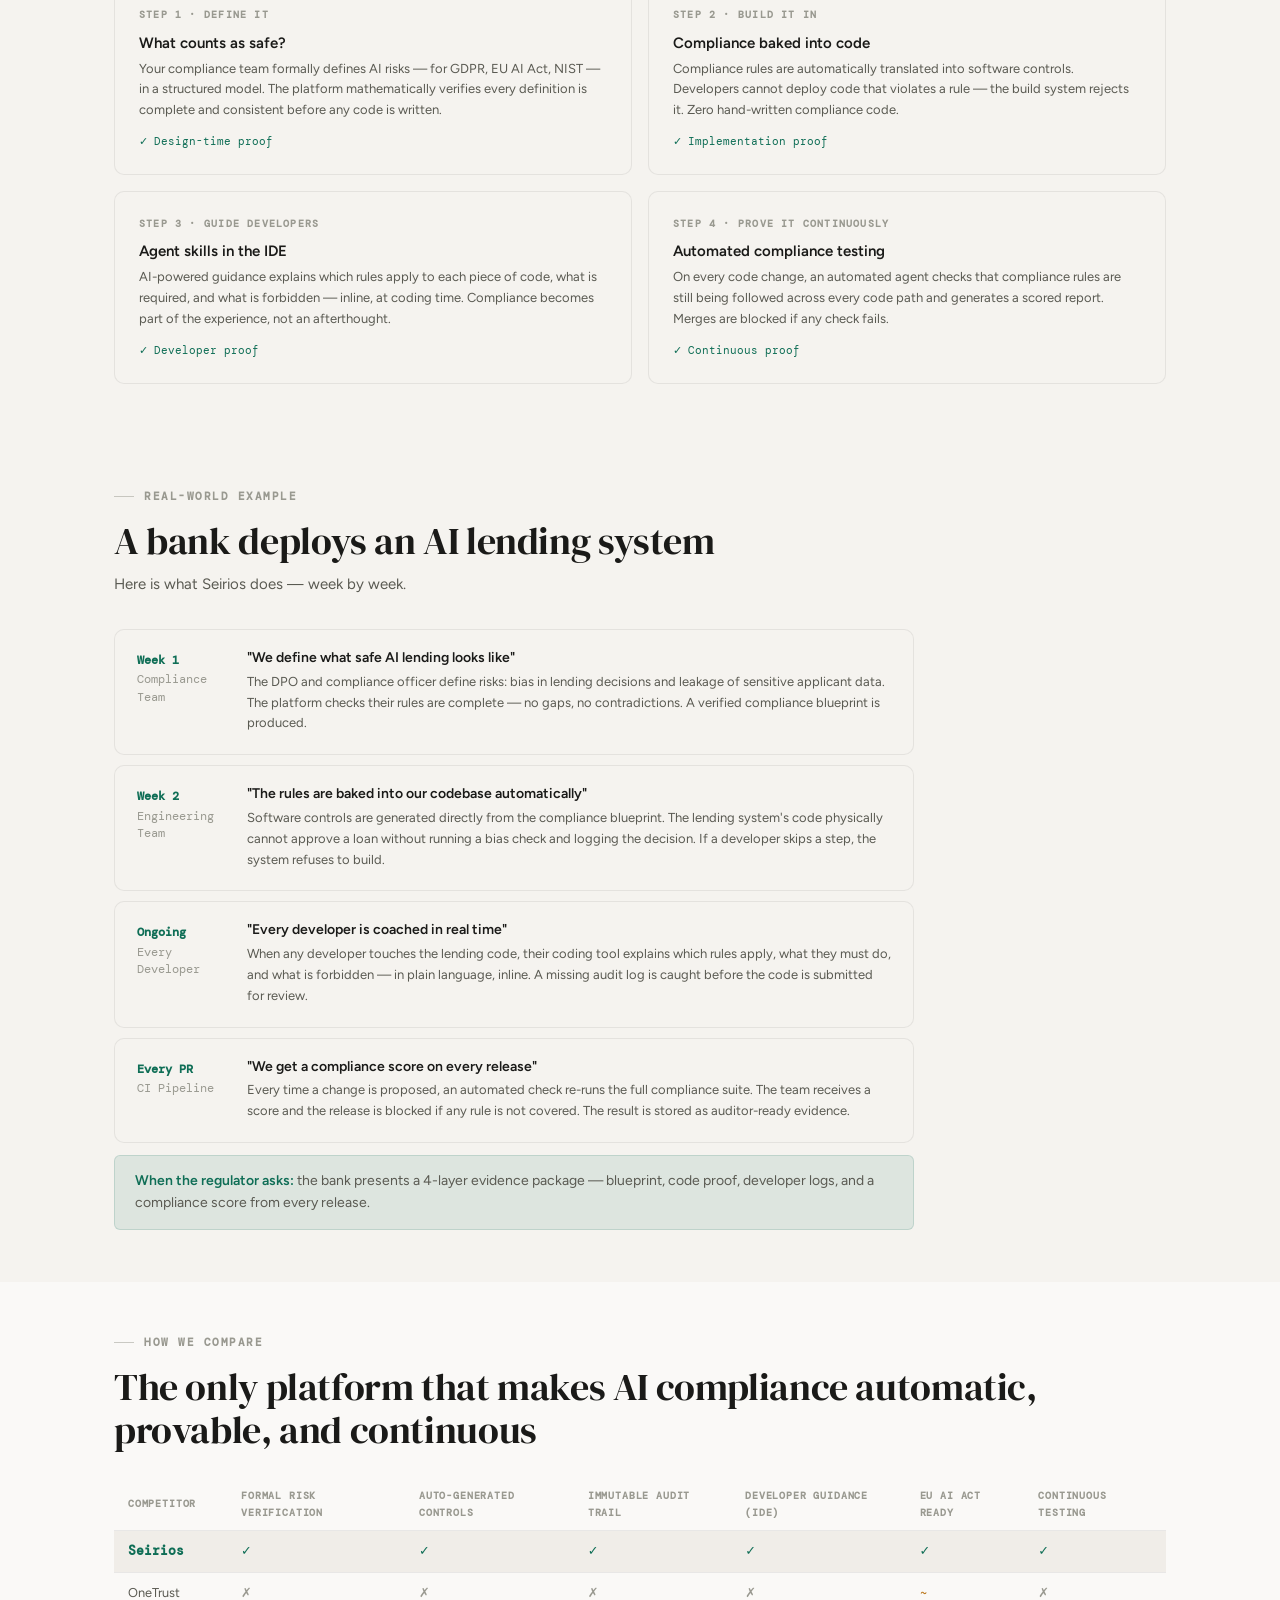
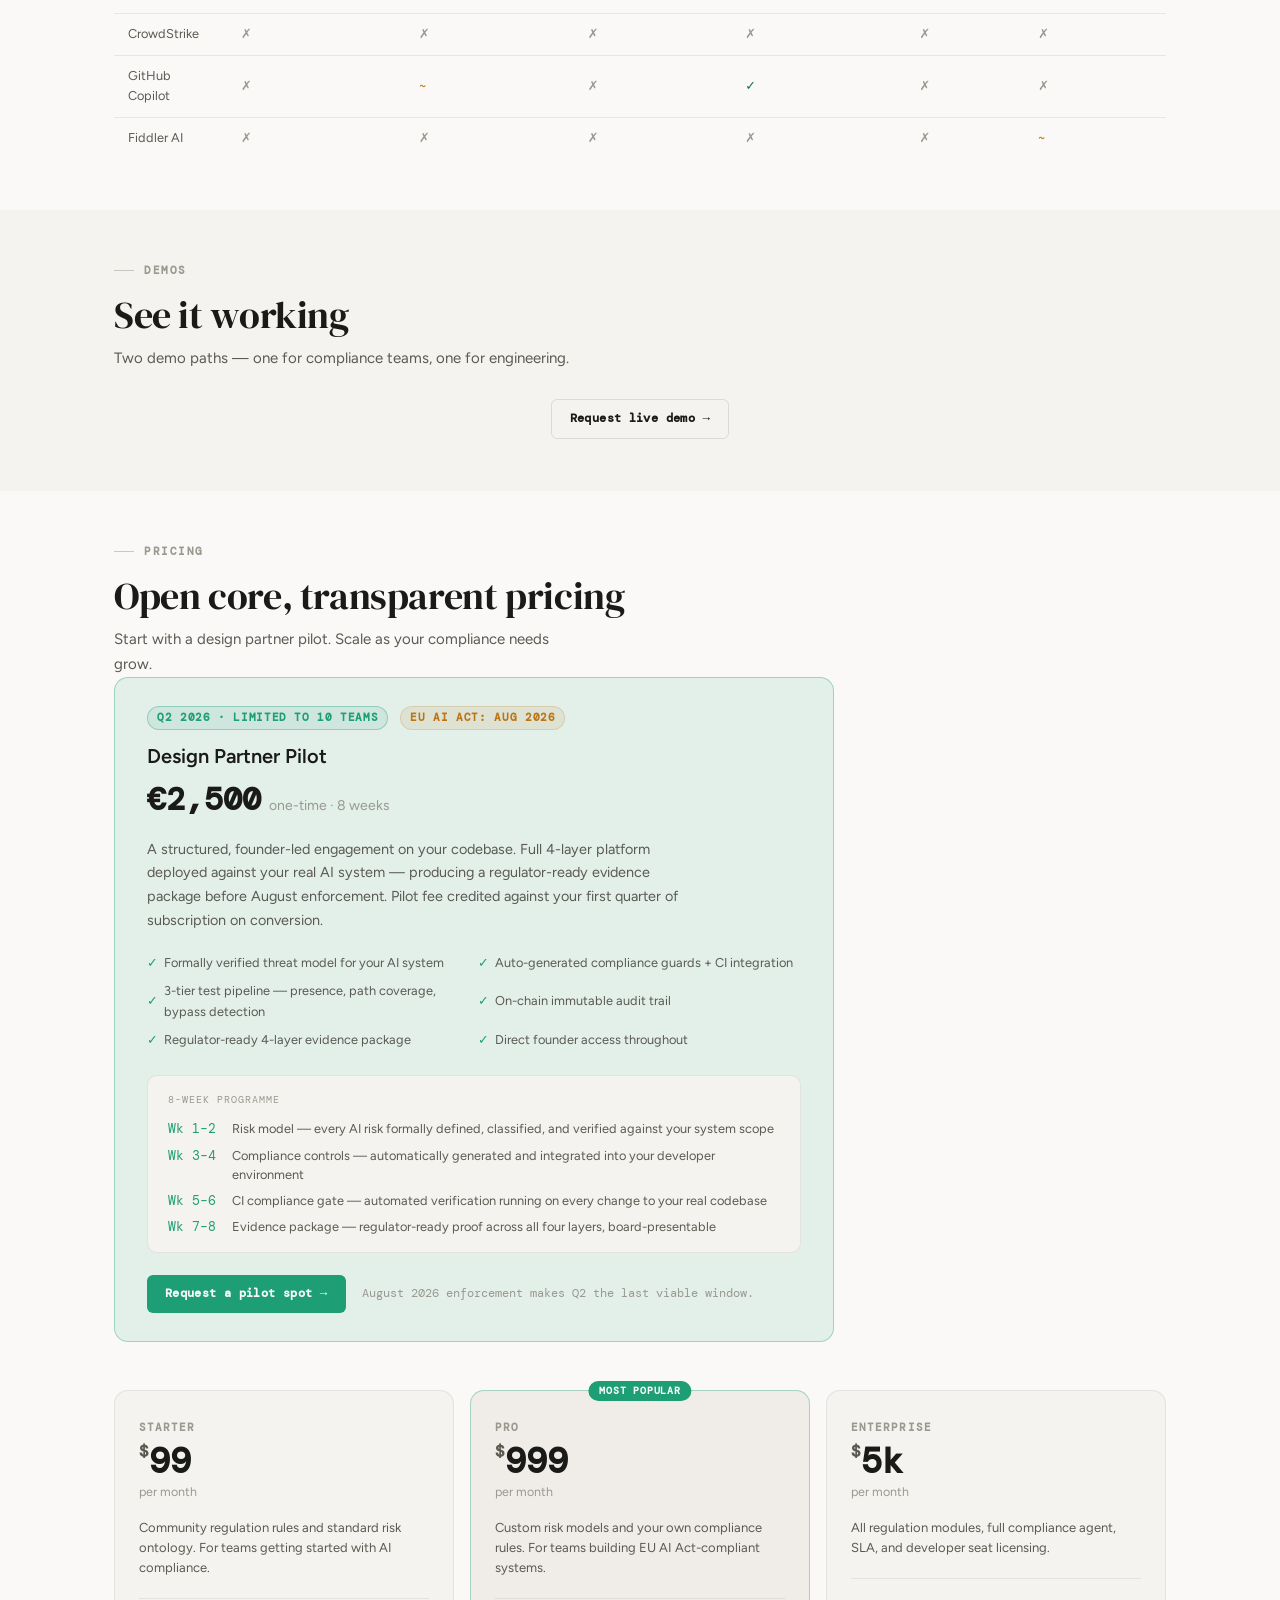
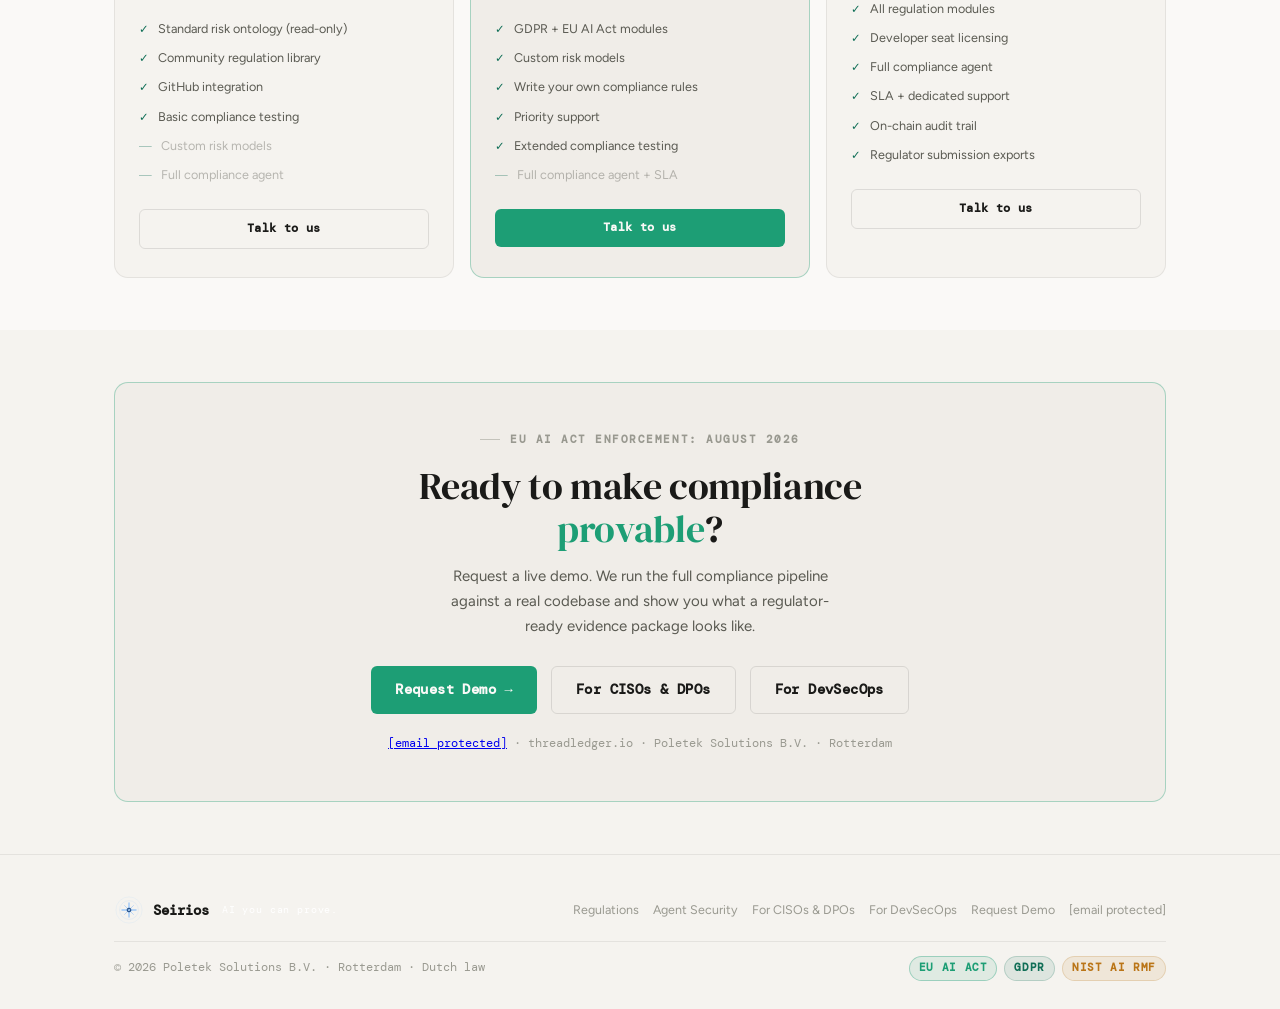
==== commit b5478a03: "update pilot pricing" ====
--- a/index.html
+++ b/index.html
@@ -854,7 +854,7 @@
         <li><a href="for-devops.html">For DevSecOps</a></li>
         <li><a href="pages/about.html">About</a></li>
         <li><a href="index.html#pricing">Pricing</a></li>
-        <li><a href="/cdn-cgi/l/email-protection#8eede1e0faefedfacefae6fcebefeae2ebeae9ebfca0e7e1">Contact</a></li>
+        <li><a href="mailto:contact@threadledger.io">Contact</a></li>
       </ul>
       <div class="nav-right">
         <a href="pages/request-demo.html" class="btn btn-primary btn-sm">Request Demo →</a>
@@ -874,7 +874,7 @@
     <a href="for-devops.html">For DevSecOps</a>
     <a href="pages/about.html">About</a>
     <a href="index.html#pricing">Pricing</a>
-    <a href="/cdn-cgi/l/email-protection#a4c7cbcad0c5c7d0e4d0ccd6c1c5c0c8c1c0c3c1d68acdcb">Contact</a>
+    <a href="mailto:contact@threadledger.io">Contact</a>
     <div class="nav-mobile-divider"></div>
     <a href="pages/request-demo.html" style="color:var(--cyan);font-weight:600;">Request Demo →</a>
     <div class="nav-mobile-divider"></div>
@@ -1166,13 +1166,13 @@
           <div style="font-family:var(--font-mono);font-size:0.62rem;text-transform:uppercase;letter-spacing:0.1em;color:var(--text-muted);margin-bottom:12px;">8-week programme</div>
           <div style="display:grid;grid-template-columns:auto 1fr;gap:7px 16px;font-size:0.8rem;line-height:1.5;">
             <span style="font-family:var(--font-mono);color:var(--cyan);white-space:nowrap;">Wk 1–2</span>
-            <span style="color:var(--text-secondary);">Threat model &amp; OCL invariants — formally verified against your AI system scope</span>
+            <span style="color:var(--text-secondary);">Risk model — every AI risk formally defined, classified, and verified against your system scope</span>
             <span style="font-family:var(--font-mono);color:var(--cyan);white-space:nowrap;">Wk 3–4</span>
-            <span style="color:var(--text-secondary);">Code generation &amp; IDE integration — compliance guards live in your environment</span>
+            <span style="color:var(--text-secondary);">Compliance controls — automatically generated and integrated into your developer environment</span>
             <span style="font-family:var(--font-mono);color:var(--cyan);white-space:nowrap;">Wk 5–6</span>
-            <span style="color:var(--text-secondary);">CI pipeline — 3-tier compliance gate running on your real codebase</span>
+            <span style="color:var(--text-secondary);">CI compliance gate — automated verification running on every change to your real codebase</span>
             <span style="font-family:var(--font-mono);color:var(--cyan);white-space:nowrap;">Wk 7–8</span>
-            <span style="color:var(--text-secondary);">Evidence package — 4-layer regulator-ready proof, board-presentable</span>
+            <span style="color:var(--text-secondary);">Evidence package — regulator-ready proof across all four layers, board-presentable</span>
           </div>
         </div>
         <div style="display:flex;align-items:center;gap:16px;flex-wrap:wrap;">
@@ -1195,7 +1195,7 @@
             <li style="opacity:0.4"><span class="feature-check">—</span> Custom risk models</li>
             <li style="opacity:0.4"><span class="feature-check">—</span> Full compliance agent</li>
           </ul>
-          <a href="/cdn-cgi/l/email-protection#6f0c00011b0e0c1b2f1b071d0a0e0b030a0b080a1d410600" class="btn btn-outline" style="width:100%;justify-content:center;">Get started</a>
+          <a href="mailto:contact@threadledger.io" class="btn btn-outline" style="width:100%;justify-content:center;">Talk to us</a>
         </div>
         <div class="price-card featured">
           <div class="featured-badge">Most Popular</div>
@@ -1211,7 +1211,7 @@
             <li><span class="feature-check">✓</span> Extended compliance testing</li>
             <li style="opacity:0.4"><span class="feature-check">—</span> Full compliance agent + SLA</li>
           </ul>
-          <a href="/cdn-cgi/l/email-protection#791a16170d181a0d390d110b1c181d151c1d1e1c0b571016" class="btn btn-primary" style="width:100%;justify-content:center;">Start with Pro</a>
+          <a href="mailto:contact@threadledger.io" class="btn btn-primary" style="width:100%;justify-content:center;">Talk to us</a>
         </div>
         <div class="price-card">
           <div class="price-plan">Enterprise</div>
@@ -1226,7 +1226,7 @@
             <li><span class="feature-check">✓</span> On-chain audit trail</li>
             <li><span class="feature-check">✓</span> Regulator submission exports</li>
           </ul>
-          <a href="/cdn-cgi/l/email-protection#85e6eaebf1e4e6f1c5f1edf7e0e4e1e9e0e1e2e0f7abecea" class="btn btn-outline" style="width:100%;justify-content:center;">Talk to us</a>
+          <a href="mailto:contact@threadledger.io" class="btn btn-outline" style="width:100%;justify-content:center;">Talk to us</a>
         </div>
       </div>
     </div>
@@ -1244,12 +1244,12 @@
           Request a live demo. We run the full compliance pipeline against a real codebase and show you what a regulator-ready evidence package looks like.
         </p>
         <div style="display:flex;gap:14px;justify-content:center;flex-wrap:wrap;">
-          <a href="/cdn-cgi/l/email-protection#a2c1cdccd6c3c1d6e2d6cad0c7c3c6cec7c6c5c7d08ccbcd" class="btn btn-primary btn-lg">Request Demo →</a>
+          <a href="mailto:contact@threadledger.io" class="btn btn-primary btn-lg">Request Demo →</a>
           <a href="for-ciso.html" class="btn btn-outline btn-lg">For CISOs &amp; DPOs</a>
           <a href="for-devops.html" class="btn btn-outline btn-lg">For DevSecOps</a>
         </div>
         <p style="margin-top:20px;font-size:0.75rem;color:var(--text-muted);font-family:var(--font-mono);">
-          <a href="/cdn-cgi/l/email-protection#a1c2cecfd5c0c2d5e1d5c9d3c4c0c5cdc4c5c6c4d38fc8ce"><span class="__cf_email__" data-cfemail="3d5e5253495c5e497d49554f585c595158595a584f135452">[email&#160;protected]</span></a> · threadledger.io · Poletek Solutions B.V. · Rotterdam
+          <a href="mailto:contact@threadledger.io"><span class="__cf_email__" data-cfemail="3d5e5253495c5e497d49554f585c595158595a584f135452">[email&#160;protected]</span></a> · threadledger.io · Poletek Solutions B.V. · Rotterdam
         </p>
       </div>
     </div>
@@ -1286,7 +1286,7 @@
           <a href="for-ciso.html" style="color:var(--text-muted); text-decoration:none; font-size:0.78rem; white-space:nowrap;">For CISOs &amp; DPOs</a>
           <a href="for-devops.html" style="color:var(--text-muted); text-decoration:none; font-size:0.78rem; white-space:nowrap;">For DevSecOps</a>
           <a href="pages/request-demo.html" style="color:var(--text-muted); text-decoration:none; font-size:0.78rem; white-space:nowrap;">Request Demo</a>
-          <a href="/cdn-cgi/l/email-protection#6d0e0203190c0e192d19051f080c090108090a081f430402" style="color:var(--text-muted); text-decoration:none; font-size:0.78rem; white-space:nowrap;"><span class="__cf_email__" data-cfemail="c7a4a8a9b3a6a4b387b3afb5a2a6a3aba2a3a0a2b5e9aea8">[email&#160;protected]</span></a>
+          <a href="mailto:contact@threadledger.io" style="color:var(--text-muted); text-decoration:none; font-size:0.78rem; white-space:nowrap;"><span class="__cf_email__" data-cfemail="c7a4a8a9b3a6a4b387b3afb5a2a6a3aba2a3a0a2b5e9aea8">[email&#160;protected]</span></a>
         </div>
       </div>
       <div style="height:0.5px; background:var(--border-dim); margin-bottom:14px;"></div>
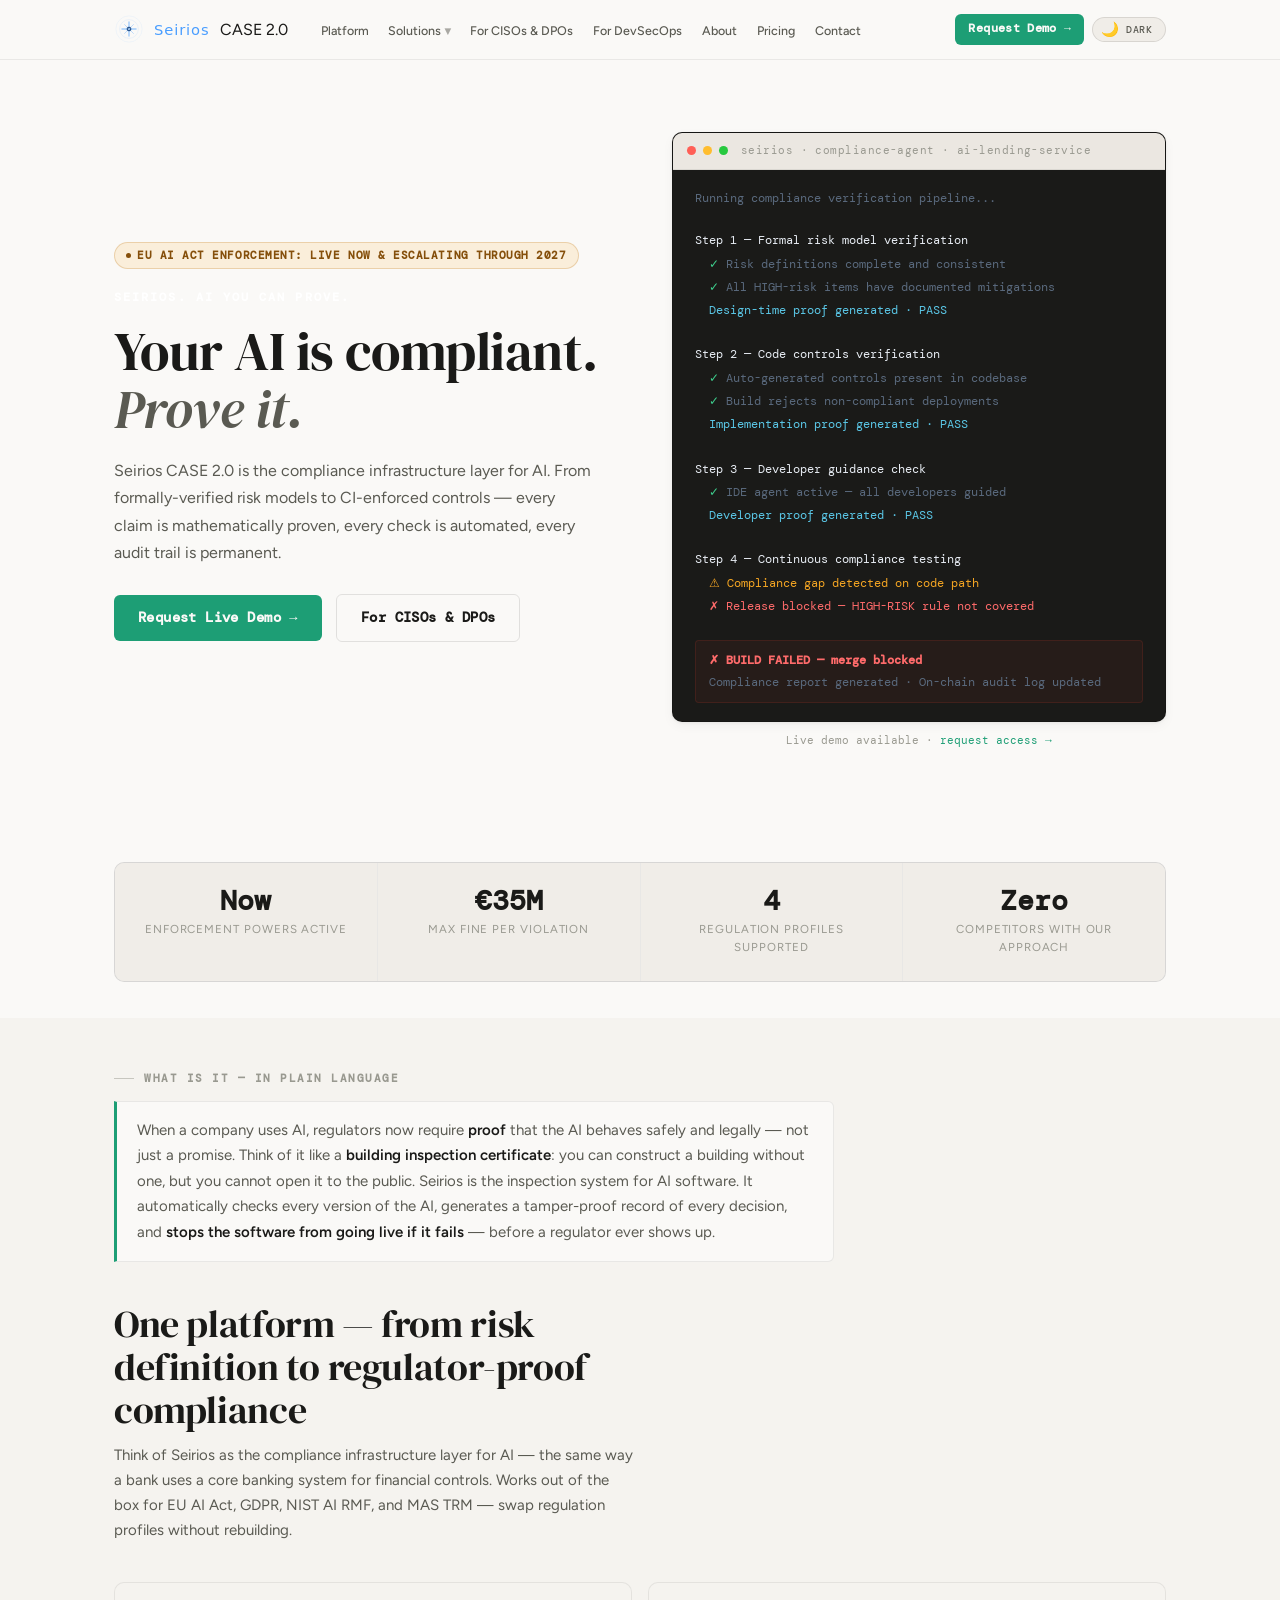
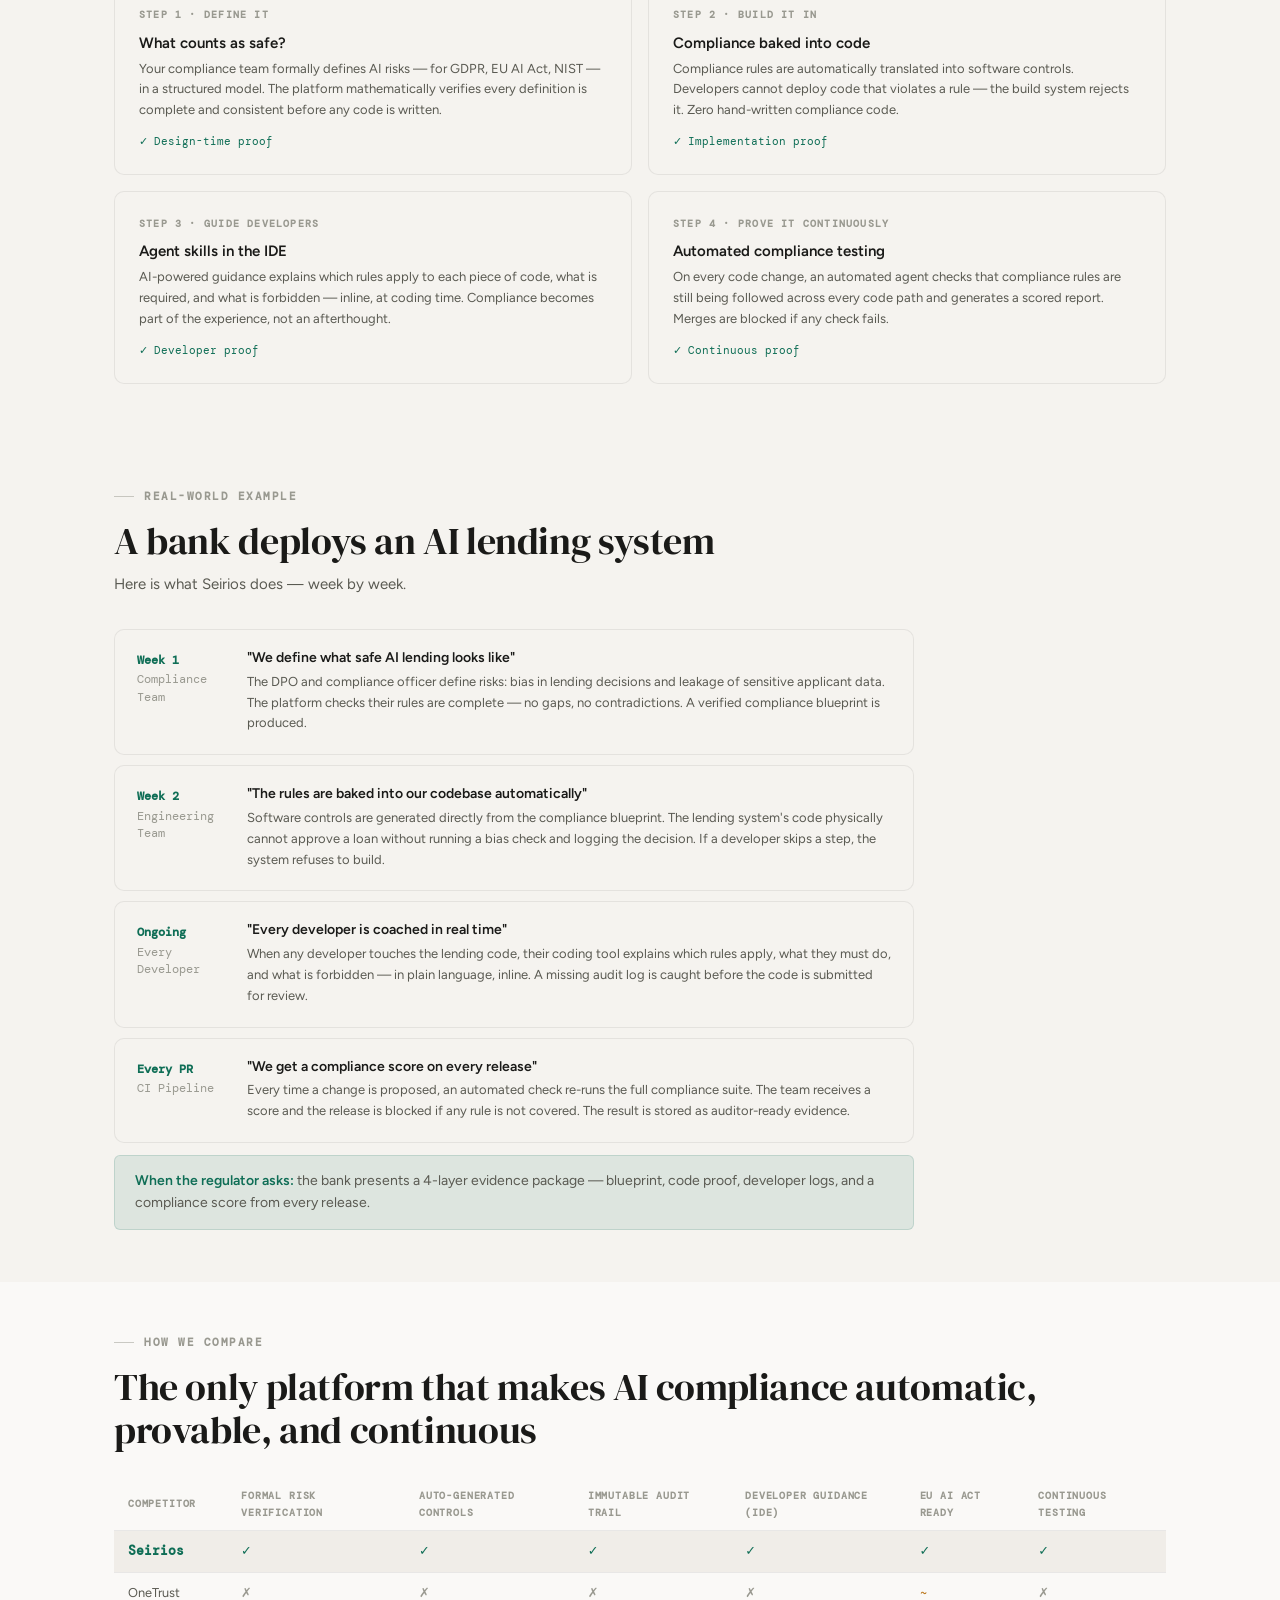
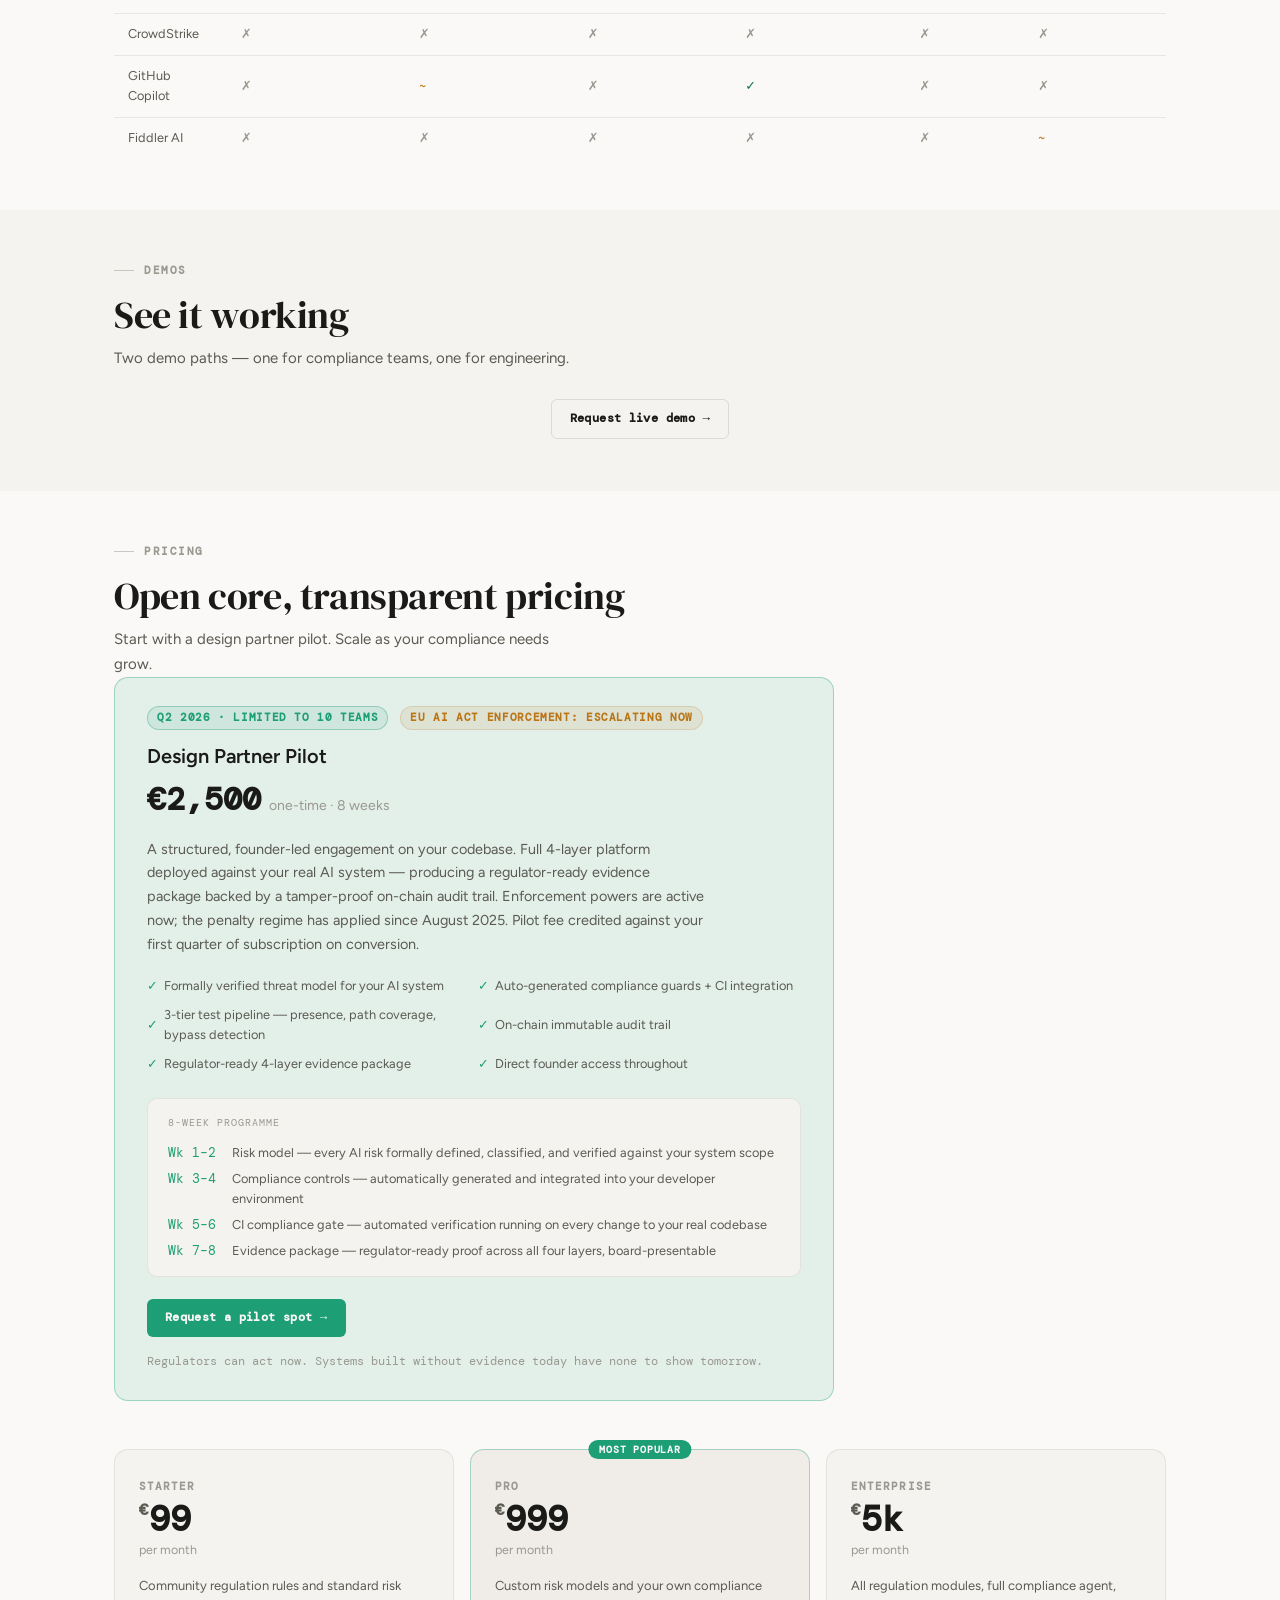
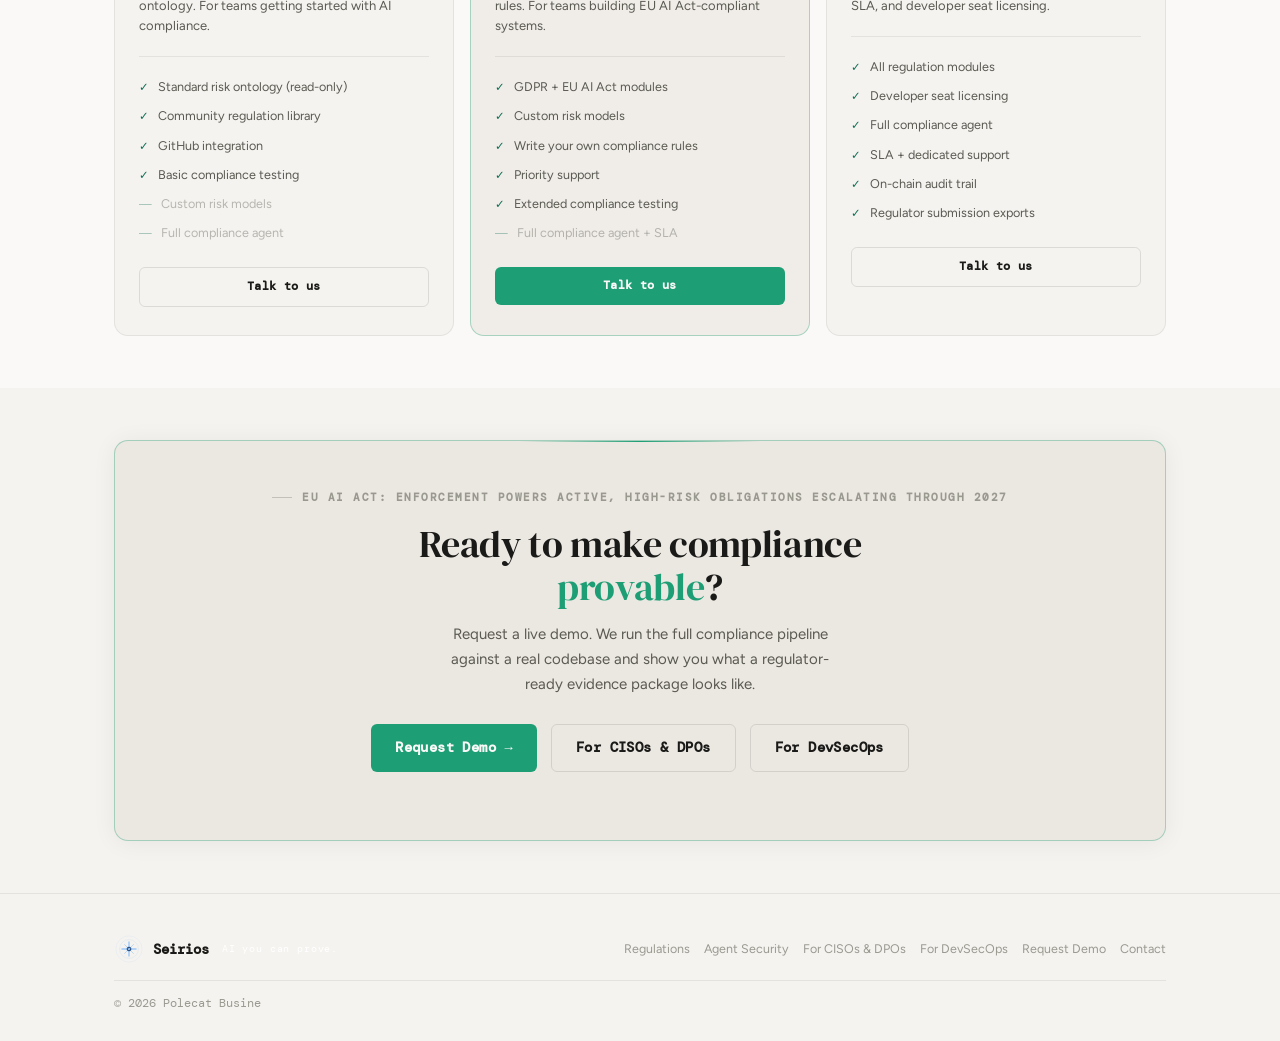
==== commit 1c2c85cd: "updated text to reflect proposed delay of EU AI Act, incl. removing 'Aug 26 is your hard deadline'" ====
--- a/index.html
+++ b/index.html
@@ -126,7 +126,7 @@
         gap: 5px;
       }
     }
-  
+
     /* ── DESIGN SYSTEM ── */
 /* ============================================================
    SEIRIOS DESIGN SYSTEM — DUAL THEME
@@ -603,7 +603,7 @@
   .stat-grid  { grid-template-columns: repeat(2, 1fr); font-size: 0.85em; }
 }
 }
-  
+
             /* ── CASE 2.0 badge ── */
     .nav-product-badge {
       display: inline-flex; align-items: center;
@@ -746,6 +746,28 @@
     .cross   { color: var(--text-muted); }
     .partial { color: var(--amber); }
 
+    /* ── Mobile card layout for comparison table ── */
+    .comp-cards { display: none; margin-top: 28px; display: flex; flex-direction: column; gap: 12px; }
+    .comp-card { background: var(--bg-card); border: 0.5px solid var(--border-dim); border-radius: var(--radius-lg); padding: 16px 18px; }
+    .comp-card.ours { border-color: var(--border-accent); background: var(--bg-surface); }
+    .comp-card-name { font-family: var(--font-mono); font-weight: 600; font-size: 0.875rem; margin-bottom: 12px; color: var(--text-primary); }
+    .comp-card.ours .comp-card-name { color: var(--green); }
+    [data-theme="dark"] .comp-card.ours .comp-card-name { color: var(--cyan); }
+    .comp-card-features { display: grid; grid-template-columns: 1fr 1fr; gap: 7px 12px; }
+    .comp-card-feature { display: flex; align-items: center; gap: 6px; font-size: 0.72rem; color: var(--text-secondary); }
+    .comp-card-feature .check { font-size: 0.72rem; }
+    .comp-card-feature .cross { font-size: 0.72rem; }
+    .comp-card-feature .partial { font-size: 0.72rem; }
+
+    /* Show table on desktop, cards on mobile */
+    @media (max-width: 700px) {
+      .comp-table { display: none; }
+      .comp-cards { display: flex; }
+    }
+    @media (min-width: 701px) {
+      .comp-cards { display: none; }
+    }
+
     /* ── Pricing ── */
     .pricing-grid { display: grid; grid-template-columns: repeat(3, 1fr); gap: 16px; margin-top: 40px; }
     .price-card {
@@ -774,13 +796,16 @@
 
     /* ── CTA banner ── */
     .cta-banner {
-      border: 0.5px solid var(--border-accent);
+      border: 1px solid var(--border-accent);
       border-radius: var(--radius-xl);
       padding: 48px 40px; text-align: center; position: relative; overflow: hidden;
-      background: var(--bg-surface);
+      background: var(--bg-raised);
+      box-shadow: 0 2px 24px rgba(0,0,0,0.06);
     }
     [data-theme="dark"] .cta-banner {
-      background: linear-gradient(135deg, rgba(0,224,255,0.05) 0%, rgba(0,255,136,0.02) 100%);
+      background: #111d2e;
+      border-color: rgba(0,224,255,0.25);
+      box-shadow: 0 0 40px rgba(0,224,255,0.06), inset 0 0 0 0.5px rgba(0,224,255,0.12);
     }
     .cta-banner::before {
       content: ''; position: absolute; top: 0; left: 50%; transform: translateX(-50%);
@@ -854,7 +879,7 @@
         <li><a href="for-devops.html">For DevSecOps</a></li>
         <li><a href="pages/about.html">About</a></li>
         <li><a href="index.html#pricing">Pricing</a></li>
-        <li><a href="mailto:contact@threadledger.io">Contact</a></li>
+        <li><a href="/cdn-cgi/l/email-protection#ed84838b82ad9e88849f84829ec3959497">Contact</a></li>
       </ul>
       <div class="nav-right">
         <a href="pages/request-demo.html" class="btn btn-primary btn-sm">Request Demo →</a>
@@ -874,7 +899,7 @@
     <a href="for-devops.html">For DevSecOps</a>
     <a href="pages/about.html">About</a>
     <a href="index.html#pricing">Pricing</a>
-    <a href="mailto:contact@threadledger.io">Contact</a>
+    <a href="/cdn-cgi/l/email-protection#1970777f76596a7c706b70766a37616063">Contact</a>
     <div class="nav-mobile-divider"></div>
     <a href="pages/request-demo.html" style="color:var(--cyan);font-weight:600;">Request Demo →</a>
     <div class="nav-mobile-divider"></div>
@@ -894,7 +919,7 @@
 
         <div>
           <div class="urgency-pill">
-            <span class="urgency-dot"></span>EU AI Act enforcement: Aug 2026
+            <span class="urgency-dot"></span>EU AI Act enforcement: live now &amp; escalating through 2027
           </div>
           <p style="font-family:var(--font-mono);font-size:0.72rem;font-weight:600;letter-spacing:0.18em;text-transform:uppercase;color:#ffffff;margin-bottom:14px;">Seirios. AI you can prove.</p>
           <h1 class="display-xl">
@@ -959,7 +984,7 @@
   <section class="section-sm" style="padding-top:32px; position:relative; z-index:1;">
     <div class="container">
       <div class="stat-grid">
-        <div class="stat-item"><div class="stat-value">Aug '26</div><div class="stat-label">EU AI Act enforcement</div></div>
+        <div class="stat-item"><div class="stat-value">Now</div><div class="stat-label">Enforcement powers active</div></div>
         <div class="stat-item"><div class="stat-value">€35M</div><div class="stat-label">Max fine per violation</div></div>
         <div class="stat-item"><div class="stat-value">4</div><div class="stat-label">Regulation profiles supported</div></div>
         <div class="stat-item"><div class="stat-value">Zero</div><div class="stat-label">Competitors with our approach</div></div>
@@ -1077,6 +1102,71 @@
           </tr>
         </tbody>
       </table>
+
+      <!-- Mobile card layout — hidden on desktop via CSS -->
+      <div class="comp-cards" aria-label="Competitor comparison">
+
+        <div class="comp-card ours">
+          <div class="comp-card-name">✦ Seirios</div>
+          <div class="comp-card-features">
+            <div class="comp-card-feature"><span class="check">✓</span> Formal Risk Verification</div>
+            <div class="comp-card-feature"><span class="check">✓</span> Auto-Generated Controls</div>
+            <div class="comp-card-feature"><span class="check">✓</span> Immutable Audit Trail</div>
+            <div class="comp-card-feature"><span class="check">✓</span> Developer Guidance</div>
+            <div class="comp-card-feature"><span class="check">✓</span> EU AI Act Ready</div>
+            <div class="comp-card-feature"><span class="check">✓</span> Continuous Testing</div>
+          </div>
+        </div>
+
+        <div class="comp-card">
+          <div class="comp-card-name">OneTrust</div>
+          <div class="comp-card-features">
+            <div class="comp-card-feature"><span class="cross">✗</span> Formal Risk Verification</div>
+            <div class="comp-card-feature"><span class="cross">✗</span> Auto-Generated Controls</div>
+            <div class="comp-card-feature"><span class="cross">✗</span> Immutable Audit Trail</div>
+            <div class="comp-card-feature"><span class="cross">✗</span> Developer Guidance</div>
+            <div class="comp-card-feature"><span class="partial">~</span> EU AI Act Ready</div>
+            <div class="comp-card-feature"><span class="cross">✗</span> Continuous Testing</div>
+          </div>
+        </div>
+
+        <div class="comp-card">
+          <div class="comp-card-name">CrowdStrike</div>
+          <div class="comp-card-features">
+            <div class="comp-card-feature"><span class="cross">✗</span> Formal Risk Verification</div>
+            <div class="comp-card-feature"><span class="cross">✗</span> Auto-Generated Controls</div>
+            <div class="comp-card-feature"><span class="cross">✗</span> Immutable Audit Trail</div>
+            <div class="comp-card-feature"><span class="cross">✗</span> Developer Guidance</div>
+            <div class="comp-card-feature"><span class="cross">✗</span> EU AI Act Ready</div>
+            <div class="comp-card-feature"><span class="cross">✗</span> Continuous Testing</div>
+          </div>
+        </div>
+
+        <div class="comp-card">
+          <div class="comp-card-name">GitHub Copilot</div>
+          <div class="comp-card-features">
+            <div class="comp-card-feature"><span class="cross">✗</span> Formal Risk Verification</div>
+            <div class="comp-card-feature"><span class="partial">~</span> Auto-Generated Controls</div>
+            <div class="comp-card-feature"><span class="cross">✗</span> Immutable Audit Trail</div>
+            <div class="comp-card-feature"><span class="check">✓</span> Developer Guidance</div>
+            <div class="comp-card-feature"><span class="cross">✗</span> EU AI Act Ready</div>
+            <div class="comp-card-feature"><span class="cross">✗</span> Continuous Testing</div>
+          </div>
+        </div>
+
+        <div class="comp-card">
+          <div class="comp-card-name">Fiddler AI</div>
+          <div class="comp-card-features">
+            <div class="comp-card-feature"><span class="cross">✗</span> Formal Risk Verification</div>
+            <div class="comp-card-feature"><span class="cross">✗</span> Auto-Generated Controls</div>
+            <div class="comp-card-feature"><span class="cross">✗</span> Immutable Audit Trail</div>
+            <div class="comp-card-feature"><span class="cross">✗</span> Developer Guidance</div>
+            <div class="comp-card-feature"><span class="cross">✗</span> EU AI Act Ready</div>
+            <div class="comp-card-feature"><span class="partial">~</span> Continuous Testing</div>
+          </div>
+        </div>
+
+      </div>
     </div>
   </section>
 
@@ -1143,7 +1233,7 @@
       <div style="margin-bottom:48px; padding:28px 32px; background:var(--cyan-dim); border:1px solid var(--border-accent); border-radius:var(--radius-xl); max-width:720px;">
         <div style="display:flex;align-items:center;gap:12px;margin-bottom:14px;">
           <span class="badge badge-cyan">Q2 2026 · Limited to 10 teams</span>
-          <span class="badge badge-amber">EU AI Act: Aug 2026</span>
+          <span class="badge badge-amber">EU AI Act enforcement: escalating now</span>
         </div>
         <h3 style="font-size:1.25rem;margin-bottom:6px;">Design Partner Pilot</h3>
         <div style="display:flex;align-items:baseline;gap:8px;margin-bottom:12px;">
@@ -1151,7 +1241,7 @@
           <span style="font-size:0.875rem;color:var(--text-muted);">one-time · 8 weeks</span>
         </div>
         <p style="color:var(--text-secondary);font-size:0.9rem;line-height:1.65;max-width:560px;margin-bottom:20px;">
-          A structured, founder-led engagement on your codebase. Full 4-layer platform deployed against your real AI system — producing a regulator-ready evidence package before August enforcement. Pilot fee credited against your first quarter of subscription on conversion.
+          A structured, founder-led engagement on your codebase. Full 4-layer platform deployed against your real AI system — producing a regulator-ready evidence package backed by a tamper-proof on-chain audit trail. Enforcement powers are active now; the penalty regime has applied since August 2025. Pilot fee credited against your first quarter of subscription on conversion.
         </p>
         <ul style="list-style:none;display:grid;grid-template-columns:repeat(auto-fill,minmax(260px,1fr));gap:8px;margin-bottom:24px;">
           <li style="font-size:0.8rem;color:var(--text-secondary);display:flex;align-items:center;gap:6px;"><span style="color:var(--cyan);">✓</span> Formally verified threat model for your AI system</li>
@@ -1177,14 +1267,14 @@
         </div>
         <div style="display:flex;align-items:center;gap:16px;flex-wrap:wrap;">
           <a href="pages/request-demo.html" class="btn btn-primary">Request a pilot spot →</a>
-          <span style="font-size:0.72rem;color:var(--text-muted);font-family:var(--font-mono);">August 2026 enforcement makes Q2 the last viable window.</span>
+          <span style="font-size:0.72rem;color:var(--text-muted);font-family:var(--font-mono);">Regulators can act now. Systems built without evidence today have none to show tomorrow.</span>
         </div>
       </div>
       <!-- END PILOT CARD -->
       <div class="pricing-grid">
         <div class="price-card">
           <div class="price-plan">Starter</div>
-          <div class="price-amount"><sup>$</sup>99</div>
+          <div class="price-amount"><sup>€</sup>99</div>
           <div class="price-period">per month</div>
           <div class="price-desc">Community regulation rules and standard risk ontology. For teams getting started with AI compliance.</div>
           <ul class="price-features">
@@ -1195,12 +1285,12 @@
             <li style="opacity:0.4"><span class="feature-check">—</span> Custom risk models</li>
             <li style="opacity:0.4"><span class="feature-check">—</span> Full compliance agent</li>
           </ul>
-          <a href="mailto:contact@threadledger.io" class="btn btn-outline" style="width:100%;justify-content:center;">Talk to us</a>
+          <a href="/cdn-cgi/l/email-protection#21484f474e6152444853484e520f59585b" class="btn btn-outline" style="width:100%;justify-content:center;">Talk to us</a>
         </div>
         <div class="price-card featured">
           <div class="featured-badge">Most Popular</div>
           <div class="price-plan">Pro</div>
-          <div class="price-amount"><sup>$</sup>999</div>
+          <div class="price-amount"><sup>€</sup>999</div>
           <div class="price-period">per month</div>
           <div class="price-desc">Custom risk models and your own compliance rules. For teams building EU AI Act-compliant systems.</div>
           <ul class="price-features">
@@ -1211,11 +1301,11 @@
             <li><span class="feature-check">✓</span> Extended compliance testing</li>
             <li style="opacity:0.4"><span class="feature-check">—</span> Full compliance agent + SLA</li>
           </ul>
-          <a href="mailto:contact@threadledger.io" class="btn btn-primary" style="width:100%;justify-content:center;">Talk to us</a>
+          <a href="/cdn-cgi/l/email-protection#026b6c646d4271676b706b6d712c7a7b78" class="btn btn-primary" style="width:100%;justify-content:center;">Talk to us</a>
         </div>
         <div class="price-card">
           <div class="price-plan">Enterprise</div>
-          <div class="price-amount"><sup>$</sup>5k</div>
+          <div class="price-amount"><sup>€</sup>5k</div>
           <div class="price-period">per month</div>
           <div class="price-desc">All regulation modules, full compliance agent, SLA, and developer seat licensing.</div>
           <ul class="price-features">
@@ -1226,7 +1316,7 @@
             <li><span class="feature-check">✓</span> On-chain audit trail</li>
             <li><span class="feature-check">✓</span> Regulator submission exports</li>
           </ul>
-          <a href="mailto:contact@threadledger.io" class="btn btn-outline" style="width:100%;justify-content:center;">Talk to us</a>
+          <a href="/cdn-cgi/l/email-protection#177e7971785764727e657e7864396f6e6d" class="btn btn-outline" style="width:100%;justify-content:center;">Talk to us</a>
         </div>
       </div>
     </div>
@@ -1236,7 +1326,7 @@
   <section class="section" id="request-demo" style="background:var(--bg-deep);">
     <div class="container">
       <div class="cta-banner">
-        <div class="section-label" style="justify-content:center;margin-bottom:16px;">EU AI Act enforcement: August 2026</div>
+        <div class="section-label" style="justify-content:center;margin-bottom:16px;">EU AI Act: enforcement powers active, high-risk obligations escalating through 2027</div>
         <h2 class="display-lg" style="margin-bottom:14px;max-width:560px;margin-left:auto;margin-right:auto;">
           Ready to make compliance <span style="color:var(--cyan);">provable</span>?
         </h2>
@@ -1244,12 +1334,11 @@
           Request a live demo. We run the full compliance pipeline against a real codebase and show you what a regulator-ready evidence package looks like.
         </p>
         <div style="display:flex;gap:14px;justify-content:center;flex-wrap:wrap;">
-          <a href="mailto:contact@threadledger.io" class="btn btn-primary btn-lg">Request Demo →</a>
+          <a href="pages/request-demo.html" class="btn btn-primary btn-lg">Request Demo →</a>
           <a href="for-ciso.html" class="btn btn-outline btn-lg">For CISOs &amp; DPOs</a>
           <a href="for-devops.html" class="btn btn-outline btn-lg">For DevSecOps</a>
         </div>
         <p style="margin-top:20px;font-size:0.75rem;color:var(--text-muted);font-family:var(--font-mono);">
-          <a href="mailto:contact@threadledger.io"><span class="__cf_email__" data-cfemail="3d5e5253495c5e497d49554f585c595158595a584f135452">[email&#160;protected]</span></a> · threadledger.io · Poletek Solutions B.V. · Rotterdam
         </p>
       </div>
     </div>
@@ -1264,17 +1353,13 @@
         <!-- Outer glow ring -->
         <circle cx="16" cy="16" r="14" fill="none" stroke="#4a9eff" stroke-width="0.5" opacity="0.15"/>
         <circle cx="16" cy="16" r="10" fill="none" stroke="#4a9eff" stroke-width="0.5" opacity="0.2"/>
-        <!-- 8-point star cross -->
         <line x1="8.5" y1="16" x2="23.5" y2="16" stroke="#4a9eff" stroke-width="1.5" stroke-linecap="round" opacity="0.5"/>
         <line x1="16" y1="8.5" x2="16" y2="23.5" stroke="#4a9eff" stroke-width="1.5" stroke-linecap="round" opacity="0.5"/>
-        <!-- Diagonals -->
         <line x1="11.2" y1="11.2" x2="20.8" y2="20.8" stroke="#4a9eff" stroke-width="1.0" stroke-linecap="round" opacity="0.35"/>
         <line x1="20.8" y1="11.2" x2="11.2" y2="20.8" stroke="#4a9eff" stroke-width="1.0" stroke-linecap="round" opacity="0.35"/>
-        <!-- Core -->
         <circle cx="16" cy="16" r="2.5" fill="#1a3d6e" stroke="#4a9eff" stroke-width="0.25" opacity="0.9"/>
         <circle cx="16" cy="16" r="1" fill="#8bc4ff"/>
         <circle cx="16" cy="16" r="0.4" fill="#ffffff"/>
-        <!-- Tick -->
         <path d="M15.2 16 L15.8 16.6 L17 15.3" fill="none" stroke="#ffffff" stroke-width="0.4" stroke-linecap="round" stroke-linejoin="round"/>
       </svg>
           <span style="font-family:var(--font-mono); font-weight:600; font-size:0.9rem;">Seirios</span>
@@ -1286,20 +1371,9 @@
           <a href="for-ciso.html" style="color:var(--text-muted); text-decoration:none; font-size:0.78rem; white-space:nowrap;">For CISOs &amp; DPOs</a>
           <a href="for-devops.html" style="color:var(--text-muted); text-decoration:none; font-size:0.78rem; white-space:nowrap;">For DevSecOps</a>
           <a href="pages/request-demo.html" style="color:var(--text-muted); text-decoration:none; font-size:0.78rem; white-space:nowrap;">Request Demo</a>
-          <a href="mailto:contact@threadledger.io" style="color:var(--text-muted); text-decoration:none; font-size:0.78rem; white-space:nowrap;"><span class="__cf_email__" data-cfemail="c7a4a8a9b3a6a4b387b3afb5a2a6a3aba2a3a0a2b5e9aea8">[email&#160;protected]</span></a>
+          <a href="/cdn-cgi/l/email-protection#d9b0b7bfb699aabcb0abb0b6aaf7a1a0a3" style="color:var(--text-muted); text-decoration:none; font-size:0.78rem; white-space:nowrap;">Contact</a>
         </div>
       </div>
       <div style="height:0.5px; background:var(--border-dim); margin-bottom:14px;"></div>
       <div style="display:flex; flex-wrap:wrap; justify-content:space-between; align-items:center; gap:10px;">
-        <span style="font-size:0.72rem; color:var(--text-muted); font-family:var(--font-mono);">© 2026 Poletek Solutions B.V. · Rotterdam · Dutch law</span>
-        <div style="display:flex; gap:7px; flex-wrap:wrap;">
-          <span class="badge badge-cyan">EU AI Act</span>
-          <span class="badge badge-green">GDPR</span>
-          <span class="badge badge-amber">NIST AI RMF</span>
-        </div>
-      </div>
-    </div>
-  </footer>
-
-  <!-- Mobile nav JS -->
-  <script data-cfasync="false" src="/cdn-cgi/scripts/5c5dd728/cloudflare-s+        <span style="font-size:0.72rem; color:var(--text-muted); font-family:var(--font-mono);">© 2026 Polecat Busine
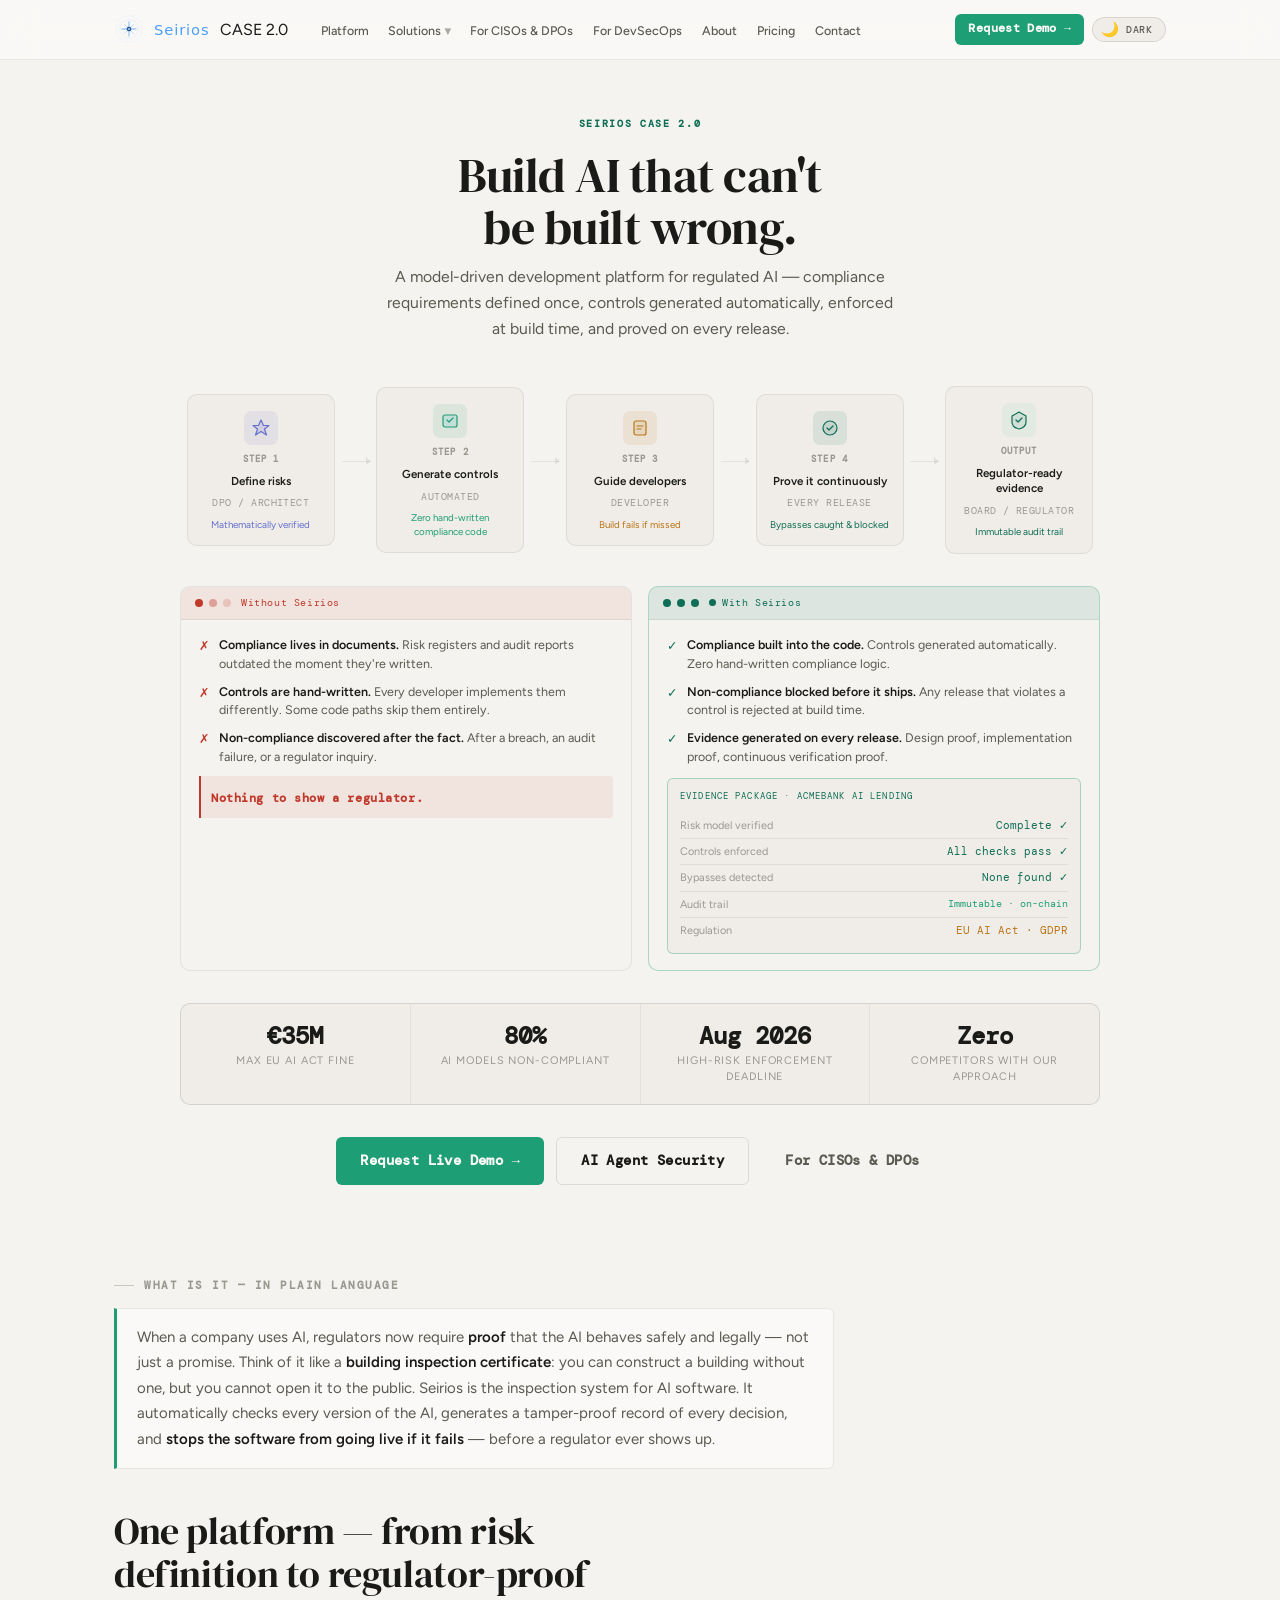
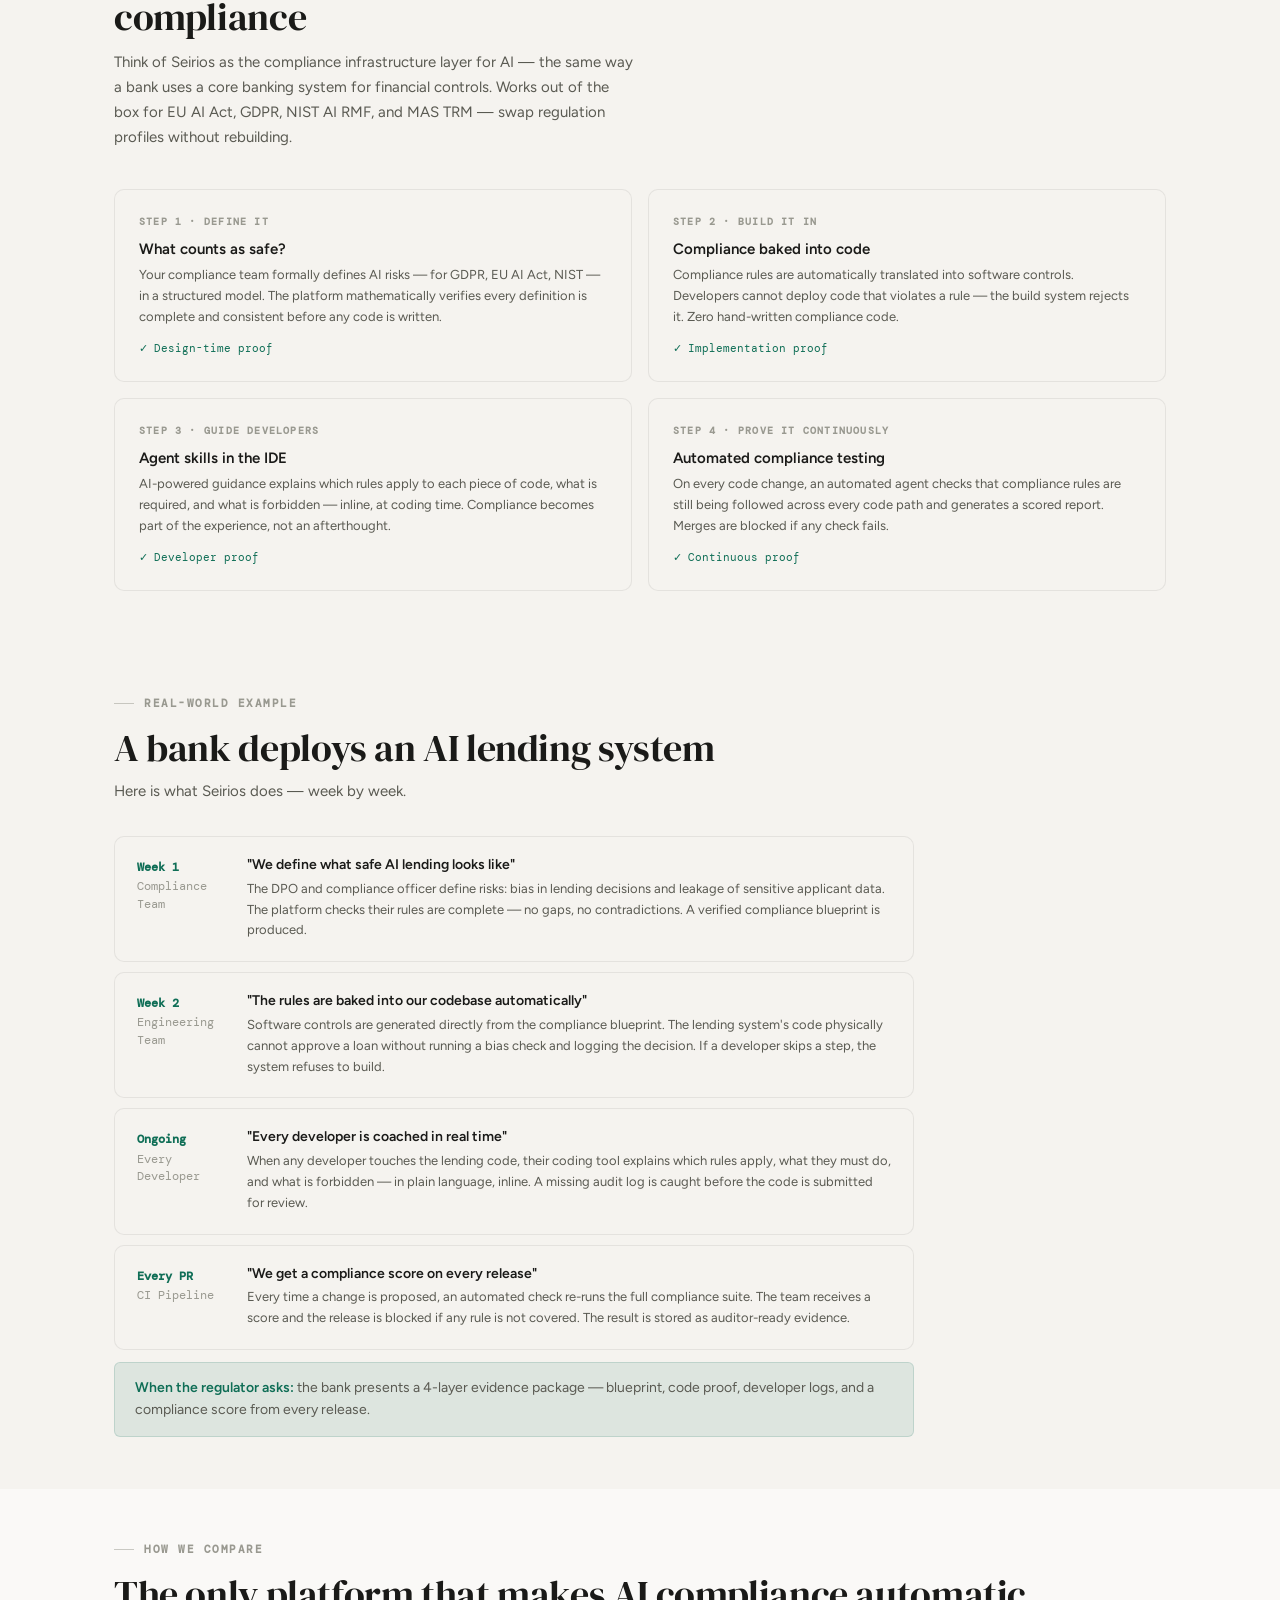
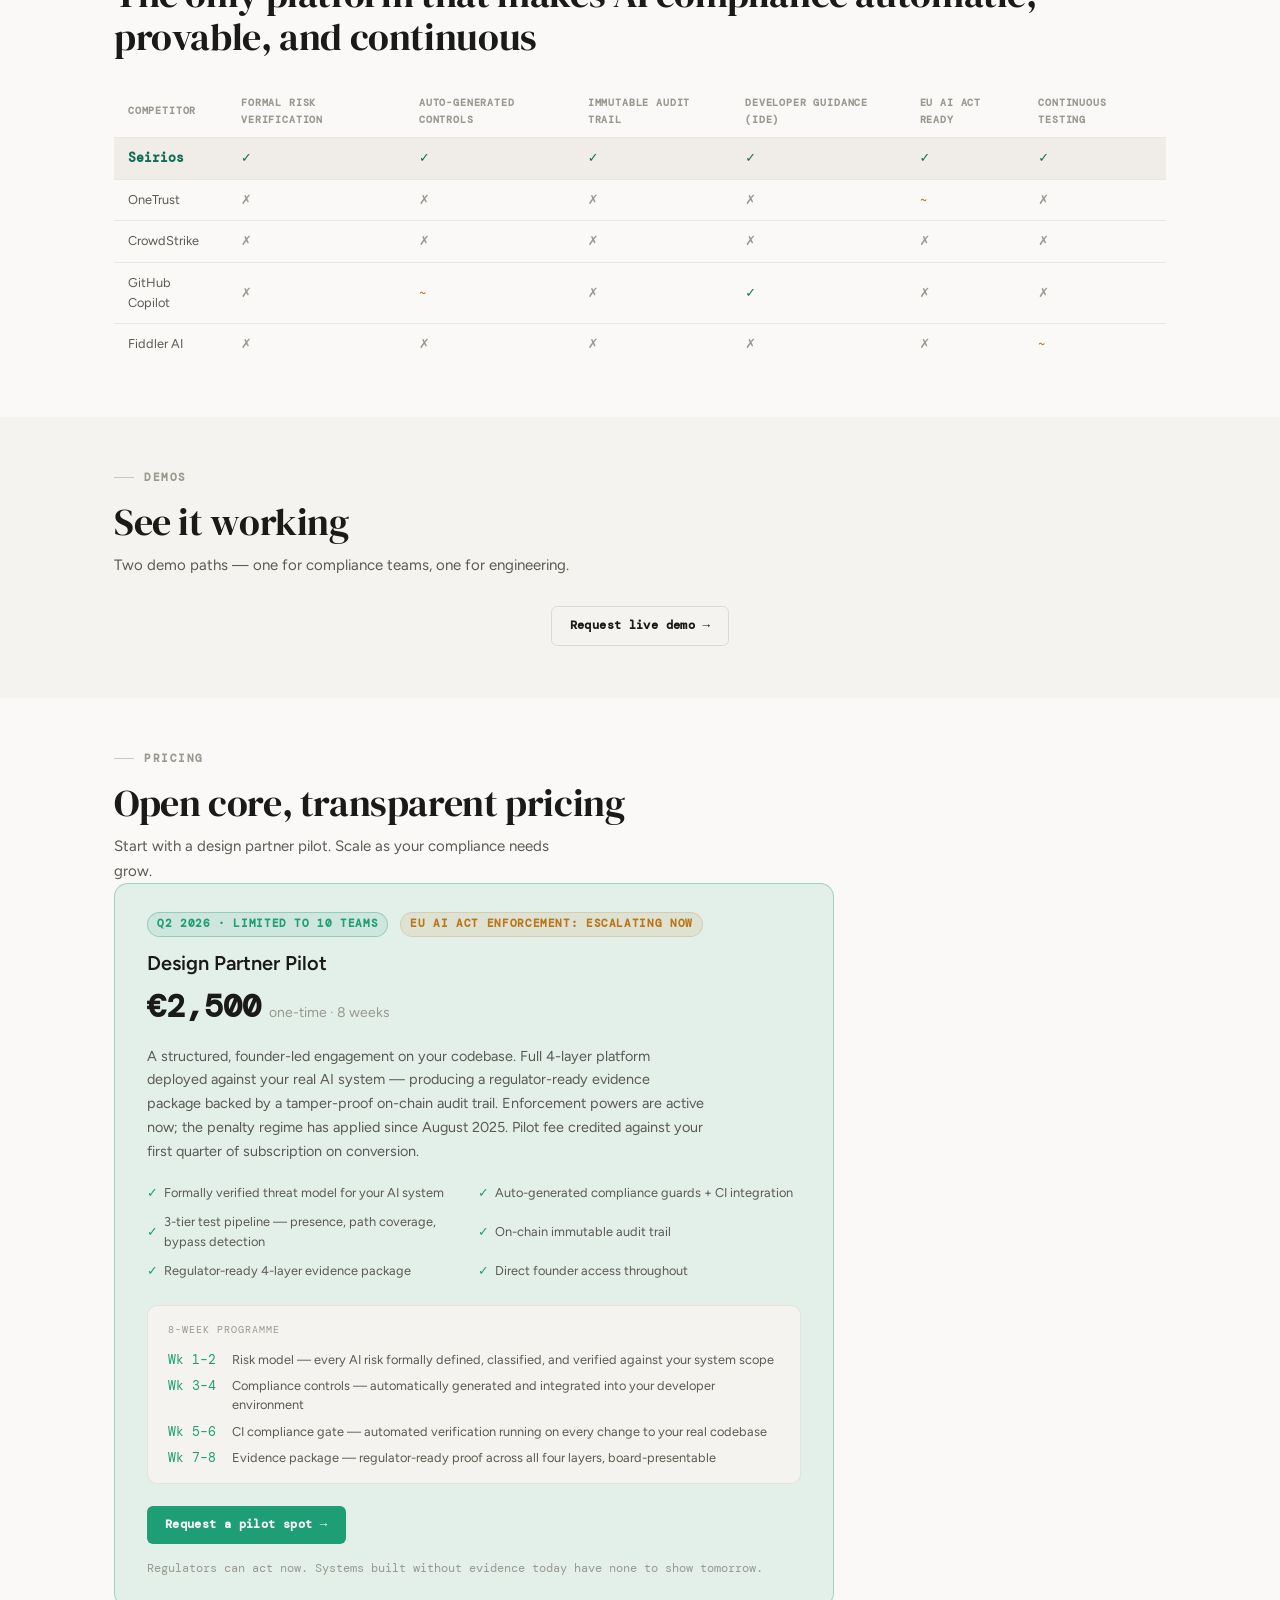
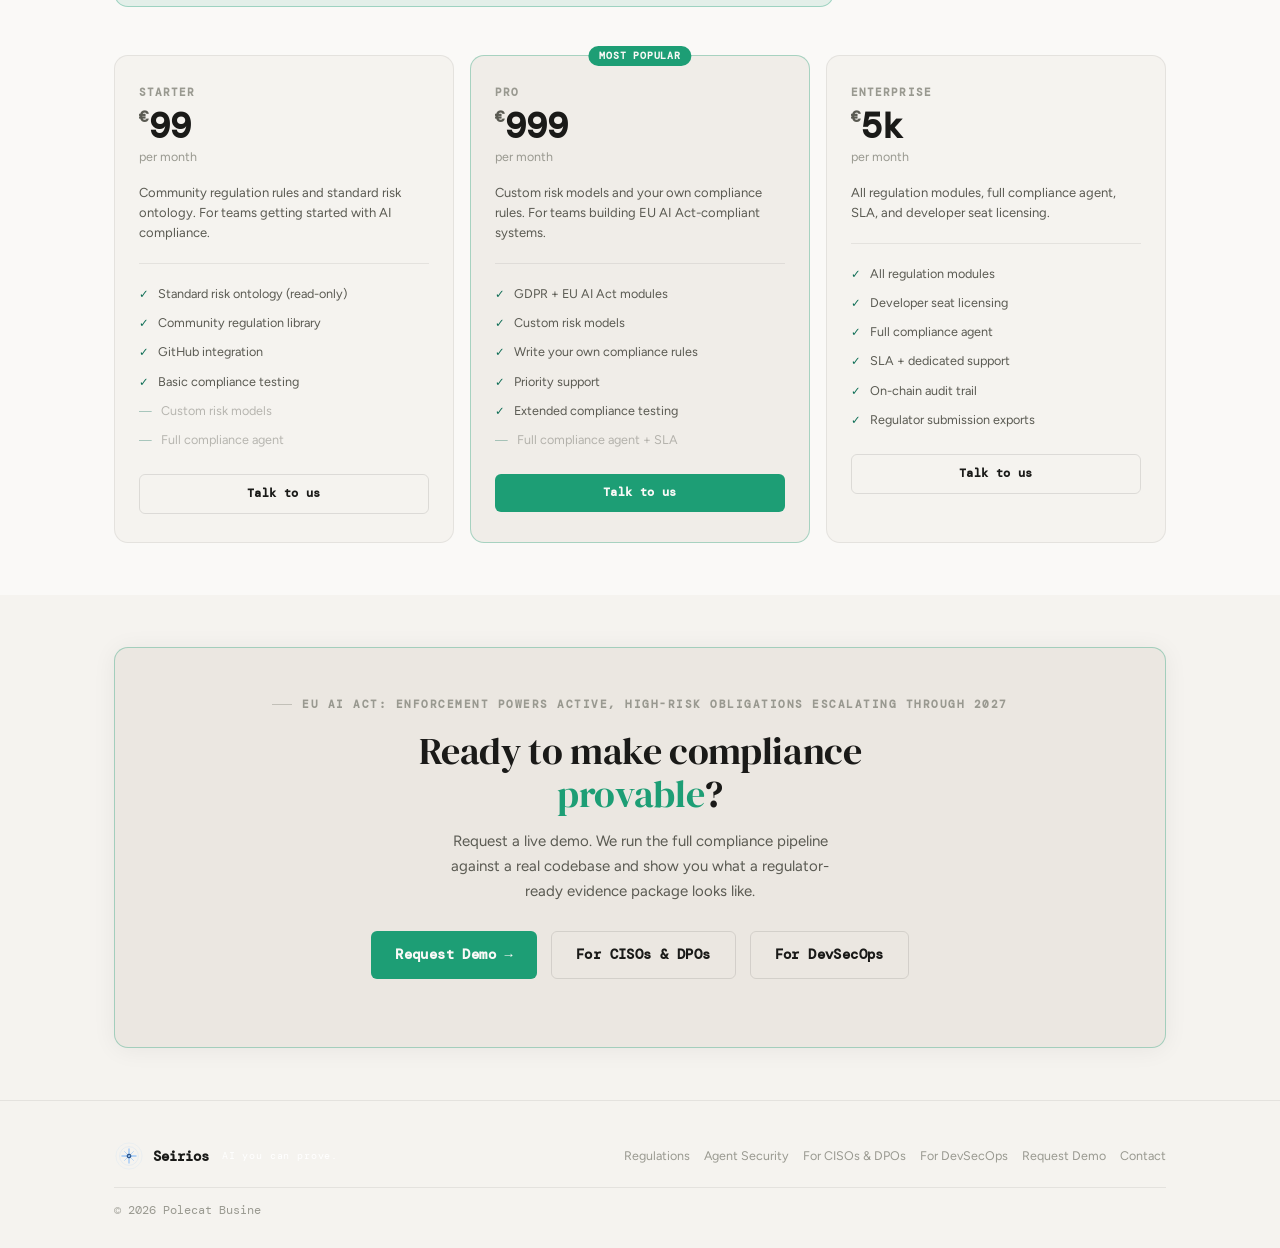
==== commit 274ffe12: "feat: updated visual and branding slogan on homepage" ====
--- a/index.html
+++ b/index.html
@@ -632,7 +632,7 @@
   <link rel="preconnect" href="https://fonts.gstatic.com" crossorigin>
   <link rel="stylesheet" href="https://fonts.googleapis.com/css2?family=DM+Serif+Display:ital@0;1&family=DM+Mono:wght@400;500;600&family=Figtree:wght@400;500;600;700&family=Space+Mono:wght@400;700&family=DM+Sans:ital,opsz,wght@0,9..40,300;0,9..40,400;0,9..40,500;0,9..40,600&display=swap">
   <meta name="viewport" content="width=device-width, initial-scale=1.0" />
-  <title>Seirios — AI you can prove.</title>
+  <title>Seirios — Build AI that can't be built wrong.</title>
   <meta name="description" content="Seirios CASE 2.0 makes AI compliance provable, automatic and continuous. From formal threat models to CI-enforced controls — a complete regulator-ready evidence chain." />
   <link rel="icon" type="image/svg+xml" href="/assets/favicon.svg" />
   <script src="js/theme.js"></script>
@@ -838,7 +838,223 @@
     @media (max-width: 600px) {
       .evidence-chain { grid-template-columns: 1fr; }
     }
-  </style>
+  
+    /* ── Pipeline hero ── */
+    .pipeline-hero {
+      padding: calc(var(--nav-h) + 56px) 0 0;
+      background: var(--bg-deep);
+      position: relative; z-index: 1;
+    }
+    .pipeline-hero .headline {
+      font-family: var(--font-display);
+      font-size: clamp(2rem, 4.2vw, 3rem);
+      font-weight: 400;
+      color: var(--text-primary);
+      text-align: center;
+      line-height: 1.1;
+      margin-bottom: 10px;
+    }
+    .pipeline-hero .subhead {
+      font-family: var(--font-body);
+      font-size: 0.9875rem;
+      color: var(--text-secondary);
+      text-align: center;
+      max-width: 520px;
+      margin: 0 auto 44px;
+      line-height: 1.65;
+    }
+    /* Pipeline row */
+    .ph-pipeline {
+      display: flex;
+      align-items: center;
+      gap: 0;
+      width: 100%;
+      max-width: 920px;
+      margin: 0 auto;
+    }
+    .ph-stage { flex: 1; display: flex; flex-direction: column; align-items: center; }
+    .ph-box {
+      width: 100%; max-width: 148px;
+      background: var(--bg-surface);
+      border: 0.5px solid var(--border-dim);
+      border-radius: var(--radius-lg);
+      padding: 16px 12px 14px;
+      display: flex; flex-direction: column; align-items: center; gap: 7px;
+      transition: border-color var(--transition), box-shadow var(--transition);
+      cursor: default; position: relative;
+    }
+    .ph-box:hover { border-color: var(--border-accent); box-shadow: var(--shadow-glow); }
+    .ph-icon {
+      width: 34px; height: 34px; border-radius: 7px;
+      display: flex; align-items: center; justify-content: center;
+    }
+    .ph-step  { font-family: var(--font-mono); font-size: 0.57rem; font-weight: 600; letter-spacing: 0.12em; text-transform: uppercase; color: var(--text-muted); }
+    .ph-title { font-family: var(--font-body); font-size: 0.72rem; font-weight: 600; color: var(--text-primary); text-align: center; line-height: 1.3; }
+    .ph-actor { font-family: var(--font-mono); font-size: 0.6rem; color: var(--text-muted); letter-spacing: 0.05em; text-transform: uppercase; }
+    .ph-out   { font-size: 0.61rem; text-align: center; line-height: 1.4; }
+    /* Connector */
+    .ph-conn {
+      flex: 0 0 28px;
+      position: relative; margin-top: -18px;
+    }
+    .ph-conn-line {
+      width: 100%; height: 1px;
+      background: var(--border-dim);
+      position: relative; overflow: hidden;
+    }
+    .ph-particle {
+      position: absolute; top: 0; width: 12px; height: 1px;
+      border-radius: 1px;
+      opacity: 0; animation: phFlow 2.4s linear infinite;
+    }
+    .ph-particle:nth-child(2) { animation-delay: 0.8s; }
+    .ph-particle:nth-child(3) { animation-delay: 1.6s; }
+    @keyframes phFlow {
+      0%   { left: -12px; opacity: 0; }
+      10%  { opacity: 0.8; }
+      90%  { opacity: 0.8; }
+      100% { left: calc(100% + 12px); opacity: 0; }
+    }
+    .ph-conn-arrow {
+      position: absolute; right: -1px; top: 50%; transform: translateY(-50%);
+      width: 0; height: 0;
+      border-left: 5px solid var(--border-dim);
+      border-top: 4px solid transparent;
+      border-bottom: 4px solid transparent;
+    }
+    /* Stage accent colours */
+    .ph-s1 .ph-icon { background: rgba(100,112,204,0.10); }
+    .ph-s2 .ph-icon { background: var(--cyan-dim); }
+    .ph-s3 .ph-icon { background: var(--amber-dim); }
+    .ph-s4 .ph-icon { background: var(--green-dim); }
+    .ph-s5 .ph-icon { background: rgba(62,207,142,0.08); }
+    .ph-s1 .ph-out { color: #6470cc; }
+    [data-theme="dark"] .ph-s1 .ph-out { color: #8a90ff; }
+    .ph-s2 .ph-out { color: var(--text-cyan); }
+    .ph-s3 .ph-out { color: var(--amber); }
+    .ph-s4 .ph-out { color: var(--text-green); }
+    .ph-s5 .ph-out { color: var(--text-green); }
+    /* Before / After cards */
+    .ph-ba {
+      margin-top: 32px;
+      display: grid; grid-template-columns: 1fr 1fr; gap: 16px;
+      width: 100%; max-width: 920px; margin-left: auto; margin-right: auto;
+      margin-top: 32px;
+    }
+    .ph-card {
+      background: var(--bg-card);
+      border: 0.5px solid var(--border-dim);
+      border-radius: var(--radius-lg); overflow: hidden;
+    }
+    .ph-card-bar {
+      display: flex; align-items: center; gap: 6px;
+      padding: 8px 14px;
+      border-bottom: 0.5px solid var(--border-dim);
+    }
+    .ph-card-dot { width: 8px; height: 8px; border-radius: 50%; }
+    .ph-card-title { font-family: var(--font-mono); font-size: 0.63rem; letter-spacing: 0.06em; }
+    .ph-card-body { padding: 16px 18px; }
+    .ph-check {
+      display: flex; align-items: flex-start; gap: 10px;
+      margin-bottom: 9px; font-family: var(--font-body); font-size: 0.78rem;
+      color: var(--text-secondary); line-height: 1.5;
+    }
+    .ph-check:last-child { margin-bottom: 0; }
+    .ph-check strong { color: var(--text-primary); font-weight: 600; }
+    .ph-xi    { color: var(--red);   flex-shrink: 0; font-style: normal; margin-top: 1px; }
+    .ph-tick  { color: var(--green); flex-shrink: 0; font-style: normal; margin-top: 1px; }
+    /* Evidence mini table inside pass card */
+    .ph-ev {
+      margin-top: 12px; padding: 10px 12px;
+      background: var(--bg-surface);
+      border: 0.5px solid var(--border-accent);
+      border-radius: var(--radius-md);
+    }
+    .ph-ev-label {
+      font-family: var(--font-mono); font-size: 0.59rem;
+      letter-spacing: 0.12em; text-transform: uppercase;
+      color: var(--cyan); margin-bottom: 8px;
+    }
+    :root .ph-ev-label { color: var(--text-green); }
+    .ph-ev-row {
+      display: flex; justify-content: space-between;
+      padding: 4px 0; border-bottom: 0.5px solid var(--border-dim);
+      font-size: 0.68rem;
+    }
+    .ph-ev-row:last-child { border-bottom: none; }
+    .ph-ev-k { color: var(--text-muted); font-family: var(--font-body); }
+    .ph-ev-v { font-family: var(--font-mono); }
+    .ph-ev-pass { color: var(--green); }
+    .ph-ev-hash { color: var(--cyan); font-size: 0.61rem; }
+    :root .ph-ev-hash { color: #1D9E75; }
+    .ph-ev-reg  { color: var(--amber); }
+    /* Build fail pulse */
+    .ph-fail-box {
+      margin-top: 10px; padding: 8px 10px;
+      background: var(--red-dim); border-left: 2px solid var(--red);
+      border-radius: 0 var(--radius-sm) var(--radius-sm) 0;
+    }
+    .ph-build-fail {
+      font-family: var(--font-mono); font-size: 0.72rem; font-weight: 700;
+      color: var(--red); letter-spacing: 0.05em;
+      animation: phFailPulse 2s ease-in-out infinite;
+    }
+    @keyframes phFailPulse { 0%,100%{opacity:1} 50%{opacity:0.55} }
+    .ph-live-dot {
+      display: inline-block; width: 7px; height: 7px;
+      border-radius: 50%; background: var(--green);
+      margin-right: 6px;
+      animation: phLivePulse 1.8s ease-in-out infinite;
+    }
+    @keyframes phLivePulse { 0%,100%{opacity:1;transform:scale(1)} 50%{opacity:0.5;transform:scale(0.8)} }
+    /* Updated stats row */
+    .ph-stats {
+      display: flex; gap: 0;
+      background: var(--border-dim);
+      border: 0.5px solid var(--border-dim);
+      border-radius: var(--radius-lg); overflow: hidden;
+      margin-top: 32px;
+      width: 100%; max-width: 920px;
+      margin-left: auto; margin-right: auto;
+    }
+    .ph-stat {
+      flex: 1; background: var(--bg-surface);
+      padding: 20px 16px; text-align: center;
+    }
+    .ph-stat + .ph-stat { margin-left: 1px; }
+    .ph-stat-val {
+      font-family: var(--font-mono); font-size: 1.5rem; font-weight: 600;
+      color: var(--text-primary); line-height: 1; margin-bottom: 5px;
+    }
+    :root .ph-stat-val { color: var(--text-primary); }
+    [data-theme="dark"] .ph-stat-val { color: var(--cyan); }
+    .ph-stat-lbl { font-size: 0.68rem; color: var(--text-muted); text-transform: uppercase; letter-spacing: 0.08em; line-height: 1.4; }
+    /* Eyebrow */
+    .ph-eyebrow {
+      font-family: var(--font-mono); font-size: 0.65rem; font-weight: 600;
+      letter-spacing: 0.16em; text-transform: uppercase; color: var(--text-cyan);
+      text-align: center; margin-bottom: 16px;
+    }
+    :root .ph-eyebrow { color: var(--green); }
+    /* Pipeline hero responsive */
+    .ph-pipeline-wrap {
+      max-width: 920px; margin: 0 auto; padding: 0;
+    }
+    .ph-hero-inner {
+      padding: 0 0 40px;
+      background: var(--bg-deep);
+    }
+    @media (max-width: 860px) {
+      .ph-pipeline { flex-direction: column; gap: 6px; }
+      .ph-conn { transform: rotate(90deg); flex: 0 0 24px; margin: 0; }
+      .ph-box  { max-width: 100%; flex-direction: row; padding: 12px 16px; gap: 12px; }
+      .ph-ba   { grid-template-columns: 1fr; }
+    }
+    @media (max-width: 600px) {
+      .ph-stats { flex-wrap: wrap; }
+      .ph-stat  { flex: 1 1 calc(50% - 1px); }
+    }
+</style>
   <!-- build: 2026-03-22 22:02:23 -->
 </head>
 <body>
@@ -913,86 +1129,221 @@
   </div>
 
   <!-- ── Hero ── -->
-  <section class="hero">
+  <section class="pipeline-hero">
     <div class="container">
-      <div class="hero-grid">
-
-        <div>
-          <div class="urgency-pill">
-            <span class="urgency-dot"></span>EU AI Act enforcement: live now &amp; escalating through 2027
-          </div>
-          <p style="font-family:var(--font-mono);font-size:0.72rem;font-weight:600;letter-spacing:0.18em;text-transform:uppercase;color:#ffffff;margin-bottom:14px;">Seirios. AI you can prove.</p>
-          <h1 class="display-xl">
-            Your AI is compliant.<br/><em>Prove it.</em>
-          </h1>
-          <p class="hero-sub">
-            Seirios CASE 2.0 is the compliance infrastructure layer for AI. From formally-verified risk models to CI-enforced controls — every claim is mathematically proven, every check is automated, every audit trail is permanent.
-          </p>
-          <div class="hero-actions">
-            <a href="#request-demo" class="btn btn-primary btn-lg">Request Live Demo →</a>
-            <a href="for-ciso.html" class="btn btn-outline btn-lg">For CISOs &amp; DPOs</a>
-          </div>
-
-        </div>
-
-        <!-- Terminal — outcome language, no implementation detail -->
-        <div class="hero-terminal" style="animation: fadeInUp 0.7s ease 0.15s both;">
-          <div class="terminal">
-            <div class="terminal-bar">
-              <div class="terminal-dot dot-red"></div>
-              <div class="terminal-dot dot-yellow"></div>
-              <div class="terminal-dot dot-green"></div>
-              <span class="terminal-title">seirios · compliance-agent · ai-lending-service</span>
+      <div class="ph-hero-inner">
+
+        <div class="ph-eyebrow">Seirios CASE 2.0</div>
+
+        <h1 class="headline">Build AI that can't<br/>be built wrong.</h1>
+
+        <p class="subhead">
+          A model-driven development platform for regulated AI —
+          compliance requirements defined once, controls generated automatically,
+          enforced at build time, and proved on every release.
+        </p>
+
+        <!-- Pipeline -->
+        <div class="ph-pipeline">
+
+          <div class="ph-stage ph-s1">
+            <div class="ph-box">
+              <div class="ph-icon">
+                <svg width="20" height="20" viewBox="0 0 20 20" fill="none" aria-hidden="true">
+                  <path d="M10 2L12.5 7.5H18L13.5 11L15.5 17L10 13.5L4.5 17L6.5 11L2 7.5H7.5L10 2Z" stroke="#6470cc" stroke-width="1.2" fill="rgba(100,112,204,0.15)" stroke-linejoin="round"/>
+                </svg>
+              </div>
+              <div class="ph-step">Step 1</div>
+              <div class="ph-title">Define risks</div>
+              <div class="ph-actor">DPO / Architect</div>
+              <div class="ph-out">Mathematically verified</div>
             </div>
-            <div class="terminal-body">
-              <div class="t-dim">Running compliance verification pipeline...</div>
-              <br/>
-              <div class="t-cmd">Step 1 — Formal risk model verification</div>
-              <div style="padding-left:14px; margin:2px 0;"><span class="t-pass">✓</span> <span class="t-dim">Risk definitions complete and consistent</span></div>
-              <div style="padding-left:14px; margin:2px 0;"><span class="t-pass">✓</span> <span class="t-dim">All HIGH-risk items have documented mitigations</span></div>
-              <div style="padding-left:14px; margin:2px 0;"><span class="t-info">Design-time proof generated · PASS</span></div>
-              <br/>
-              <div class="t-cmd">Step 2 — Code controls verification</div>
-              <div style="padding-left:14px; margin:2px 0;"><span class="t-pass">✓</span> <span class="t-dim">Auto-generated controls present in codebase</span></div>
-              <div style="padding-left:14px; margin:2px 0;"><span class="t-pass">✓</span> <span class="t-dim">Build rejects non-compliant deployments</span></div>
-              <div style="padding-left:14px; margin:2px 0;"><span class="t-info">Implementation proof generated · PASS</span></div>
-              <br/>
-              <div class="t-cmd">Step 3 — Developer guidance check</div>
-              <div style="padding-left:14px; margin:2px 0;"><span class="t-pass">✓</span> <span class="t-dim">IDE agent active — all developers guided</span></div>
-              <div style="padding-left:14px; margin:2px 0;"><span class="t-info">Developer proof generated · PASS</span></div>
-              <br/>
-              <div class="t-cmd">Step 4 — Continuous compliance testing</div>
-              <div style="padding-left:14px; margin:2px 0;"><span class="t-warn">⚠ Compliance gap detected on code path</span></div>
-              <div style="padding-left:14px; margin:2px 0;"><span class="t-fail">✗ Release blocked — HIGH-RISK rule not covered</span></div>
-              <br/>
-              <div style="background:rgba(192,57,43,0.07); border:0.5px solid rgba(192,57,43,0.18); border-radius:4px; padding:9px 13px;">
-                <span class="t-fail" style="font-weight:700;">✗ BUILD FAILED — merge blocked</span><br/>
-                <span class="t-dim" style="font-size:0.73rem;">Compliance report generated · On-chain audit log updated</span>
+          </div>
+
+          <div class="ph-conn">
+            <div class="ph-conn-line">
+              <div class="ph-particle" style="background:var(--cyan);"></div>
+              <div class="ph-particle" style="background:var(--cyan);"></div>
+              <div class="ph-particle" style="background:var(--cyan);"></div>
+            </div>
+            <div class="ph-conn-arrow"></div>
+          </div>
+
+          <div class="ph-stage ph-s2">
+            <div class="ph-box">
+              <div class="ph-icon">
+                <svg width="20" height="20" viewBox="0 0 20 20" fill="none" aria-hidden="true">
+                  <rect x="3" y="4" width="14" height="12" rx="2" stroke="currentColor" stroke-width="1.2" fill="rgba(0,168,204,0.10)" style="color:var(--cyan)"/>
+                  <path d="M7 9L9 11L13 7" stroke="currentColor" stroke-width="1.2" stroke-linecap="round" stroke-linejoin="round" style="color:var(--cyan)"/>
+                </svg>
+              </div>
+              <div class="ph-step">Step 2</div>
+              <div class="ph-title">Generate controls</div>
+              <div class="ph-actor">Automated</div>
+              <div class="ph-out">Zero hand-written compliance code</div>
+            </div>
+          </div>
+
+          <div class="ph-conn">
+            <div class="ph-conn-line">
+              <div class="ph-particle" style="background:var(--cyan); animation-delay:0.3s"></div>
+              <div class="ph-particle" style="background:var(--cyan); animation-delay:1.1s"></div>
+              <div class="ph-particle" style="background:var(--cyan); animation-delay:1.9s"></div>
+            </div>
+            <div class="ph-conn-arrow"></div>
+          </div>
+
+          <div class="ph-stage ph-s3">
+            <div class="ph-box">
+              <div class="ph-icon">
+                <svg width="20" height="20" viewBox="0 0 20 20" fill="none" aria-hidden="true">
+                  <rect x="4" y="3" width="12" height="14" rx="2" stroke="currentColor" stroke-width="1.2" fill="rgba(186,117,23,0.10)" style="color:var(--amber)"/>
+                  <path d="M7 8h6M7 11h4" stroke="currentColor" stroke-width="1.2" stroke-linecap="round" style="color:var(--amber)"/>
+                </svg>
+              </div>
+              <div class="ph-step">Step 3</div>
+              <div class="ph-title">Guide developers</div>
+              <div class="ph-actor">Developer</div>
+              <div class="ph-out">Build fails if missed</div>
+            </div>
+          </div>
+
+          <div class="ph-conn">
+            <div class="ph-conn-line">
+              <div class="ph-particle" style="background:var(--amber); animation-delay:0.6s"></div>
+              <div class="ph-particle" style="background:var(--amber); animation-delay:1.4s"></div>
+              <div class="ph-particle" style="background:var(--amber); animation-delay:2.2s"></div>
+            </div>
+            <div class="ph-conn-arrow"></div>
+          </div>
+
+          <div class="ph-stage ph-s4">
+            <div class="ph-box">
+              <div class="ph-icon">
+                <svg width="20" height="20" viewBox="0 0 20 20" fill="none" aria-hidden="true">
+                  <circle cx="10" cy="10" r="7" stroke="currentColor" stroke-width="1.2" fill="rgba(15,110,86,0.10)" style="color:var(--green)"/>
+                  <path d="M7 10l2 2 4-4" stroke="currentColor" stroke-width="1.2" stroke-linecap="round" stroke-linejoin="round" style="color:var(--green)"/>
+                </svg>
+              </div>
+              <div class="ph-step">Step 4</div>
+              <div class="ph-title">Prove it continuously</div>
+              <div class="ph-actor">Every release</div>
+              <div class="ph-out">Bypasses caught &amp; blocked</div>
+            </div>
+          </div>
+
+          <div class="ph-conn">
+            <div class="ph-conn-line">
+              <div class="ph-particle" style="background:var(--green); animation-delay:0.9s"></div>
+              <div class="ph-particle" style="background:var(--green); animation-delay:1.7s"></div>
+              <div class="ph-particle" style="background:var(--green); animation-delay:2.5s"></div>
+            </div>
+            <div class="ph-conn-arrow"></div>
+          </div>
+
+          <div class="ph-stage ph-s5">
+            <div class="ph-box">
+              <div class="ph-icon">
+                <svg width="20" height="20" viewBox="0 0 20 20" fill="none" aria-hidden="true">
+                  <path d="M10 2L17 6v6c0 3.5-3 6-7 7-4-1-7-3.5-7-7V6l7-4z" stroke="currentColor" stroke-width="1.2" fill="rgba(15,110,86,0.08)" stroke-linejoin="round" style="color:var(--green)"/>
+                  <path d="M7 10l2 2 4-4" stroke="currentColor" stroke-width="1.2" stroke-linecap="round" stroke-linejoin="round" style="color:var(--green)"/>
+                </svg>
+              </div>
+              <div class="ph-step">Output</div>
+              <div class="ph-title">Regulator-ready evidence</div>
+              <div class="ph-actor">Board / Regulator</div>
+              <div class="ph-out">Immutable audit trail</div>
+            </div>
+          </div>
+
+        </div>
+        <!-- /pipeline -->
+
+        <!-- Before / After -->
+        <div class="ph-ba">
+
+          <!-- Without Seirios -->
+          <div class="ph-card">
+            <div class="ph-card-bar" style="background:var(--red-dim);">
+              <div class="ph-card-dot" style="background:var(--red);"></div>
+              <div class="ph-card-dot" style="background:var(--red); opacity:0.4;"></div>
+              <div class="ph-card-dot" style="background:var(--red); opacity:0.2;"></div>
+              <span class="ph-card-title" style="color:var(--red); margin-left:4px;">Without Seirios</span>
+            </div>
+            <div class="ph-card-body">
+              <div class="ph-check">
+                <i class="ph-xi">✗</i>
+                <span><strong>Compliance lives in documents.</strong> Risk registers and audit reports outdated the moment they're written.</span>
+              </div>
+              <div class="ph-check">
+                <i class="ph-xi">✗</i>
+                <span><strong>Controls are hand-written.</strong> Every developer implements them differently. Some code paths skip them entirely.</span>
+              </div>
+              <div class="ph-check">
+                <i class="ph-xi">✗</i>
+                <span><strong>Non-compliance discovered after the fact.</strong> After a breach, an audit failure, or a regulator inquiry.</span>
+              </div>
+              <div class="ph-fail-box">
+                <span class="ph-build-fail">Nothing to show a regulator.</span>
               </div>
             </div>
           </div>
-          <p style="font-size:0.71rem; color:var(--text-muted); text-align:center; margin-top:10px; font-family:var(--font-mono);">
-            Live demo available · <a href="#request-demo" style="color:var(--cyan); text-decoration:none;">request access →</a>
-          </p>
+
+          <!-- With Seirios -->
+          <div class="ph-card" style="border-color:var(--border-accent);">
+            <div class="ph-card-bar" style="background:var(--green-dim);">
+              <div class="ph-card-dot" style="background:var(--green);"></div>
+              <div class="ph-card-dot" style="background:var(--green);"></div>
+              <div class="ph-card-dot" style="background:var(--green);"></div>
+              <span class="ph-card-title" style="color:var(--green); margin-left:4px;"><span class="ph-live-dot"></span>With Seirios</span>
+            </div>
+            <div class="ph-card-body">
+              <div class="ph-check">
+                <i class="ph-tick">✓</i>
+                <span><strong>Compliance built into the code.</strong> Controls generated automatically. Zero hand-written compliance logic.</span>
+              </div>
+              <div class="ph-check">
+                <i class="ph-tick">✓</i>
+                <span><strong>Non-compliance blocked before it ships.</strong> Any release that violates a control is rejected at build time.</span>
+              </div>
+              <div class="ph-check">
+                <i class="ph-tick">✓</i>
+                <span><strong>Evidence generated on every release.</strong> Design proof, implementation proof, continuous verification proof.</span>
+              </div>
+              <div class="ph-ev">
+                <div class="ph-ev-label">Evidence package · AcmeBank AI Lending</div>
+                <div class="ph-ev-row"><span class="ph-ev-k">Risk model verified</span><span class="ph-ev-v ph-ev-pass">Complete ✓</span></div>
+                <div class="ph-ev-row"><span class="ph-ev-k">Controls enforced</span><span class="ph-ev-v ph-ev-pass">All checks pass ✓</span></div>
+                <div class="ph-ev-row"><span class="ph-ev-k">Bypasses detected</span><span class="ph-ev-v ph-ev-pass">None found ✓</span></div>
+                <div class="ph-ev-row"><span class="ph-ev-k">Audit trail</span><span class="ph-ev-v ph-ev-hash">Immutable · on-chain</span></div>
+                <div class="ph-ev-row"><span class="ph-ev-k">Regulation</span><span class="ph-ev-v ph-ev-reg">EU AI Act · GDPR</span></div>
+              </div>
+            </div>
+          </div>
+
+        </div>
+        <!-- /before-after -->
+
+        <!-- Stats -->
+        <div class="ph-stats">
+          <div class="ph-stat"><div class="ph-stat-val">€35M</div><div class="ph-stat-lbl">Max EU AI Act fine</div></div>
+          <div class="ph-stat"><div class="ph-stat-val">80%</div><div class="ph-stat-lbl">AI models non-compliant</div></div>
+          <div class="ph-stat"><div class="ph-stat-val">Aug 2026</div><div class="ph-stat-lbl">HIGH-risk enforcement deadline</div></div>
+          <div class="ph-stat"><div class="ph-stat-val">Zero</div><div class="ph-stat-lbl">Competitors with our approach</div></div>
+        </div>
+
+        <!-- CTA row -->
+        <div style="display:flex; gap:12px; justify-content:center; flex-wrap:wrap; padding:32px 0 0;">
+          <a href="#request-demo" class="btn btn-primary btn-lg">Request Live Demo →</a>
+          <a href="pages/ai-agent-security.html" class="btn btn-outline btn-lg">AI Agent Security</a>
+          <a href="for-ciso.html" class="btn btn-ghost btn-lg">For CISOs &amp; DPOs</a>
         </div>
 
       </div>
     </div>
   </section>
 
-  <!-- ── Stats ── -->
-  <section class="section-sm" style="padding-top:32px; position:relative; z-index:1;">
-    <div class="container">
-      <div class="stat-grid">
-        <div class="stat-item"><div class="stat-value">Now</div><div class="stat-label">Enforcement powers active</div></div>
-        <div class="stat-item"><div class="stat-value">€35M</div><div class="stat-label">Max fine per violation</div></div>
-        <div class="stat-item"><div class="stat-value">4</div><div class="stat-label">Regulation profiles supported</div></div>
-        <div class="stat-item"><div class="stat-value">Zero</div><div class="stat-label">Competitors with our approach</div></div>
-      </div>
-    </div>
-  </section>
-
-  <!-- ── What it is ── -->
+<!-- ── What it is ── -->
   <section class="section" id="platform" style="background: var(--bg-deep);">
     <div class="container">
       <div class="section-label">What is it — in plain language</div>
